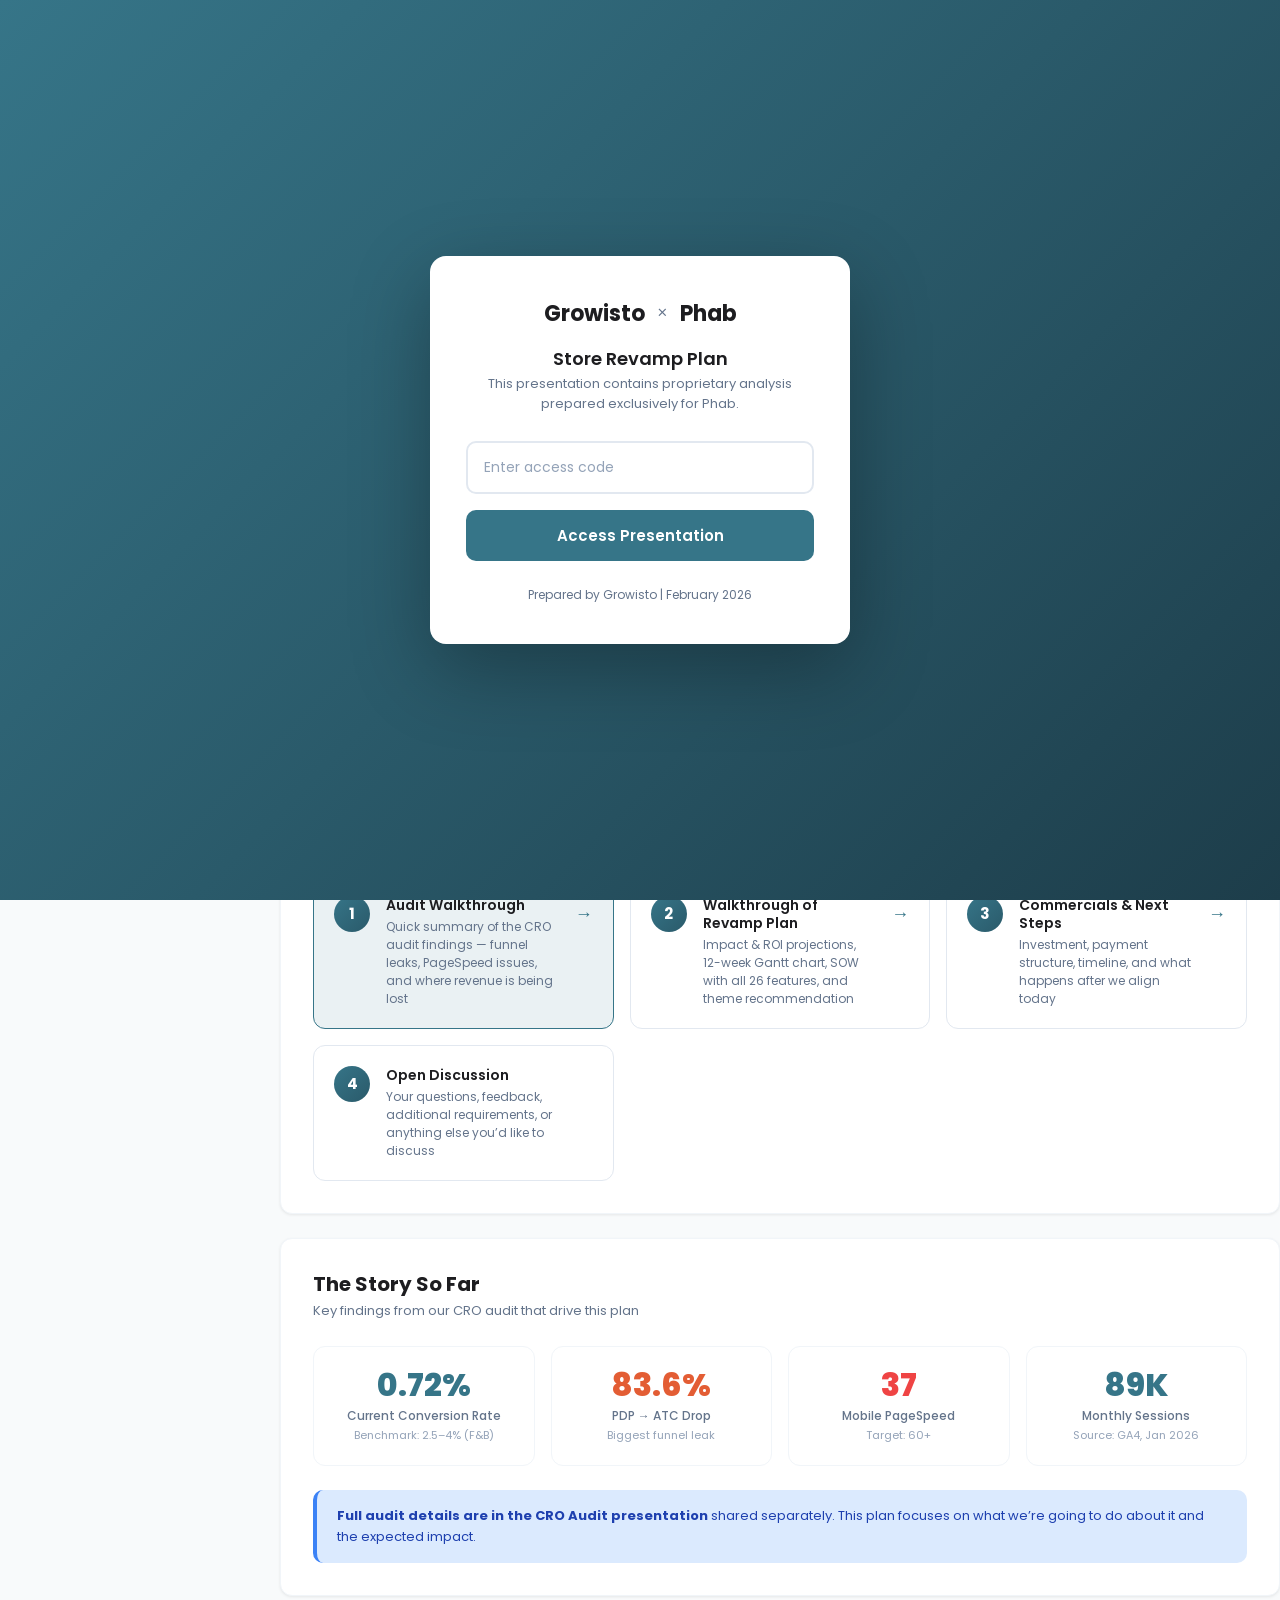
==== index.html @ bc69fc77 "Add CRO Audit tab, rebuild Impact & ROI, enhance Commercials - Add CRO Audit tab with embedded Googl" ====
<!DOCTYPE html>
<html lang="en">
<head>
  <meta charset="UTF-8">
  <meta name="viewport" content="width=device-width, initial-scale=1.0">
  <title>Phab — Store Revamp Plan | Growisto</title>
  <link href="https://fonts.googleapis.com/css2?family=Poppins:wght@300;400;500;600;700;800&display=swap" rel="stylesheet">
  <link rel="stylesheet" href="styles.css">
</head>
<body>

  <!-- ============================================================
       PASSWORD OVERLAY
       ============================================================ -->
  <div class="password-overlay" id="passwordOverlay">
    <div class="password-card">
      <div class="password-logos">
        <span class="password-brand">Growisto</span>
        <span class="password-divider">&times;</span>
        <span class="password-brand">Phab</span>
      </div>
      <h2 class="password-subtitle">Store Revamp Plan</h2>
      <p class="password-desc">This presentation contains proprietary analysis prepared exclusively for Phab.</p>
      <form id="passwordForm">
        <div class="password-input-group">
          <input type="password" id="passwordInput" class="password-input" placeholder="Enter access code" autocomplete="off">
        </div>
        <button type="submit" class="password-submit">Access Presentation</button>
        <p class="password-error" id="errorMsg">Incorrect access code. Please try again.</p>
      </form>
      <p class="text-muted text-small mt-24">Prepared by Growisto | February 2026</p>
    </div>
  </div>

  <!-- ============================================================
       MOBILE HEADER
       ============================================================ -->
  <div class="mobile-header" id="mobileHeader">
    <div class="hamburger" id="hamburger" onclick="toggleSidebar()">
      <span></span><span></span><span></span>
    </div>
    <span class="mobile-title">Phab &mdash; Revamp Plan</span>
  </div>
  <div class="sidebar-overlay" id="sidebarOverlay" onclick="toggleSidebar()"></div>

  <!-- ============================================================
       SIDEBAR NAVIGATION
       ============================================================ -->
  <nav class="sidebar" id="sidebar">
    <div class="sidebar-header">
      <div class="sidebar-brand">
        <span class="sidebar-growisto">Growisto</span>
        <span class="sidebar-divider">&times;</span>
        <span class="sidebar-client-name">Phab</span>
      </div>
      <div class="sidebar-project">Store Revamp Plan &amp; Proposal</div>
    </div>
    <div class="sidebar-nav">

      <!-- 1. Agenda -->
      <div class="nav-item active" data-tab="agenda">
        <div class="nav-item-header" onclick="switchTab('agenda')">
          <span class="nav-icon">&#128203;</span>
          <span class="nav-label">Agenda</span>
        </div>
      </div>

      <!-- 2. CRO Audit -->
      <div class="nav-item" data-tab="audit">
        <div class="nav-item-header" onclick="switchTab('audit')">
          <span class="nav-icon">&#128270;</span>
          <span class="nav-label">CRO Audit</span>
        </div>
      </div>

      <!-- 3. Impact & ROI -->
      <div class="nav-item" data-tab="impact">
        <div class="nav-item-header" onclick="switchTab('impact')">
          <span class="nav-icon">&#128200;</span>
          <span class="nav-label">Impact &amp; ROI</span>
        </div>
      </div>

      <!-- 3. Plan of Action (expandable) -->
      <div class="nav-item" data-tab="plan">
        <div class="nav-item-header" onclick="switchTab('plan')">
          <span class="nav-icon">&#128197;</span>
          <span class="nav-label">Plan of Action</span>
          <span class="nav-chevron" onclick="event.stopPropagation();toggleNavSubmenu(this.closest('.nav-item'))">&#9654;</span>
        </div>
        <div class="nav-submenu">
          <div class="nav-sub-item" onclick="scrollToSection('plan','gantt-section')">
            <span class="nav-sub-icon">&#128202;</span>
            <span>12-Week Gantt Chart</span>
          </div>
          <div class="nav-sub-item" onclick="scrollToSection('plan','milestones')">
            <span class="nav-sub-icon">&#127937;</span>
            <span>Key Milestones</span>
          </div>
        </div>
      </div>

      <!-- 4. SOW / Features (expandable) -->
      <div class="nav-item" data-tab="sow">
        <div class="nav-item-header" onclick="switchTab('sow')">
          <span class="nav-icon">&#9889;</span>
          <span class="nav-label">SOW &amp; Features</span>
          <span class="nav-chevron" onclick="event.stopPropagation();toggleNavSubmenu(this.closest('.nav-item'))">&#9654;</span>
        </div>
        <div class="nav-submenu">
          <div class="nav-sub-item" onclick="scrollToSection('sow','theme-handles')">
            <span class="nav-sub-icon">&#9989;</span>
            <span>Theme Handles (17)</span>
          </div>
          <div class="nav-sub-item" onclick="scrollToSection('sow','custom-dev')">
            <span class="nav-sub-icon">&#9881;</span>
            <span>Custom Dev (9)</span>
          </div>
        </div>
      </div>

      <!-- 5. Theme Evaluation -->
      <div class="nav-item" data-tab="themes">
        <div class="nav-item-header" onclick="switchTab('themes')">
          <span class="nav-icon">&#127912;</span>
          <span class="nav-label">Theme Evaluation</span>
        </div>
      </div>

      <!-- 6. Wireframes -->
      <div class="nav-item" data-tab="mockups">
        <div class="nav-item-header" onclick="switchTab('mockups')">
          <span class="nav-icon">&#128421;</span>
          <span class="nav-label">Wireframes</span>
        </div>
      </div>

      <!-- 7. Commercials & Next Steps -->
      <div class="nav-item" data-tab="commercials">
        <div class="nav-item-header" onclick="switchTab('commercials')">
          <span class="nav-icon">&#128176;</span>
          <span class="nav-label">Commercials &amp; Next Steps</span>
        </div>
      </div>

    </div>
    <div class="sidebar-footer">
      <p>Prepared by <strong>Growisto</strong></p>
      <p class="text-small text-muted">February 2026</p>
    </div>
  </nav>

  <!-- ============================================================
       MAIN CONTENT
       ============================================================ -->
  <main class="main-content" id="mainContent">

    <!-- ============================================================
         TAB 1: AGENDA
         ============================================================ -->
    <section class="tab-content active" id="tab-agenda">

      <!-- Hero -->
      <div class="agenda-hero">
        <div class="agenda-hero-content">
          <p class="agenda-hero-eyebrow">Growisto &times; Phab</p>
          <h1>Website Conversion Growth Strategy</h1>
          <p class="agenda-hero-sub">A data-driven plan to unlock higher conversions and grow revenue from your existing 89K monthly sessions.</p>
        </div>
      </div>

      <!-- Journey Track -->
      <div class="section-card">
        <h2 class="section-title">Our Engagement Journey</h2>
        <p class="section-subtitle">Where we are and what&rsquo;s coming next</p>
        <div class="journey-track">
          <div class="journey-step completed">
            <div class="journey-node"><span class="journey-check">&#10003;</span></div>
            <div class="journey-label">Discovery</div>
            <div class="journey-detail">Initial call &amp; requirements gathering</div>
          </div>
          <div class="journey-connector done"></div>
          <div class="journey-step completed">
            <div class="journey-node"><span class="journey-check">&#10003;</span></div>
            <div class="journey-label">CRO Audit</div>
            <div class="journey-detail">GA4 funnel analysis, UX review, PageSpeed audit</div>
          </div>
          <div class="journey-connector done"></div>
          <div class="journey-step completed">
            <div class="journey-node"><span class="journey-check">&#10003;</span></div>
            <div class="journey-label">Theme &amp; Feature Planning</div>
            <div class="journey-detail">Theme evaluation, feature recommendations</div>
          </div>
          <div class="journey-connector active"></div>
          <div class="journey-step current">
            <div class="journey-node"><span class="journey-num">4</span></div>
            <div class="journey-label">Plan Walkthrough</div>
            <div class="journey-detail">Review plan, align on scope &amp; priorities</div>
            <span class="journey-badge">You are here</span>
          </div>
          <div class="journey-connector upcoming"></div>
          <div class="journey-step upcoming-step">
            <div class="journey-node"><span class="journey-num">5</span></div>
            <div class="journey-label">UI Mockup &amp; Finalization</div>
            <div class="journey-detail">Visual mockups in chosen theme</div>
          </div>
          <div class="journey-connector upcoming"></div>
          <div class="journey-step upcoming-step">
            <div class="journey-node"><span class="journey-num">6</span></div>
            <div class="journey-label">Agreement &amp; Implementation</div>
            <div class="journey-detail">Scope lock, development, launch</div>
          </div>
        </div>
        <div class="callout success mt-16">
          <strong>Steps 1&ndash;3 complete.</strong> The CRO audit, theme evaluation, and feature planning are done. Today&rsquo;s call is Step 4 &mdash; we walk through the revamp plan together and align on scope.
        </div>
      </div>

      <!-- Call Flow -->
      <div class="section-card">
        <h2 class="section-title">Today&rsquo;s Call Agenda</h2>
        <p class="section-subtitle">What we&rsquo;ll cover on this call</p>
        <div class="toc-grid">
          <div class="toc-card highlight" onclick="switchTab('impact')">
            <div class="toc-number">1</div>
            <div class="toc-body">
              <h3>Audit Walkthrough</h3>
              <p>Quick summary of the CRO audit findings &mdash; funnel leaks, PageSpeed issues, and where revenue is being lost</p>
            </div>
            <span class="toc-arrow">&#8594;</span>
          </div>
          <div class="toc-card" onclick="switchTab('plan')">
            <div class="toc-number">2</div>
            <div class="toc-body">
              <h3>Walkthrough of Revamp Plan</h3>
              <p>Impact &amp; ROI projections, 12-week Gantt chart, SOW with all 26 features, and theme recommendation</p>
            </div>
            <span class="toc-arrow">&#8594;</span>
          </div>
          <div class="toc-card" onclick="switchTab('commercials')">
            <div class="toc-number">3</div>
            <div class="toc-body">
              <h3>Commercials &amp; Next Steps</h3>
              <p>Investment, payment structure, timeline, and what happens after we align today</p>
            </div>
            <span class="toc-arrow">&#8594;</span>
          </div>
          <div class="toc-card">
            <div class="toc-number">4</div>
            <div class="toc-body">
              <h3>Open Discussion</h3>
              <p>Your questions, feedback, additional requirements, or anything else you&rsquo;d like to discuss</p>
            </div>
            <span class="toc-arrow">&nbsp;</span>
          </div>
        </div>
      </div>

      <!-- Story So Far -->
      <div class="section-card">
        <h2 class="section-title">The Story So Far</h2>
        <p class="section-subtitle">Key findings from our CRO audit that drive this plan</p>
        <div class="metric-grid">
          <div class="metric-card">
            <div class="metric-value">0.72%</div>
            <div class="metric-label">Current Conversion Rate</div>
            <div class="metric-sub">Benchmark: 2.5&ndash;4% (F&amp;B)</div>
          </div>
          <div class="metric-card">
            <div class="metric-value tertiary">83.6%</div>
            <div class="metric-label">PDP &rarr; ATC Drop</div>
            <div class="metric-sub">Biggest funnel leak</div>
          </div>
          <div class="metric-card">
            <div class="metric-value danger">37</div>
            <div class="metric-label">Mobile PageSpeed</div>
            <div class="metric-sub">Target: 60+</div>
          </div>
          <div class="metric-card">
            <div class="metric-value">89K</div>
            <div class="metric-label">Monthly Sessions</div>
            <div class="metric-sub">Source: GA4, Jan 2026</div>
          </div>
        </div>
        <div class="callout info">
          <strong>Full audit details are in the CRO Audit presentation</strong> shared separately. This plan focuses on what we&rsquo;re going to do about it and the expected impact.
        </div>
      </div>

    </section>

    <!-- ============================================================
         TAB 2: CRO AUDIT (Google Slides Embed)
         ============================================================ -->
    <section class="tab-content" id="tab-audit">

      <div class="tab-header">
        <h1>CRO Audit</h1>
        <p>56-slide deep-dive into Phab&rsquo;s current store performance, funnel analysis, and opportunities</p>
      </div>

      <div class="tab-body">
        <div class="audit-iframe-wrap">
          <iframe src="https://docs.google.com/presentation/d/1_UfCKZuGWVfKD6nf-aOX4hJbUSDN7ghrriA1cfhANqk/embed?start=false&loop=false&delayms=60000" frameborder="0" allowfullscreen="true" mozallowfullscreen="true" webkitallowfullscreen="true"></iframe>
        </div>
        <p class="source-label mt-12" style="text-align: center;">Use arrow keys or on-screen controls to navigate slides &bull; Click fullscreen icon for best viewing experience</p>
      </div>

    </section>

    <!-- ============================================================
         TAB 3: IMPACT & ROI
         ============================================================ -->
    <section class="tab-content" id="tab-impact">

      <div class="tab-header">
        <h1>Impact &amp; ROI</h1>
        <p>What a 10% conversion improvement means for Phab&rsquo;s revenue</p>
      </div>

      <div class="tab-body">

        <!-- Conversion Projections Table -->
        <div class="section-card">
          <h2 class="section-title">Conversion Projections</h2>
          <p class="section-subtitle">10% improvement from current baseline, sustained over 12 months</p>

          <div class="data-table-wrap">
            <table class="data-table">
              <thead>
                <tr>
                  <th>KPI</th>
                  <th>Baseline (Jan &rsquo;26)</th>
                  <th>Month 3</th>
                  <th>Month 6</th>
                  <th>Month 12</th>
                </tr>
              </thead>
              <tbody>
                <tr>
                  <td><strong>Conversion Rate</strong></td>
                  <td>0.72%</td>
                  <td style="color: var(--color-success); font-weight: 600;">0.79%</td>
                  <td style="color: var(--color-success); font-weight: 600;">0.79%</td>
                  <td style="color: var(--color-success); font-weight: 600;">0.79%</td>
                </tr>
                <tr>
                  <td>CR Lift</td>
                  <td>&mdash;</td>
                  <td>+10%</td>
                  <td>+10%</td>
                  <td>+10%</td>
                </tr>
                <tr>
                  <td>Monthly Purchases</td>
                  <td>649</td>
                  <td>714</td>
                  <td>714</td>
                  <td>714</td>
                </tr>
                <tr>
                  <td><strong>Monthly Revenue</strong></td>
                  <td>&#8377;9.09L</td>
                  <td>&#8377;10.0L</td>
                  <td>&#8377;10.0L</td>
                  <td>&#8377;10.0L</td>
                </tr>
                <tr style="background: rgba(54,117,136,0.05);">
                  <td><strong>Monthly Revenue Gain</strong></td>
                  <td>&mdash;</td>
                  <td style="color: var(--color-success); font-weight: 600;">+&#8377;0.91L</td>
                  <td style="color: var(--color-success); font-weight: 600;">+&#8377;0.91L</td>
                  <td style="color: var(--color-success); font-weight: 600;">+&#8377;0.91L</td>
                </tr>
                <tr style="background: rgba(54,117,136,0.08);">
                  <td><strong>Cumulative Revenue Gain</strong></td>
                  <td>&mdash;</td>
                  <td style="color: var(--color-success); font-weight: 700;">+&#8377;2.73L</td>
                  <td style="color: var(--color-success); font-weight: 700;">+&#8377;5.46L</td>
                  <td style="color: var(--color-success); font-weight: 700;">+&#8377;10.9L</td>
                </tr>
              </tbody>
            </table>
          </div>

          <p class="source-label mt-8">Source: GA4 Jan 2026 baseline. Sessions = 89K, AOV = &#8377;1,400. Revenue is a derived metric dependent on traffic &amp; AOV.</p>
        </div>

        <!-- Payback Callout -->
        <div class="callout success" style="text-align: center; padding: 32px;">
          <div style="font-size: 22px; font-weight: 800; margin-bottom: 8px;">A 10% improvement pays for the entire project in ~4.5 months</div>
          <div style="font-size: 14px; color: var(--color-text-muted);">
            Payback: ~135 days &bull; 12-Month Return: <strong style="color: var(--color-primary);">&#8377;10.9L on a &#8377;4L investment (2.7x)</strong>
          </div>
        </div>

        <!-- Why 10% is Conservative -->
        <div class="section-card">
          <h2 class="section-title">Why 10% is Conservative</h2>
          <p class="section-subtitle">Based on specific findings from our CRO audit</p>
          <div class="callout info">
            <ul style="margin: 0; padding-left: 20px; line-height: 2;">
              <li><strong>77.2% of sessions never reach a product page</strong> &mdash; Homepage has non-clickable banners, weak merchandising. Fixing navigation and category tiles alone can significantly lift PDP views.</li>
              <li><strong>83.6% PDP&rarr;ATC drop-off</strong> &mdash; No reviews, no trust badges, no sticky ATC, poor CTA visibility. Industry benchmarks show 5&ndash;8% ATC rates vs Phab&rsquo;s ~3.2%.</li>
              <li><strong>PageSpeed 37/100 mobile</strong> &mdash; Every 1s delay = ~7% conversion loss. Moving to Shapes theme with optimization targets 40+ mobile.</li>
              <li><strong>8 of 13 GA4 events missing</strong> &mdash; Can&rsquo;t optimize what you can&rsquo;t measure. Full tracking setup alone improves targeting ROI.</li>
              <li><strong>Email &amp; push near 0%</strong> &mdash; 1% email, 0.5% push. Setting up Klaviyo with 3 core flows (welcome, abandoned cart, post-purchase) adds a new revenue channel.</li>
            </ul>
          </div>
        </div>

        <!-- 12-Week Implementation Timeline -->
        <div class="section-card">
          <h2 class="section-title">12-Week Implementation &amp; Impact Timeline</h2>
          <p class="section-subtitle">What goes live and when</p>
          <div class="data-table-wrap">
            <table class="data-table">
              <thead>
                <tr>
                  <th>Timeline</th>
                  <th>What Goes Live</th>
                  <th>Key Features</th>
                  <th>Expected Impact</th>
                </tr>
              </thead>
              <tbody>
                <tr>
                  <td><strong>Weeks 1&ndash;3</strong></td>
                  <td>Quick Wins</td>
                  <td>GA4/GTM events setup, PageSpeed optimization, trust badges, basic UI fixes</td>
                  <td>Tracking foundation + immediate speed gains</td>
                </tr>
                <tr>
                  <td><strong>Weeks 4&ndash;8</strong></td>
                  <td>Core Theme &amp; Features</td>
                  <td>Shapes theme migration, homepage redesign, 3 PDP templates, cart optimization, Klaviyo setup</td>
                  <td>Primary conversion lift from new UX + email flows</td>
                </tr>
                <tr>
                  <td><strong>Weeks 9&ndash;12</strong></td>
                  <td>Polish &amp; Go-Live</td>
                  <td>Mobile fine-tuning, collection page filters, cross-sells, QA testing, go-live</td>
                  <td>Full 10%+ lift realized post go-live</td>
                </tr>
              </tbody>
            </table>
          </div>
        </div>

        <!-- Reinvestment Multiplier -->
        <div class="section-card">
          <h2 class="section-title">The Reinvestment Multiplier</h2>
          <p class="section-subtitle">How conversion gains compound into traffic growth</p>
          <div class="grid-3" style="margin-top: 16px;">
            <div class="metric-card" style="text-align: center;">
              <div class="metric-value" style="font-size: 20px;">+&#8377;0.91L/mo</div>
              <div class="metric-label">Additional Revenue</div>
              <div class="metric-sub">From 10% conversion lift on existing 89K sessions</div>
            </div>
            <div class="metric-card" style="text-align: center; background: rgba(54,117,136,0.05);">
              <div class="metric-value" style="font-size: 20px;">&#8377;0.3&ndash;0.5L</div>
              <div class="metric-label">Reinvest in Ads</div>
              <div class="metric-sub">Redirect a portion of gains into paid acquisition</div>
            </div>
            <div class="metric-card" style="text-align: center; background: rgba(227,93,52,0.05);">
              <div class="metric-value" style="font-size: 20px;">3&ndash;5x ROAS</div>
              <div class="metric-label">Traffic Growth</div>
              <div class="metric-sub">Higher CVR = lower CAC = more profitable ad spend</div>
            </div>
          </div>
          <div class="callout info" style="margin-top: 16px;">
            <strong>The flywheel effect:</strong> A higher-converting store means every rupee spent on ads works harder. At 0.79% CVR (vs current 0.72%), your cost per acquisition drops, enabling you to scale paid channels profitably and compound the revenue gains beyond the organic 10% lift.
          </div>
        </div>

        <!-- Key Funnel Fixes -->
        <div class="section-card">
          <h2 class="section-title">Where the Gains Come From</h2>
          <p class="section-subtitle">Every funnel leak mapped to a specific fix</p>
          <div class="data-table-wrap">
            <table class="data-table">
              <thead>
                <tr>
                  <th>Funnel Leak</th>
                  <th>Severity</th>
                  <th>Problem</th>
                  <th>Our Fix</th>
                </tr>
              </thead>
              <tbody>
                <tr>
                  <td><strong>77% never reach PDP</strong></td>
                  <td><span class="badge critical">Critical</span></td>
                  <td>Weak homepage merchandising, non-clickable banners</td>
                  <td>Hero CTAs, category tiles, best-sellers, mega menu</td>
                </tr>
                <tr>
                  <td><strong>84% PDP &rarr; ATC drop</strong></td>
                  <td><span class="badge critical">Critical</span></td>
                  <td>No sticky ATC, no reviews, no trust signals, poor CTA</td>
                  <td>Sticky ATC, reviews, protein badges, scarcity triggers</td>
                </tr>
                <tr>
                  <td><strong>47% cart abandonment</strong></td>
                  <td><span class="badge moderate">Moderate</span></td>
                  <td>No recommendations, no trust badges, color mismatch</td>
                  <td>Cart cross-sells, trust badges, consistent cart design</td>
                </tr>
                <tr>
                  <td><strong>56% payment drop</strong></td>
                  <td><span class="badge high">High</span></td>
                  <td>Payment friction, hidden costs, limited options</td>
                  <td>Checkout trust seals, BNPL, expanded payment methods</td>
                </tr>
                <tr>
                  <td><strong>PageSpeed: 37/100</strong></td>
                  <td><span class="badge critical">Critical</span></td>
                  <td>Red on FCP, LCP, TBT, SI, TTFB</td>
                  <td>Image optimization, JS/CSS minification, new theme</td>
                </tr>
                <tr>
                  <td><strong>8/13 GA4 events missing</strong></td>
                  <td><span class="badge high">High</span></td>
                  <td>Can&rsquo;t measure what you can&rsquo;t see</td>
                  <td>Full GA4/GTM implementation for all ecommerce events</td>
                </tr>
              </tbody>
            </table>
          </div>
        </div>

      </div>
    </section>

    <!-- ============================================================
         TAB 3: PLAN OF ACTION
         ============================================================ -->
    <section class="tab-content" id="tab-plan">

      <div class="tab-header">
        <h1>Plan of Action</h1>
        <p>12-week implementation roadmap from kickoff to go-live</p>
      </div>

      <div class="tab-body">

        <!-- Gantt Chart -->
        <div class="section-card" id="gantt-section">
          <h2 class="section-title">12-Week Implementation Roadmap</h2>
          <p class="section-subtitle">Phased delivery ensures quick wins ship early while bigger changes develop in parallel</p>

          <div class="gantt-wrapper">
            <table class="gantt-table">
              <thead>
                <tr>
                  <th>Phase</th>
                  <th>W1</th>
                  <th>W2</th>
                  <th>W3</th>
                  <th>W4</th>
                  <th>W5</th>
                  <th>W6</th>
                  <th>W7</th>
                  <th>W8</th>
                  <th>W9</th>
                  <th>W10</th>
                  <th>W11</th>
                  <th>W12</th>
                </tr>
              </thead>
              <tbody>
                <tr>
                  <td>Theme Setup &amp; Migration</td>
                  <td><span class="gantt-bar setup"></span></td>
                  <td><span class="gantt-bar setup"></span></td>
                  <td></td><td></td><td></td><td></td><td></td><td></td><td></td><td></td><td></td><td></td>
                </tr>
                <tr>
                  <td>GA4/GTM Analytics Setup</td>
                  <td></td>
                  <td><span class="gantt-bar analytics"></span></td>
                  <td><span class="gantt-bar analytics"></span></td>
                  <td><span class="gantt-bar analytics"></span></td>
                  <td></td><td></td><td></td><td></td><td></td><td></td><td></td><td></td>
                </tr>
                <tr>
                  <td>Homepage &amp; Navigation</td>
                  <td></td><td></td>
                  <td><span class="gantt-bar homepage"></span></td>
                  <td><span class="gantt-bar homepage"></span></td>
                  <td><span class="gantt-bar homepage"></span></td>
                  <td><span class="gantt-bar homepage"></span></td>
                  <td></td><td></td><td></td><td></td><td></td><td></td>
                </tr>
                <tr>
                  <td>PDP Enhancements</td>
                  <td></td><td></td><td></td>
                  <td><span class="gantt-bar pdp"></span></td>
                  <td><span class="gantt-bar pdp"></span></td>
                  <td><span class="gantt-bar pdp"></span></td>
                  <td><span class="gantt-bar pdp"></span></td>
                  <td></td><td></td><td></td><td></td><td></td>
                </tr>
                <tr>
                  <td>Collection Page</td>
                  <td></td><td></td><td></td><td></td>
                  <td><span class="gantt-bar collection"></span></td>
                  <td><span class="gantt-bar collection"></span></td>
                  <td><span class="gantt-bar collection"></span></td>
                  <td><span class="gantt-bar collection"></span></td>
                  <td></td><td></td><td></td><td></td>
                </tr>
                <tr>
                  <td>Cart &amp; Checkout</td>
                  <td></td><td></td><td></td><td></td><td></td>
                  <td><span class="gantt-bar cart"></span></td>
                  <td><span class="gantt-bar cart"></span></td>
                  <td><span class="gantt-bar cart"></span></td>
                  <td><span class="gantt-bar cart"></span></td>
                  <td></td><td></td><td></td>
                </tr>
                <tr>
                  <td>Performance Optimization</td>
                  <td></td><td></td><td></td><td></td><td></td><td></td>
                  <td><span class="gantt-bar performance"></span></td>
                  <td><span class="gantt-bar performance"></span></td>
                  <td><span class="gantt-bar performance"></span></td>
                  <td><span class="gantt-bar performance"></span></td>
                  <td></td><td></td>
                </tr>
                <tr>
                  <td>Content &amp; Static Pages</td>
                  <td></td><td></td><td></td><td></td><td></td><td></td><td></td>
                  <td><span class="gantt-bar content"></span></td>
                  <td><span class="gantt-bar content"></span></td>
                  <td><span class="gantt-bar content"></span></td>
                  <td></td><td></td>
                </tr>
                <tr>
                  <td>App Integration</td>
                  <td></td><td></td><td></td><td></td><td></td><td></td><td></td><td></td>
                  <td><span class="gantt-bar apps"></span></td>
                  <td><span class="gantt-bar apps"></span></td>
                  <td><span class="gantt-bar apps"></span></td>
                  <td></td>
                </tr>
                <tr>
                  <td>Testing, QA &amp; Go-Live</td>
                  <td></td><td></td><td></td><td></td><td></td><td></td><td></td><td></td><td></td>
                  <td><span class="gantt-bar qa"></span></td>
                  <td><span class="gantt-bar qa"></span></td>
                  <td><span class="gantt-bar qa"></span></td>
                </tr>
              </tbody>
            </table>
          </div>

          <div class="gantt-legend">
            <div class="gantt-legend-item"><span class="gantt-legend-dot" style="background: linear-gradient(135deg, #8b5cf6, #7c3aed);"></span> Theme Setup</div>
            <div class="gantt-legend-item"><span class="gantt-legend-dot" style="background: linear-gradient(135deg, #6366f1, #4f46e5);"></span> Analytics</div>
            <div class="gantt-legend-item"><span class="gantt-legend-dot" style="background: linear-gradient(135deg, #367588, #2a5a6a);"></span> Homepage</div>
            <div class="gantt-legend-item"><span class="gantt-legend-dot" style="background: linear-gradient(135deg, #0891b2, #0e7490);"></span> PDP</div>
            <div class="gantt-legend-item"><span class="gantt-legend-dot" style="background: linear-gradient(135deg, #059669, #047857);"></span> Collection</div>
            <div class="gantt-legend-item"><span class="gantt-legend-dot" style="background: linear-gradient(135deg, #d97706, #b45309);"></span> Cart/Checkout</div>
            <div class="gantt-legend-item"><span class="gantt-legend-dot" style="background: linear-gradient(135deg, #dc2626, #b91c1c);"></span> Performance</div>
            <div class="gantt-legend-item"><span class="gantt-legend-dot" style="background: linear-gradient(135deg, #e35d34, #c94d28);"></span> Content</div>
            <div class="gantt-legend-item"><span class="gantt-legend-dot" style="background: linear-gradient(135deg, #db2777, #be185d);"></span> Apps</div>
            <div class="gantt-legend-item"><span class="gantt-legend-dot" style="background: linear-gradient(135deg, #1d1d20, #374151);"></span> QA &amp; Launch</div>
          </div>
        </div>

        <!-- Milestones -->
        <div class="section-card" id="milestones">
          <h2 class="section-title">Key Milestones</h2>
          <p class="section-subtitle">Major checkpoints during the 12-week engagement</p>

          <div class="data-table-wrap">
            <table class="data-table">
              <thead>
                <tr>
                  <th>Week</th>
                  <th>Milestone</th>
                  <th>What Happens</th>
                </tr>
              </thead>
              <tbody>
                <tr>
                  <td><strong>Week 2</strong></td>
                  <td>Theme Installed &amp; Brand Applied</td>
                  <td>Shapes theme installed, brand colors/typography applied, content migrated</td>
                </tr>
                <tr>
                  <td><strong>Week 4</strong></td>
                  <td>GA4/GTM Live + Analytics Dashboard</td>
                  <td>All 13 ecommerce events tracking, UTM audit complete, attribution fixed</td>
                </tr>
                <tr>
                  <td><strong>Week 6</strong></td>
                  <td>Homepage &amp; PDP Review</td>
                  <td>New homepage live in staging, PDP enhancements (sticky ATC, reviews, badges) ready</td>
                </tr>
                <tr>
                  <td><strong>Week 9</strong></td>
                  <td>Full Store Preview</td>
                  <td>All pages (collection, cart, checkout, content) complete in staging environment</td>
                </tr>
                <tr>
                  <td><strong>Week 10</strong></td>
                  <td>Performance Audit</td>
                  <td>PageSpeed target: 50+ mobile. Image optimization, JS/CSS minification complete</td>
                </tr>
                <tr>
                  <td><strong>Week 12</strong></td>
                  <td>Go-Live</td>
                  <td>Theme published, final QA, handover documentation, post-launch support begins</td>
                </tr>
              </tbody>
            </table>
          </div>

          <div class="callout warning mt-16">
            <strong>Timeline depends on:</strong> Timely client feedback (within 3 business days), brand assets/content provided by Week 1, and Shopify admin access from Day 1. Delays in these inputs may shift milestones.
          </div>
        </div>

      </div>
    </section>

    <!-- ============================================================
         TAB 4: SOW & FEATURES
         ============================================================ -->
    <section class="tab-content" id="tab-sow">

      <div class="tab-header">
        <h1>SOW &amp; Features</h1>
        <p>Every audit finding mapped: theme handles 65%, custom dev targets the remaining 35%</p>
      </div>

      <div class="tab-body">

        <!-- Summary -->
        <div class="section-card">
          <div class="metric-grid">
            <div class="metric-card">
              <div class="metric-value success">17</div>
              <div class="metric-label">Theme Handles</div>
              <div class="metric-sub">Config only &mdash; no extra dev cost</div>
            </div>
            <div class="metric-card">
              <div class="metric-value tertiary">9</div>
              <div class="metric-label">Custom Development</div>
              <div class="metric-sub">Analytics, CRO, performance, content</div>
            </div>
            <div class="metric-card">
              <div class="metric-value">26</div>
              <div class="metric-label">Total SOW Items</div>
              <div class="metric-sub">Every audit finding addressed</div>
            </div>
          </div>
          <div class="callout info">
            <strong>Cost efficiency:</strong> By migrating to the Shapes theme first, 17 of 26 audit items are resolved through configuration alone &mdash; no custom development cost. Custom dev budget focuses exclusively on items the theme cannot address.
          </div>
        </div>

        <!-- Project Scope Summary -->
        <div class="section-card">
          <h2 class="section-title">Project Scope Summary</h2>
          <p class="section-subtitle">What&rsquo;s included in this engagement (Model 2)</p>
          <div class="data-table-wrap">
            <table class="data-table">
              <thead>
                <tr>
                  <th>Area</th>
                  <th>Scope</th>
                </tr>
              </thead>
              <tbody>
                <tr>
                  <td><strong>Discovery &amp; Planning</strong></td>
                  <td>Comprehensive BRD and UI/UX design</td>
                </tr>
                <tr>
                  <td><strong>Customization</strong></td>
                  <td>Custom UI/UX on Shapes theme (Candy preset)</td>
                </tr>
                <tr>
                  <td><strong>Product Pages</strong></td>
                  <td>3 unique PDP designs for different product categories (Bars, Milkshakes, Wafers)</td>
                </tr>
                <tr>
                  <td><strong>Responsive Design</strong></td>
                  <td>Fully responsive &mdash; optimized for mobile, tablet, and desktop</td>
                </tr>
                <tr>
                  <td><strong>Page Speed Targets</strong></td>
                  <td>Desktop: above 60 &bull; Mobile: above 40</td>
                </tr>
                <tr>
                  <td><strong>Analytics &amp; Tracking</strong></td>
                  <td>Up to 10 custom events (GA4/GTM implementation)</td>
                </tr>
                <tr>
                  <td><strong>Integrations</strong></td>
                  <td>GA4, Google Search Console, Payment Gateway, Shipping, Marketing tools (Klaviyo etc.)</td>
                </tr>
                <tr>
                  <td><strong>Post-Launch Support</strong></td>
                  <td>15 working days</td>
                </tr>
                <tr>
                  <td><strong>Timeline</strong></td>
                  <td>12 weeks from project initiation</td>
                </tr>
              </tbody>
            </table>
          </div>
        </div>

        <!-- Theme Handles -->
        <div class="sow-section" id="theme-handles">
          <div class="sow-section-header">
            <div class="sow-section-icon theme">&#9989;</div>
            <div>
              <div class="sow-section-title">Theme Handles</div>
              <div class="sow-section-count">17 items &mdash; configuration only, no extra development cost</div>
            </div>
          </div>

          <div class="sow-item">
            <div class="sow-item-num">1</div>
            <div class="sow-item-body">
              <div class="sow-item-title">Sticky Add to Cart on PDP</div>
              <div class="sow-item-desc">CTA stays visible while users scroll through long product pages, reducing friction on mobile</div>
              <div class="sow-item-badges"><span class="badge inbuilt">Theme Inbuilt</span> <span class="badge cro">CRO</span></div>
            </div>
          </div>

          <div class="sow-item">
            <div class="sow-item-num">2</div>
            <div class="sow-item-body">
              <div class="sow-item-title">Accordion / Tabs on PDP</div>
              <div class="sow-item-desc">Organized product descriptions, ingredients, and FAQs in collapsible sections for better readability</div>
              <div class="sow-item-badges"><span class="badge inbuilt">Theme Inbuilt</span> <span class="badge cro">CRO</span></div>
            </div>
          </div>

          <div class="sow-item">
            <div class="sow-item-num">3</div>
            <div class="sow-item-body">
              <div class="sow-item-title">Clickable Hero Banners with CTAs</div>
              <div class="sow-item-desc">Hero banners link to top collections with clear &ldquo;Shop Now&rdquo; CTAs instead of being dead elements</div>
              <div class="sow-item-badges"><span class="badge inbuilt">Theme Inbuilt</span> <span class="badge cro">CRO</span></div>
            </div>
          </div>

          <div class="sow-item">
            <div class="sow-item-num">4</div>
            <div class="sow-item-body">
              <div class="sow-item-title">Category Tiles on Homepage</div>
              <div class="sow-item-desc">Visual category tiles for Cheat Bars, Protein Bars, Milkshakes, Wafers, Energy Bars, Granola</div>
              <div class="sow-item-badges"><span class="badge inbuilt">Theme Inbuilt</span> <span class="badge cro">CRO</span></div>
            </div>
          </div>

          <div class="sow-item">
            <div class="sow-item-num">5</div>
            <div class="sow-item-body">
              <div class="sow-item-title">&ldquo;View All&rdquo; Buttons on Product Sections</div>
              <div class="sow-item-desc">Enables deeper product discovery beyond the homepage featured products</div>
              <div class="sow-item-badges"><span class="badge inbuilt">Theme Inbuilt</span> <span class="badge cro">CRO</span></div>
            </div>
          </div>

          <div class="sow-item">
            <div class="sow-item-num">6</div>
            <div class="sow-item-body">
              <div class="sow-item-title">Sticky Filter &amp; Sort Bar on PLP</div>
              <div class="sow-item-desc">Filters remain visible while scrolling collection pages, eliminating the need to scroll back up</div>
              <div class="sow-item-badges"><span class="badge inbuilt">Theme Inbuilt</span> <span class="badge cro">CRO</span></div>
            </div>
          </div>

          <div class="sow-item">
            <div class="sow-item-num">7</div>
            <div class="sow-item-body">
              <div class="sow-item-title">Scarcity Triggers (Stock Counter)</div>
              <div class="sow-item-desc">&ldquo;Only X left in stock!&rdquo; urgency messaging near the ATC button on product pages</div>
              <div class="sow-item-badges"><span class="badge inbuilt">Theme Inbuilt</span> <span class="badge cro">CRO</span></div>
            </div>
          </div>

          <div class="sow-item">
            <div class="sow-item-num">8</div>
            <div class="sow-item-body">
              <div class="sow-item-title">Recently Viewed Items</div>
              <div class="sow-item-desc">Dynamic section on homepage and PDP to re-engage users with products they&rsquo;ve already browsed</div>
              <div class="sow-item-badges"><span class="badge inbuilt">Theme Inbuilt</span> <span class="badge cro">CRO</span></div>
            </div>
          </div>

          <div class="sow-item">
            <div class="sow-item-num">9</div>
            <div class="sow-item-body">
              <div class="sow-item-title">Cart Recommendations / Cross-Sell</div>
              <div class="sow-item-desc">&ldquo;You May Also Like&rdquo; section on cart page to increase AOV with complementary products</div>
              <div class="sow-item-badges"><span class="badge inbuilt">Theme Inbuilt</span> <span class="badge cro">CRO</span></div>
            </div>
          </div>

          <div class="sow-item">
            <div class="sow-item-num">10</div>
            <div class="sow-item-body">
              <div class="sow-item-title">Trust Badges on Cart Page</div>
              <div class="sow-item-desc">Secure payment badges, guarantees, and trust signals near the checkout button</div>
              <div class="sow-item-badges"><span class="badge inbuilt">Theme Inbuilt</span> <span class="badge cro">CRO</span></div>
            </div>
          </div>

          <div class="sow-item">
            <div class="sow-item-num">11</div>
            <div class="sow-item-body">
              <div class="sow-item-title">Mega Menu Navigation</div>
              <div class="sow-item-desc">Rich dropdown menu with category images and nested links for faster product discovery</div>
              <div class="sow-item-badges"><span class="badge inbuilt">Theme Inbuilt</span></div>
            </div>
          </div>

          <div class="sow-item">
            <div class="sow-item-num">12</div>
            <div class="sow-item-body">
              <div class="sow-item-title">Mobile-First Responsive Layout</div>
              <div class="sow-item-desc">Optimized for mobile-first since 83% of purchases happen on mobile devices</div>
              <div class="sow-item-badges"><span class="badge inbuilt">Theme Inbuilt</span></div>
            </div>
          </div>

          <div class="sow-item">
            <div class="sow-item-num">13</div>
            <div class="sow-item-body">
              <div class="sow-item-title">Advanced Product Filtering &amp; Sorting</div>
              <div class="sow-item-desc">Filter by protein content, product type, flavor, price range &mdash; more granular than current basic filters</div>
              <div class="sow-item-badges"><span class="badge inbuilt">Theme Inbuilt</span></div>
            </div>
          </div>

          <div class="sow-item">
            <div class="sow-item-num">14</div>
            <div class="sow-item-body">
              <div class="sow-item-title">Quick Buy / Quick Add to Cart</div>
              <div class="sow-item-desc">Add to cart directly from collection page without navigating to PDP &mdash; reduces purchase friction</div>
              <div class="sow-item-badges"><span class="badge inbuilt">Theme Inbuilt</span></div>
            </div>
          </div>

          <div class="sow-item">
            <div class="sow-item-num">15</div>
            <div class="sow-item-body">
              <div class="sow-item-title">Cart Drawer with Upsells</div>
              <div class="sow-item-desc">Slide-out cart with upsell suggestions, keeping users on the page while showing cart contents</div>
              <div class="sow-item-badges"><span class="badge inbuilt">Theme Inbuilt</span></div>
            </div>
          </div>

          <div class="sow-item">
            <div class="sow-item-num">16</div>
            <div class="sow-item-body">
              <div class="sow-item-title">Video on Product Pages + Image Galleries</div>
              <div class="sow-item-desc">YouTube embeds and enhanced image galleries for product storytelling and nutrition education</div>
              <div class="sow-item-badges"><span class="badge inbuilt">Theme Inbuilt</span></div>
            </div>
          </div>

          <div class="sow-item">
            <div class="sow-item-num">17</div>
            <div class="sow-item-body">
              <div class="sow-item-title">Color Swatches + Image Zoom</div>
              <div class="sow-item-desc">Visual variant selection and high-res image zoom for confident purchase decisions</div>
              <div class="sow-item-badges"><span class="badge inbuilt">Theme Inbuilt</span></div>
            </div>
          </div>
        </div>

        <!-- Custom Dev -->
        <div class="sow-section" id="custom-dev">
          <div class="sow-section-header">
            <div class="sow-section-icon custom">&#9881;</div>
            <div>
              <div class="sow-section-title">Custom Development Required</div>
              <div class="sow-section-count">9 items &mdash; analytics, CRO, content, performance, checkout</div>
            </div>
          </div>

          <div class="sow-item">
            <div class="sow-item-num">1</div>
            <div class="sow-item-body">
              <div class="sow-item-title">GA4/GTM &mdash; 8 Missing Ecommerce Events</div>
              <div class="sow-item-desc">Implement add_shipping_info, add_to_wishlist, remove_from_cart, select_item, select_promotion, view_cart, view_item_list, view_promotion via Google Tag Manager</div>
              <div class="sow-item-badges"><span class="badge analytics">Analytics</span> <span class="badge custom">Custom Dev</span></div>
            </div>
          </div>

          <div class="sow-item">
            <div class="sow-item-num">2</div>
            <div class="sow-item-body">
              <div class="sow-item-title">UTM Tagging Audit &amp; Attribution Fix</div>
              <div class="sow-item-desc">Fix 13.7% &ldquo;Unassigned&rdquo; traffic attribution. Audit all UTM parameters across paid and organic campaigns</div>
              <div class="sow-item-badges"><span class="badge analytics">Analytics</span> <span class="badge custom">Custom Dev</span></div>
            </div>
          </div>

          <div class="sow-item">
            <div class="sow-item-num">3</div>
            <div class="sow-item-body">
              <div class="sow-item-title">/cart URL Canonicalization Fix</div>
              <div class="sow-item-desc">/cart and /carts showing as landing pages with 0% conversion &mdash; fix duplicate URLs and redirect logic</div>
              <div class="sow-item-badges"><span class="badge analytics">Analytics</span> <span class="badge custom">Custom Dev</span></div>
            </div>
          </div>

          <div class="sow-item">
            <div class="sow-item-num">4</div>
            <div class="sow-item-body">
              <div class="sow-item-title">Protein Badges on PLP Tiles</div>
              <div class="sow-item-desc">Display protein amount (e.g., &ldquo;21g Protein&rdquo;) directly on product cards via Shopify metafields for faster decision-making</div>
              <div class="sow-item-badges"><span class="badge cro">CRO</span> <span class="badge custom">Custom Dev</span></div>
            </div>
          </div>

          <div class="sow-item">
            <div class="sow-item-num">5</div>
            <div class="sow-item-body">
              <div class="sow-item-title">Reviews App Integration (Judge.me / Loox)</div>
              <div class="sow-item-desc">Install and configure reviews app &mdash; PDP reviews, homepage testimonial carousel, rating stars on collection cards</div>
              <div class="sow-item-badges"><span class="badge cro">CRO</span> <span class="badge app">App</span></div>
            </div>
          </div>

          <div class="sow-item">
            <div class="sow-item-num">6</div>
            <div class="sow-item-body">
              <div class="sow-item-title">Notify Me / Back in Stock App</div>
              <div class="sow-item-desc">&ldquo;Notify Me When Available&rdquo; CTA on sold-out products to capture demand and retain user intent</div>
              <div class="sow-item-badges"><span class="badge cro">CRO</span> <span class="badge app">App</span></div>
            </div>
          </div>

          <div class="sow-item">
            <div class="sow-item-num">7</div>
            <div class="sow-item-body">
              <div class="sow-item-title">Our Story + Bulk Gifting Content Pages</div>
              <div class="sow-item-desc">Fix empty content pages &mdash; add brand story, values, and gifting options with clear CTAs</div>
              <div class="sow-item-badges"><span class="badge content">Content</span> <span class="badge custom">Custom Dev</span></div>
            </div>
          </div>

          <div class="sow-item">
            <div class="sow-item-num">8</div>
            <div class="sow-item-body">
              <div class="sow-item-title">Image Compression + JS/CSS Optimization</div>
              <div class="sow-item-desc">Target: Mobile PageSpeed 50+ (from current 37). Optimize images, minify scripts, reduce main-thread work</div>
              <div class="sow-item-badges"><span class="badge performance">Performance</span> <span class="badge custom">Custom Dev</span></div>
            </div>
          </div>

          <div class="sow-item">
            <div class="sow-item-num">9</div>
            <div class="sow-item-body">
              <div class="sow-item-title">Checkout Trust + Payment Options (BNPL)</div>
              <div class="sow-item-desc">Add trust seals at payment step, expand payment options with BNPL/wallets to reduce 56.4% payment drop</div>
              <div class="sow-item-badges"><span class="badge checkout">Checkout</span> <span class="badge custom">Custom Dev</span></div>
            </div>
          </div>
        </div>

      </div>
    </section>

    <!-- ============================================================
         TAB 5: THEME EVALUATION
         ============================================================ -->
    <section class="tab-content" id="tab-themes">

      <div class="tab-header">
        <h1>Theme Evaluation</h1>
        <p>4 themes evaluated against Phab&rsquo;s CRO requirements &mdash; one clear winner</p>
      </div>

      <div class="tab-body">

        <!-- Theme Cards -->
        <div class="section-card">
          <h2 class="section-title">Theme Comparison</h2>
          <p class="section-subtitle">Evaluated against 13 CRO requirements from our audit</p>

          <div class="theme-grid">

            <!-- Shapes - Recommended -->
            <div class="theme-card recommended">
              <span class="theme-rec-badge">Recommended</span>
              <div class="theme-card-name">Shapes</div>
              <div class="theme-card-price">$380 (one-time)</div>
              <div class="theme-card-dev">by Switch Themes &bull; Candy Preset</div>
              <div class="theme-card-links">
                <a href="https://themes.shopify.com/themes/shapes/styles/candy" target="_blank" rel="noopener">Theme Store &rarr;</a>
                <a href="https://shapes-theme-candy.myshopify.com/" target="_blank" rel="noopener">Live Demo &rarr;</a>
              </div>
              <div class="theme-card-rating">
                <div class="theme-rating-bar"><div class="theme-rating-fill" style="width: 100%;"></div></div>
                <span class="theme-rating-text">100% positive (78 reviews)</span>
              </div>
              <div class="theme-features">
                <div class="theme-feature-item"><span class="theme-feature-check">&#10003;</span> Built-in comparison table (unique)</div>
                <div class="theme-feature-item"><span class="theme-feature-check">&#10003;</span> Nutritional/ingredient sections</div>
                <div class="theme-feature-item"><span class="theme-feature-check">&#10003;</span> Sliding flavor scales</div>
                <div class="theme-feature-item"><span class="theme-feature-check">&#10003;</span> Food-native design DNA</div>
                <div class="theme-feature-item"><span class="theme-feature-check">&#10003;</span> Playful dividers &amp; animations</div>
                <div class="theme-feature-item"><span class="theme-feature-partial">&#9679;</span> Sticky ATC via quick-buy (needs minor customization)</div>
              </div>
            </div>

            <!-- Hyper -->
            <div class="theme-card">
              <div class="theme-card-name">Hyper</div>
              <div class="theme-card-price">$400 (one-time)</div>
              <div class="theme-card-dev">by Flavor Theme</div>
              <div class="theme-card-links">
                <a href="https://themes.shopify.com/themes/hyper/styles/chill" target="_blank" rel="noopener">Theme Store &rarr;</a>
                <a href="https://hyper-theme-chill.myshopify.com/" target="_blank" rel="noopener">Live Demo &rarr;</a>
              </div>
              <div class="theme-card-rating">
                <div class="theme-rating-bar"><div class="theme-rating-fill" style="width: 99%;"></div></div>
                <span class="theme-rating-text">99% positive (335 reviews)</span>
              </div>
              <div class="theme-features">
                <div class="theme-feature-item"><span class="theme-feature-check">&#10003;</span> Broadest CRO feature set</div>
                <div class="theme-feature-item"><span class="theme-feature-check">&#10003;</span> Product tabs built-in</div>
                <div class="theme-feature-item"><span class="theme-feature-check">&#10003;</span> Native sticky ATC</div>
                <div class="theme-feature-item"><span class="theme-feature-cross">&#10007;</span> No comparison table</div>
                <div class="theme-feature-item"><span class="theme-feature-partial">&#9679;</span> Clinical aesthetic (not playful)</div>
              </div>
            </div>

            <!-- Local -->
            <div class="theme-card">
              <div class="theme-card-name">Local</div>
              <div class="theme-card-price">$360 (one-time)</div>
              <div class="theme-card-dev">by Krown Themes &bull; Lively Preset</div>
              <div class="theme-card-links">
                <a href="https://themes.shopify.com/themes/local/styles/lively" target="_blank" rel="noopener">Theme Store &rarr;</a>
                <a href="https://local-theme-lively.myshopify.com/" target="_blank" rel="noopener">Live Demo &rarr;</a>
              </div>
              <div class="theme-card-rating">
                <div class="theme-rating-bar"><div class="theme-rating-fill" style="width: 98%;"></div></div>
                <span class="theme-rating-text">98% positive (93 reviews)</span>
              </div>
              <div class="theme-features">
                <div class="theme-feature-item"><span class="theme-feature-check">&#10003;</span> Native sticky cart</div>
                <div class="theme-feature-item"><span class="theme-feature-check">&#10003;</span> Food &amp; drink focus</div>
                <div class="theme-feature-item"><span class="theme-feature-check">&#10003;</span> 30+ built-in sections</div>
                <div class="theme-feature-item"><span class="theme-feature-cross">&#10007;</span> No comparison table</div>
                <div class="theme-feature-item"><span class="theme-feature-partial">&#9679;</span> Would need custom comparison section</div>
              </div>
            </div>

            <!-- Savor - Rejected -->
            <div class="theme-card rejected">
              <span class="theme-rejected-badge">Rejected</span>
              <div class="theme-card-name">Savor</div>
              <div class="theme-card-price">Free (Horizon)</div>
              <div class="theme-card-dev">by Shopify</div>
              <div class="theme-card-links">
                <a href="https://themes.shopify.com/themes/savor/styles/horizon" target="_blank" rel="noopener">Theme Store &rarr;</a>
                <a href="https://savor-theme-horizon.myshopify.com/" target="_blank" rel="noopener">Live Demo &rarr;</a>
              </div>
              <div class="theme-card-rating">
                <div class="theme-rating-bar"><div class="theme-rating-fill danger" style="width: 24%;"></div></div>
                <span class="theme-rating-text">24% positive (50 reviews)</span>
              </div>
              <div class="theme-features">
                <div class="theme-feature-item"><span class="theme-feature-check">&#10003;</span> Free &mdash; zero cost</div>
                <div class="theme-feature-item"><span class="theme-feature-check">&#10003;</span> F&amp;B design focus</div>
                <div class="theme-feature-item"><span class="theme-feature-cross">&#10007;</span> 76% negative reviews</div>
                <div class="theme-feature-item"><span class="theme-feature-cross">&#10007;</span> Bug reports &amp; instability</div>
                <div class="theme-feature-item"><span class="theme-feature-cross">&#10007;</span> Too risky for a &#8377;4L project</div>
              </div>
            </div>

          </div>
        </div>

        <!-- Feature Comparison Table -->
        <div class="section-card">
          <h2 class="section-title">CRO Feature Matrix</h2>
          <p class="section-subtitle">How each theme covers the 13 critical requirements from our audit</p>

          <div class="data-table-wrap">
            <table class="data-table">
              <thead>
                <tr>
                  <th>CRO Requirement</th>
                  <th>Shapes</th>
                  <th>Hyper</th>
                  <th>Local</th>
                  <th>Savor</th>
                </tr>
              </thead>
              <tbody>
                <tr>
                  <td>Us vs Them Comparison Table</td>
                  <td style="color: var(--color-success); font-weight: 700;">&#10003; Built-in</td>
                  <td style="color: var(--color-danger);">&#10007;</td>
                  <td style="color: var(--color-danger);">&#10007;</td>
                  <td style="color: var(--color-danger);">&#10007;</td>
                </tr>
                <tr>
                  <td>Sticky Add to Cart</td>
                  <td style="color: var(--color-warning);">Quick Buy</td>
                  <td style="color: var(--color-success); font-weight: 700;">&#10003;</td>
                  <td style="color: var(--color-success); font-weight: 700;">&#10003;</td>
                  <td style="color: var(--color-success);">&#10003;</td>
                </tr>
                <tr>
                  <td>Nutritional / Ingredient Sections</td>
                  <td style="color: var(--color-success); font-weight: 700;">&#10003; Built-in</td>
                  <td style="color: var(--color-success);">&#10003;</td>
                  <td style="color: var(--color-success);">&#10003;</td>
                  <td style="color: var(--color-warning);">Custom</td>
                </tr>
                <tr>
                  <td>Mega Menu Navigation</td>
                  <td style="color: var(--color-success);">&#10003;</td>
                  <td style="color: var(--color-success);">&#10003;</td>
                  <td style="color: var(--color-success);">&#10003;</td>
                  <td style="color: var(--color-success);">&#10003;</td>
                </tr>
                <tr>
                  <td>Product Filtering (Advanced)</td>
                  <td style="color: var(--color-success);">&#10003;</td>
                  <td style="color: var(--color-success);">Advanced</td>
                  <td style="color: var(--color-success);">&#10003;</td>
                  <td style="color: var(--color-success);">Advanced</td>
                </tr>
                <tr>
                  <td>Accordion / Tabs on PDP</td>
                  <td style="color: var(--color-success);">&#10003;</td>
                  <td style="color: var(--color-success);">&#10003;</td>
                  <td style="color: var(--color-success);">&#10003;</td>
                  <td style="color: var(--color-success);">&#10003;</td>
                </tr>
                <tr>
                  <td>Cross-Sell / Upsell Sections</td>
                  <td style="color: var(--color-success);">&#10003;</td>
                  <td style="color: var(--color-success);">&#10003;</td>
                  <td style="color: var(--color-success);">&#10003;</td>
                  <td style="color: var(--color-success);">&#10003;</td>
                </tr>
                <tr>
                  <td>Scarcity Triggers</td>
                  <td style="color: var(--color-success);">&#10003;</td>
                  <td style="color: var(--color-success);">&#10003;</td>
                  <td style="color: var(--color-warning);">Custom</td>
                  <td style="color: var(--color-success);">&#10003;</td>
                </tr>
                <tr>
                  <td>Product Videos</td>
                  <td style="color: var(--color-success);">&#10003;</td>
                  <td style="color: var(--color-success);">&#10003;</td>
                  <td style="color: var(--color-success);">&#10003;</td>
                  <td style="color: var(--color-success);">&#10003;</td>
                </tr>
                <tr>
                  <td>Quick Buy / Quick Add</td>
                  <td style="color: var(--color-success);">&#10003;</td>
                  <td style="color: var(--color-success);">&#10003;</td>
                  <td style="color: var(--color-success);">&#10003;</td>
                  <td style="color: var(--color-success);">&#10003;</td>
                </tr>
                <tr>
                  <td>Cart Drawer with Upsells</td>
                  <td style="color: var(--color-success);">&#10003;</td>
                  <td style="color: var(--color-success);">Advanced</td>
                  <td style="color: var(--color-success);">&#10003;</td>
                  <td style="color: var(--color-success);">Advanced</td>
                </tr>
                <tr>
                  <td>Mobile-First Layout</td>
                  <td style="color: var(--color-success);">&#10003;</td>
                  <td style="color: var(--color-success);">&#10003;</td>
                  <td style="color: var(--color-success);">&#10003;</td>
                  <td style="color: var(--color-success);">&#10003;</td>
                </tr>
                <tr>
                  <td>Food &amp; Nutrition Industry Fit</td>
                  <td style="color: var(--color-success); font-weight: 700;">&#10003; Candy/Food</td>
                  <td style="color: var(--color-warning);">Generic</td>
                  <td style="color: var(--color-success);">&#10003; Food/Drink</td>
                  <td style="color: var(--color-success);">F&amp;B</td>
                </tr>
              </tbody>
            </table>
          </div>
        </div>

        <!-- Why Shapes -->
        <div class="section-card">
          <h2 class="section-title">Why Shapes?</h2>
          <p class="section-subtitle">The only theme with a native comparison table &mdash; Phab&rsquo;s critical conversion feature</p>

          <div class="callout success">
            <strong>Shapes is the only theme with a built-in &ldquo;Us vs Them&rdquo; comparison table</strong> &mdash; the critical feature for converting first-time protein buyers (as seen on the Alpino reference site). Combined with 100% positive reviews, food-industry DNA, and playful design matching Phab&rsquo;s brand personality, it provides the strongest foundation for the revamp.
          </div>

          <div class="grid-2 mt-24">
            <div>
              <h3 style="font-size: 14px; font-weight: 700; margin-bottom: 12px; color: var(--color-success);">What Shapes Gives You (Free)</h3>
              <ul style="font-size: 13px; line-height: 2;">
                <li>&#10003; &nbsp;Comparison table (unique to Shapes)</li>
                <li>&#10003; &nbsp;Nutritional info sections</li>
                <li>&#10003; &nbsp;Sliding flavor scales</li>
                <li>&#10003; &nbsp;Playful animations &amp; dividers</li>
                <li>&#10003; &nbsp;Industry icons for consumables</li>
                <li>&#10003; &nbsp;All 13 CRO capabilities covered</li>
              </ul>
            </div>
            <div>
              <h3 style="font-size: 14px; font-weight: 700; margin-bottom: 12px; color: var(--color-tertiary);">What Needs Customization</h3>
              <ul style="font-size: 13px; line-height: 2;">
                <li>&#9881; &nbsp;Sticky ATC (2&ndash;4 hours custom code)</li>
                <li>&#9881; &nbsp;Phab brand colors &amp; typography</li>
                <li>&#9881; &nbsp;&ldquo;Products Sold&rdquo; counter (like Alpino)</li>
                <li>&#9881; &nbsp;Automation flows (abandoned cart)</li>
                <li>&#9881; &nbsp;GA4 setup via Google/YouTube app</li>
              </ul>
            </div>
          </div>
        </div>

      </div>
    </section>

    <!-- ============================================================
         TAB 6: MOCKUPS
         ============================================================ -->
    <section class="tab-content" id="tab-mockups">

      <div class="tab-header">
        <h1>Wireframes</h1>
        <p>Section layouts showing proposed homepage and product page in the Shapes theme</p>
      </div>

      <div class="tab-body">

        <!-- Legend -->
        <div class="section-card">
          <div class="mockup-legend">
            <span class="mockup-badge new">NEW</span> New section not on current site
            <span class="mockup-badge improved">IMPROVED</span> Existing section redesigned/enhanced
            <span class="mockup-badge exclusive">SHAPES EXCLUSIVE</span> Feature unique to Shapes theme
          </div>
        </div>

        <!-- Homepage Desktop -->
        <div class="section-card">
          <h2 class="section-title">Homepage &mdash; Desktop</h2>
          <p class="section-subtitle">14 sections including 8 new additions &bull; Shapes theme (Candy preset)</p>
          <div class="wireframe-device desktop">
            <div class="wireframe-topbar">
              <div class="wireframe-dots"><span></span><span></span><span></span></div>
              <div class="wireframe-url">getphab.com</div>
            </div>
            <div class="wireframe-body">
              <div class="wireframe-section thin accent"><span class="wf-num">1</span> Announcement Bar <span class="mockup-badge new">NEW</span></div>
              <div class="wireframe-section thin dark"><span class="wf-num">2</span> Header + Mega Menu + Search <span class="mockup-badge improved">IMPROVED</span></div>
              <div class="wireframe-section tall primary"><span class="wf-num">3</span> Hero Banner with CTAs <span class="mockup-badge improved">IMPROVED</span></div>
              <div class="wireframe-section medium teal"><span class="wf-num">4</span> Category Tiles (Bars, Shakes, Wafers, Energy, Granola) <span class="mockup-badge new">NEW</span></div>
              <div class="wireframe-section medium primary"><span class="wf-num">5</span> Best Sellers + Quick Buy + Protein Badges <span class="mockup-badge improved">IMPROVED</span></div>
              <div class="wireframe-section medium exclusive-bg"><span class="wf-num">6</span> &ldquo;Us vs Them&rdquo; Comparison Table <span class="mockup-badge exclusive">SHAPES EXCLUSIVE</span></div>
              <div class="wireframe-section medium accent"><span class="wf-num">7</span> Nutritional Highlights / Ingredient Showcase <span class="mockup-badge new">NEW</span></div>
              <div class="wireframe-section medium teal"><span class="wf-num">8</span> New Arrivals Carousel <span class="mockup-badge new">NEW</span></div>
              <div class="wireframe-section medium primary"><span class="wf-num">9</span> Customer Reviews Carousel <span class="mockup-badge new">NEW</span></div>
              <div class="wireframe-section thin dark"><span class="wf-num">10</span> Trust Badges / USP Bar <span class="mockup-badge improved">IMPROVED</span></div>
              <div class="wireframe-section medium teal"><span class="wf-num">11</span> Brand Story / &ldquo;Why Phab&rdquo; Section <span class="mockup-badge new">NEW</span></div>
              <div class="wireframe-section thin accent"><span class="wf-num">12</span> Newsletter Signup <span class="mockup-badge improved">IMPROVED</span></div>
              <div class="wireframe-section medium primary"><span class="wf-num">13</span> Instagram Feed <span class="mockup-badge new">NEW</span></div>
              <div class="wireframe-section medium dark"><span class="wf-num">14</span> Mega Footer (Categories, Policies, Contact, Social) <span class="mockup-badge improved">IMPROVED</span></div>
            </div>
          </div>
        </div>

        <!-- Homepage Mobile -->
        <div class="section-card">
          <h2 class="section-title">Homepage &mdash; Mobile</h2>
          <p class="section-subtitle">Same 14 sections, optimized for 375px viewport &bull; 83% of purchases happen on mobile</p>
          <div class="wireframe-device mobile">
            <div class="wireframe-topbar mobile-bar">
              <div class="wireframe-status-bar">9:41</div>
              <div class="wireframe-url-mobile">getphab.com</div>
            </div>
            <div class="wireframe-body">
              <div class="wireframe-section thin accent"><span class="wf-num">1</span> Announcement Bar</div>
              <div class="wireframe-section thin dark"><span class="wf-num">2</span> Header + Hamburger + Cart</div>
              <div class="wireframe-section tall primary"><span class="wf-num">3</span> Hero (Single Slide + CTA)</div>
              <div class="wireframe-section medium teal"><span class="wf-num">4</span> Category Tiles (2&times;3 Grid)</div>
              <div class="wireframe-section medium primary"><span class="wf-num">5</span> Best Sellers (Swipeable)</div>
              <div class="wireframe-section medium exclusive-bg"><span class="wf-num">6</span> Comparison Table (Scrollable)</div>
              <div class="wireframe-section medium accent"><span class="wf-num">7</span> Nutrition Highlights</div>
              <div class="wireframe-section medium teal"><span class="wf-num">8</span> New Arrivals (Swipeable)</div>
              <div class="wireframe-section medium primary"><span class="wf-num">9</span> Reviews (Cards)</div>
              <div class="wireframe-section thin dark"><span class="wf-num">10</span> Trust Badges (Horizontal Scroll)</div>
              <div class="wireframe-section medium teal"><span class="wf-num">11</span> Brand Story</div>
              <div class="wireframe-section thin accent"><span class="wf-num">12</span> Newsletter</div>
              <div class="wireframe-section medium primary"><span class="wf-num">13</span> Instagram (2&times;3)</div>
              <div class="wireframe-section medium dark"><span class="wf-num">14</span> Footer (Accordion)</div>
            </div>
          </div>
        </div>

        <!-- PDP Desktop -->
        <div class="section-card">
          <h2 class="section-title">Product Page (PDP) &mdash; Desktop</h2>
          <p class="section-subtitle">10 sections targeting the 83.6% PDP&rarr;ATC drop &bull; 3 unique PDP layouts for Bars, Shakes, Wafers</p>
          <div class="wireframe-device desktop">
            <div class="wireframe-topbar">
              <div class="wireframe-dots"><span></span><span></span><span></span></div>
              <div class="wireframe-url">getphab.com/products/cheat-bar-chocolate</div>
            </div>
            <div class="wireframe-body">
              <div class="wireframe-section thin teal"><span class="wf-num">1</span> Breadcrumbs (Home &rsaquo; Cheat Bars &rsaquo; Chocolate) <span class="mockup-badge improved">IMPROVED</span></div>
              <div class="wireframe-section pdp-layout">
                <div class="wireframe-pdp-left">
                  <div class="wireframe-section tall primary"><span class="wf-num">2</span> Product Gallery + Zoom + Video <span class="mockup-badge improved">IMPROVED</span></div>
                </div>
                <div class="wireframe-pdp-right">
                  <div class="wireframe-section medium accent"><span class="wf-num">3</span> Product Info + Sticky ATC + Protein Badge + Scarcity <span class="mockup-badge new">NEW</span></div>
                  <div class="wireframe-section thin teal"><span class="wf-num">4</span> Variant Selector (Flavor, Pack Size) <span class="mockup-badge improved">IMPROVED</span></div>
                </div>
              </div>
              <div class="wireframe-section medium primary"><span class="wf-num">5</span> Tabs: Description | Nutrition Facts | FAQ <span class="mockup-badge improved">IMPROVED</span></div>
              <div class="wireframe-section medium exclusive-bg"><span class="wf-num">6</span> &ldquo;Us vs Them&rdquo; Comparison Table (Phab vs Regular Bars) <span class="mockup-badge exclusive">SHAPES EXCLUSIVE</span></div>
              <div class="wireframe-section medium accent"><span class="wf-num">7</span> Frequently Bought Together <span class="mockup-badge new">NEW</span></div>
              <div class="wireframe-section medium teal"><span class="wf-num">8</span> Customer Reviews &amp; Ratings <span class="mockup-badge new">NEW</span></div>
              <div class="wireframe-section thin primary"><span class="wf-num">9</span> Recently Viewed Products <span class="mockup-badge new">NEW</span></div>
              <div class="wireframe-section thin dark"><span class="wf-num">10</span> Related Products / You May Also Like <span class="mockup-badge improved">IMPROVED</span></div>
            </div>
          </div>
        </div>

        <!-- PDP Mobile -->
        <div class="section-card">
          <h2 class="section-title">Product Page (PDP) &mdash; Mobile</h2>
          <p class="section-subtitle">Same 10 sections with sticky ATC bar always visible at bottom</p>
          <div class="wireframe-device mobile">
            <div class="wireframe-topbar mobile-bar">
              <div class="wireframe-status-bar">9:41</div>
              <div class="wireframe-url-mobile">getphab.com/products/cheat-bar-chocolate</div>
            </div>
            <div class="wireframe-body">
              <div class="wireframe-section thin teal"><span class="wf-num">1</span> Breadcrumbs</div>
              <div class="wireframe-section tall primary"><span class="wf-num">2</span> Product Gallery (Swipeable)</div>
              <div class="wireframe-section medium accent"><span class="wf-num">3</span> Product Info + Protein Badge</div>
              <div class="wireframe-section thin teal"><span class="wf-num">4</span> Variant Selector</div>
              <div class="wireframe-section medium primary"><span class="wf-num">5</span> Tabs (Accordion on Mobile)</div>
              <div class="wireframe-section medium exclusive-bg"><span class="wf-num">6</span> Comparison Table (Scrollable)</div>
              <div class="wireframe-section medium accent"><span class="wf-num">7</span> Frequently Bought Together</div>
              <div class="wireframe-section medium teal"><span class="wf-num">8</span> Reviews</div>
              <div class="wireframe-section thin primary"><span class="wf-num">9</span> Recently Viewed</div>
              <div class="wireframe-section thin dark"><span class="wf-num">10</span> Related Products</div>
              <div class="wireframe-sticky-bar"><span>&#128722;</span> Add to Cart &mdash; &#8377;249 <span class="mockup-badge new">STICKY</span></div>
            </div>
          </div>
        </div>

        <div class="callout success">
          <strong>3 unique PDP designs</strong> will be created for Phab&rsquo;s product categories: Bars (with protein comparison), Milkshakes (with flavor selector), and Wafers (with pack-size bundling). Each design optimizes for the specific purchase decision of that category.
        </div>

      </div>
    </section>

    <!-- ============================================================
         TAB 7: COMMERCIALS & NEXT STEPS
         ============================================================ -->
    <section class="tab-content" id="tab-commercials">

      <div class="tab-header">
        <h1>Commercials &amp; Next Steps</h1>
        <p>Investment, payment schedule, and the path forward</p>
      </div>

      <div class="tab-body">

        <!-- Investment Hero -->
        <div class="commercial-hero">
          <div class="commercial-hero-content">
            <p class="commercial-hero-eyebrow">Growisto Fee</p>
            <div class="commercial-hero-amount">&#8377;4,00,000</div>
            <p class="commercial-hero-sub">One-time investment &bull; GST as applicable</p>
            <p class="commercial-hero-desc">Inclusive of theme license, custom development, migration, analytics setup, and 15 days post-launch support</p>
          </div>
        </div>

        <!-- Payment Schedule -->
        <div class="section-card">
          <h2 class="section-title">Payment Schedule</h2>
          <p class="section-subtitle">40 / 30 / 30 milestone-based payments</p>

          <div class="payment-grid">
            <div class="payment-card">
              <div class="payment-milestone">Milestone 1</div>
              <div class="payment-trigger">On Agreement Signing</div>
              <div class="payment-amount">&#8377;1,60,000</div>
              <div class="payment-percent">40%</div>
            </div>
            <div class="payment-card">
              <div class="payment-milestone">Milestone 2</div>
              <div class="payment-trigger">Mid-Project Review (Week 4&ndash;5)</div>
              <div class="payment-amount">&#8377;1,20,000</div>
              <div class="payment-percent">30%</div>
            </div>
            <div class="payment-card">
              <div class="payment-milestone">Milestone 3</div>
              <div class="payment-trigger">Go-Live &amp; Handover</div>
              <div class="payment-amount">&#8377;1,20,000</div>
              <div class="payment-percent">30%</div>
            </div>
          </div>
        </div>

        <!-- What's Included Summary -->
        <div class="section-card">
          <h2 class="section-title">What&rsquo;s Included</h2>
          <p class="section-subtitle">Everything covered in this engagement</p>

          <div class="included-grid">
            <div class="included-item">
              <div class="included-icon">&#128203;</div>
              <div class="included-label">Discovery &amp; BRD</div>
              <div class="included-desc">Comprehensive business requirement document and UI/UX planning</div>
            </div>
            <div class="included-item">
              <div class="included-icon">&#127912;</div>
              <div class="included-label">Shapes Theme + Custom UI</div>
              <div class="included-desc">Theme license ($380) + full customization to Phab brand</div>
            </div>
            <div class="included-item">
              <div class="included-icon">&#128722;</div>
              <div class="included-label">3 Unique PDP Designs</div>
              <div class="included-desc">Bars, Milkshakes, and Wafers &mdash; each optimized for its category</div>
            </div>
            <div class="included-item">
              <div class="included-icon">&#128241;</div>
              <div class="included-label">Fully Responsive</div>
              <div class="included-desc">Mobile, tablet, and desktop &mdash; optimized for 83% mobile purchases</div>
            </div>
            <div class="included-item">
              <div class="included-icon">&#9889;</div>
              <div class="included-label">Page Speed Optimization</div>
              <div class="included-desc">Targets: Desktop above 60, Mobile above 40 (from current 37)</div>
            </div>
            <div class="included-item">
              <div class="included-icon">&#128200;</div>
              <div class="included-label">Analytics &amp; Tracking</div>
              <div class="included-desc">GA4/GTM with up to 10 custom events (fixing 8 missing events)</div>
            </div>
            <div class="included-item">
              <div class="included-icon">&#128268;</div>
              <div class="included-label">Integrations</div>
              <div class="included-desc">GA4, GSC, Payment Gateway, Shipping, Marketing tools (Klaviyo etc.)</div>
            </div>
            <div class="included-item">
              <div class="included-icon">&#128736;</div>
              <div class="included-label">15 Days Post-Launch Support</div>
              <div class="included-desc">Bug fixes, minor adjustments, and support after go-live</div>
            </div>
          </div>
        </div>

        <!-- What's Included vs Not Included -->
        <div class="section-card">
          <h2 class="section-title">What&rsquo;s Included vs. Not Included</h2>
          <p class="section-subtitle">Clear scope boundaries for this engagement</p>

          <div class="included-vs-not">
            <div class="included-col in">
              <div class="included-col-title">
                <span style="color: var(--color-success);">&#9989;</span> Included in &#8377;4L
              </div>
              <div class="included-col-phase">Phase 1: Quick Wins (Weeks 1&ndash;3)</div>
              <ul>
                <li>GA4/GTM event setup (fixing 8 missing events)</li>
                <li>PageSpeed optimization (mobile 37 &rarr; 40+)</li>
                <li>Trust badges &amp; USP bar implementation</li>
                <li>Basic homepage UI fixes</li>
              </ul>
              <div class="included-col-phase">Phase 2: Core Features (Weeks 4&ndash;12)</div>
              <ul>
                <li>Shapes theme license ($380) + full migration</li>
                <li>Homepage redesign (hero, categories, best-sellers)</li>
                <li>3 unique PDP designs (Bars, Milkshakes, Wafers)</li>
                <li>Collection page optimization (filters, sort)</li>
                <li>Cart page improvements (cross-sells, trust)</li>
                <li>Klaviyo setup + 3 core email flows</li>
                <li>All app installations &amp; configuration</li>
                <li>Payment gateway integration (Razorpay)</li>
                <li>Mobile-responsive across all breakpoints</li>
                <li>15 days post-launch support</li>
              </ul>
            </div>
            <div class="included-col out">
              <div class="included-col-title">
                <span style="color: var(--color-accent);">&#10148;</span> Phase 3 (Not in &#8377;4L &rarr; post-launch)
              </div>
              <ul>
                <li>Subscription / auto-replenish model</li>
                <li>Referral program (ReferralCandy / Smile.io)</li>
                <li>Loyalty / rewards program setup</li>
                <li>Advanced AI-based personalization</li>
                <li>Instagram / UGC social feed integration</li>
                <li>Virtual try-on / AR experience</li>
                <li>Multi-language support</li>
                <li>Full blog redesign &amp; content strategy</li>
                <li>Advanced A/B testing setup</li>
                <li>Custom recipe integration / nutrition calculator</li>
              </ul>
              <div class="callout info" style="margin-top: 16px; font-size: 12px;">
                Phase 3 features can be scoped as a follow-on project once Phase 1&ndash;2 results are measured. Estimated cost: &#8377;1&ndash;1.5L additional.
              </div>
            </div>
          </div>
        </div>

        <!-- Timeline -->
        <div class="section-card">
          <h2 class="section-title">Timeline</h2>
          <p class="section-subtitle">12 weeks from project initiation to go-live</p>

          <div class="grid-2">
            <div class="payback-card" style="margin: 0;">
              <div class="payback-number">12</div>
              <div class="payback-unit">Weeks</div>
              <div class="payback-label">Project Duration</div>
            </div>
            <div class="payback-card" style="background: linear-gradient(135deg, #e35d34 0%, #c94d28 100%); margin: 0;">
              <div class="payback-number">~4.5</div>
              <div class="payback-unit">Month Payback</div>
              <div class="payback-label">At +10% conversion lift (&#8377;0.91L/mo gain)</div>
            </div>
          </div>
        </div>

        <!-- Remaining Journey -->
        <div class="section-card">
          <h2 class="section-title">Remaining Journey</h2>
          <p class="section-subtitle">Steps 1&ndash;4 complete. One step remaining.</p>

          <div class="journey-flow">
            <div class="journey-step done">
              <div class="journey-step-circle">&#10003;</div>
              <div class="journey-step-title">Discovery</div>
              <div class="journey-step-desc">Call, questionnaire, GA4 + Shopify access granted</div>
              <div class="journey-step-badge">Done</div>
            </div>
            <div class="journey-connector"></div>
            <div class="journey-step done">
              <div class="journey-step-circle">&#10003;</div>
              <div class="journey-step-title">CRO Audit &amp; Analysis</div>
              <div class="journey-step-desc">56-slide audit, PageSpeed, GA4 funnel analysis</div>
              <div class="journey-step-badge">Done</div>
            </div>
            <div class="journey-connector"></div>
            <div class="journey-step done">
              <div class="journey-step-circle">&#10003;</div>
              <div class="journey-step-title">Feature &amp; Theme Planning</div>
              <div class="journey-step-desc">Theme evaluation, feature matrix, wireframes</div>
              <div class="journey-step-badge">Done</div>
            </div>
            <div class="journey-connector"></div>
            <div class="journey-step done">
              <div class="journey-step-circle">&#10003;</div>
              <div class="journey-step-title">Plan Walkthrough</div>
              <div class="journey-step-desc">Reviewed findings, aligned on scope &amp; priorities</div>
              <div class="journey-step-badge">Done</div>
            </div>
            <div class="journey-connector"></div>
            <div class="journey-step next">
              <div class="journey-step-circle">5</div>
              <div class="journey-step-title">Agreement &amp; Implementation</div>
              <div class="journey-step-desc">Scope lock, Figma mockups, development kickoff, 12-week delivery</div>
              <div class="journey-step-badge">Next</div>
            </div>
          </div>
        </div>

        <!-- Urgency -->
        <div class="callout warning">
          <strong>Every month without these fixes = &#8377;0.91L+ in unrealized revenue</strong> from your existing 89K monthly sessions. The traffic is already there &mdash; we just need to convert it better.
        </div>

        <!-- Contact -->
        <div class="section-card" style="text-align: center; background: var(--color-primary-light);">
          <h2 class="section-title">Ready to Move Forward?</h2>
          <p style="font-size: 14px; color: var(--color-text-muted); margin-top: 8px;">Reach out to discuss next steps</p>
          <p style="font-size: 16px; font-weight: 600; color: var(--color-primary); margin-top: 16px;">growth@growisto.com</p>
          <p style="font-size: 13px; color: var(--color-text-muted); margin-top: 4px;">Growisto | www.growisto.com</p>
        </div>

      </div>
    </section>

  </main>

  <!-- ============================================================
       JAVASCRIPT
       ============================================================ -->
  <script>
    // Password Protection
    const HASH = 'bf6d6e219829acfc45fedae84c04d9cecd60158c618889454f687dfbf989a0a4'; // SHA-256 of 'phab2026'

    async function sha256(message) {
      const msgBuffer = new TextEncoder().encode(message);
      const hashBuffer = await crypto.subtle.digest('SHA-256', msgBuffer);
      const hashArray = Array.from(new Uint8Array(hashBuffer));
      return hashArray.map(b => b.toString(16).padStart(2, '0')).join('');
    }

    // Check if already authenticated
    if (sessionStorage.getItem('phab_auth') === 'true') {
      document.getElementById('passwordOverlay').classList.add('hidden');
    }

    document.getElementById('passwordForm').addEventListener('submit', async function(e) {
      e.preventDefault();
      const input = document.getElementById('passwordInput').value;
      const hash = await sha256(input);
      if (hash === HASH) {
        sessionStorage.setItem('phab_auth', 'true');
        document.getElementById('passwordOverlay').classList.add('hidden');
      } else {
        document.getElementById('errorMsg').style.display = 'block';
        document.getElementById('passwordInput').value = '';
      }
    });

    // Tab Navigation
    function switchTab(tabId) {
      document.querySelectorAll('.tab-content').forEach(t => t.classList.remove('active'));
      document.querySelectorAll('.nav-item').forEach(n => n.classList.remove('active'));
      document.getElementById('tab-' + tabId).classList.add('active');
      var activeNav = document.querySelector('[data-tab="' + tabId + '"]');
      if (activeNav) activeNav.classList.add('active');
      window.scrollTo(0, 0);

      // Auto-expand the active tab's submenu, collapse others
      document.querySelectorAll('.nav-item').forEach(function(item) {
        if (item.dataset.tab === tabId) {
          item.classList.add('expanded');
        } else {
          item.classList.remove('expanded');
        }
      });

      // Close mobile sidebar
      document.getElementById('sidebar').classList.remove('open');
      document.getElementById('sidebarOverlay').classList.remove('visible');
    }

    // Toggle submenu expand/collapse
    function toggleNavSubmenu(navItem) {
      var wasExpanded = navItem.classList.contains('expanded');
      document.querySelectorAll('.nav-item').forEach(function(item) {
        item.classList.remove('expanded');
      });
      if (!wasExpanded) {
        navItem.classList.add('expanded');
      }
    }

    // Scroll to a specific section within a tab
    function scrollToSection(tabId, sectionId) {
      document.querySelectorAll('.tab-content').forEach(t => t.classList.remove('active'));
      document.querySelectorAll('.nav-item').forEach(n => n.classList.remove('active'));
      document.getElementById('tab-' + tabId).classList.add('active');
      var activeNav = document.querySelector('[data-tab="' + tabId + '"]');
      if (activeNav) {
        activeNav.classList.add('active');
        activeNav.classList.add('expanded');
      }

      // Close mobile sidebar
      document.getElementById('sidebar').classList.remove('open');
      document.getElementById('sidebarOverlay').classList.remove('visible');

      setTimeout(function() {
        var target = document.getElementById(sectionId);
        if (target) {
          target.scrollIntoView({ behavior: 'smooth', block: 'start' });
        }
      }, 100);
    }

    // Mobile Sidebar Toggle
    function toggleSidebar() {
      document.getElementById('sidebar').classList.toggle('open');
      document.getElementById('sidebarOverlay').classList.toggle('visible');
    }
  </script>

</body>
</html>
---- styles.css ----
/* ============================================================
   Phab — Store Revamp Plan & Proposal
   Client Presentation Website — Growisto Agency
   Protein Snacks for First-Time Protein Consumers
   ============================================================ */

@import url('https://fonts.googleapis.com/css2?family=Poppins:wght@300;400;500;600;700;800&display=swap');

/* ============================================================
   1. CSS Variables & Reset
   ============================================================ */

:root {
  --color-primary: #367588;
  --color-primary-dark: #2a5a6a;
  --color-primary-light: rgba(54, 117, 136, 0.1);
  --color-secondary: #b8dbd9;
  --color-tertiary: #e35d34;
  --color-tertiary-dark: #c94d28;
  --color-tertiary-light: rgba(227, 93, 52, 0.1);
  --color-text: #1d1d20;
  --color-text-light: #ffffff;
  --color-text-muted: #64748b;
  --color-text-faint: #94a3b8;
  --color-bg: #ffffff;
  --color-bg-light: #f8fafb;
  --color-bg-secondary: #b8dbd9;
  --color-border: #e2e8f0;
  --color-border-light: #f1f5f9;
  --color-success: #10b981;
  --color-success-bg: #d1fae5;
  --color-success-text: #065f46;
  --color-warning: #f59e0b;
  --color-warning-bg: #fef3c7;
  --color-warning-text: #92400e;
  --color-danger: #ef4444;
  --color-danger-bg: #fef2f2;
  --color-danger-text: #991b1b;
  --color-info-bg: #dbeafe;
  --color-info-text: #1e40af;
  --font-family: 'Poppins', sans-serif;
  --sidebar-width: 280px;
  --mobile-header-height: 60px;
  --transition: all 0.3s ease;
  --transition-fast: all 0.15s ease;
  --shadow-sm: 0 1px 3px rgba(0, 0, 0, 0.08);
  --shadow-md: 0 4px 12px rgba(0, 0, 0, 0.1);
  --shadow-lg: 0 10px 30px rgba(0, 0, 0, 0.12);
  --shadow-xl: 0 20px 60px rgba(0, 0, 0, 0.15);
  --radius-sm: 6px;
  --radius-md: 10px;
  --radius-lg: 12px;
  --radius-xl: 16px;

  /* Gantt chart */
  --gantt-row-height: 44px;
  --gantt-header-bg: #1d1d20;
  --gantt-bar-radius: 6px;
  --gantt-today-color: #e35d34;

  /* Gradient accents */
  --gradient-primary: linear-gradient(135deg, #367588 0%, #2a5a6a 100%);
  --gradient-accent: linear-gradient(135deg, #e35d34 0%, #c94d28 100%);
  --gradient-glass: linear-gradient(135deg, rgba(54, 117, 136, 0.06) 0%, rgba(184, 219, 217, 0.1) 100%);
}

*,
*::before,
*::after {
  margin: 0;
  padding: 0;
  box-sizing: border-box;
}

html {
  scroll-behavior: smooth;
  -webkit-font-smoothing: antialiased;
  -moz-osx-font-smoothing: grayscale;
}

body {
  font-family: var(--font-family);
  font-size: 14px;
  font-weight: 400;
  line-height: 1.6;
  color: var(--color-text);
  background: var(--color-bg-light);
  overflow-x: hidden;
}

h1, h2, h3, h4, h5, h6 { line-height: 1.3; color: var(--color-text); }
a { color: var(--color-primary); text-decoration: none; transition: var(--transition); }
a:hover { color: var(--color-primary-dark); }
img { max-width: 100%; height: auto; display: block; }
ul, ol { list-style: none; }
button { cursor: pointer; font-family: var(--font-family); border: none; outline: none; }
table { border-collapse: collapse; }

/* ============================================================
   2. Password Overlay
   ============================================================ */

.password-overlay {
  position: fixed;
  inset: 0;
  z-index: 10000;
  display: flex;
  align-items: center;
  justify-content: center;
  background: linear-gradient(135deg, #367588 0%, #2a5a6a 50%, #1d3d4a 100%);
  padding: 20px;
}

.password-overlay.hidden { display: none; }

.password-card {
  background: var(--color-bg);
  border-radius: var(--radius-xl);
  padding: 40px 36px;
  max-width: 420px;
  width: 100%;
  box-shadow: 0 25px 80px rgba(0, 0, 0, 0.3);
  text-align: center;
  animation: fadeIn 0.5s ease;
}

.password-logos {
  display: flex;
  align-items: center;
  justify-content: center;
  gap: 12px;
  margin-bottom: 16px;
}

.password-brand {
  font-size: 22px;
  font-weight: 700;
  color: var(--color-text);
}

.password-divider {
  font-size: 18px;
  color: var(--color-text-muted);
  font-weight: 300;
}

.password-subtitle {
  font-size: 18px;
  font-weight: 600;
  color: var(--color-text);
  margin-bottom: 4px;
}

.password-desc {
  font-size: 13px;
  color: var(--color-text-muted);
  margin-bottom: 28px;
  line-height: 1.5;
}

.password-input-group { margin-bottom: 16px; }

.password-input {
  width: 100%;
  padding: 14px 16px;
  border: 2px solid var(--color-border);
  border-radius: var(--radius-md);
  font-family: var(--font-family);
  font-size: 14px;
  color: var(--color-text);
  transition: var(--transition);
  outline: none;
  background: var(--color-bg);
}

.password-input:focus {
  border-color: var(--color-primary);
  box-shadow: 0 0 0 3px rgba(54, 117, 136, 0.15);
}

.password-input::placeholder { color: var(--color-text-faint); }

.password-submit {
  width: 100%;
  padding: 14px 24px;
  background: var(--color-primary);
  color: var(--color-text-light);
  border: none;
  border-radius: var(--radius-md);
  font-family: var(--font-family);
  font-size: 15px;
  font-weight: 600;
  transition: var(--transition);
}

.password-submit:hover {
  background: var(--color-primary-dark);
  transform: translateY(-1px);
  box-shadow: 0 4px 12px rgba(42, 90, 106, 0.3);
}

.password-error {
  display: none;
  color: var(--color-danger);
  font-size: 13px;
  font-weight: 500;
  margin-top: 12px;
}

.password-error.visible {
  display: block;
  animation: shake 0.3s ease;
}

/* ============================================================
   3. Sidebar Navigation
   ============================================================ */

.sidebar {
  position: fixed;
  top: 0;
  left: 0;
  width: var(--sidebar-width);
  height: 100vh;
  background: #1d1d20;
  color: var(--color-text-light);
  z-index: 1000;
  display: flex;
  flex-direction: column;
  overflow-y: auto;
  transition: transform 0.3s ease;
}

.sidebar::-webkit-scrollbar { width: 4px; }
.sidebar::-webkit-scrollbar-track { background: transparent; }
.sidebar::-webkit-scrollbar-thumb { background: rgba(255, 255, 255, 0.15); border-radius: 4px; }

.sidebar-header {
  padding: 24px;
  border-bottom: 1px solid rgba(255, 255, 255, 0.08);
}

.sidebar-brand {
  display: flex;
  align-items: center;
  gap: 10px;
  margin-bottom: 8px;
}

.sidebar-growisto {
  font-size: 18px;
  font-weight: 700;
  color: var(--color-text-light);
  letter-spacing: 0.5px;
}

.sidebar-divider {
  font-size: 14px;
  color: rgba(255, 255, 255, 0.3);
  font-weight: 300;
}

.sidebar-client-name {
  font-size: 18px;
  font-weight: 700;
  color: var(--color-secondary);
}

.sidebar-project {
  font-size: 11px;
  color: rgba(255, 255, 255, 0.5);
  margin-top: 4px;
}

.sidebar-nav {
  flex: 1;
  padding: 12px 0;
}

.nav-item {
  border-left: 3px solid transparent;
  transition: var(--transition);
  user-select: none;
}

.nav-item-header {
  display: flex;
  align-items: center;
  padding: 13px 20px;
  gap: 10px;
  cursor: pointer;
  color: rgba(255, 255, 255, 0.65);
  transition: var(--transition);
  font-size: 13px;
  font-weight: 400;
}

.nav-item-header:hover {
  background: rgba(255, 255, 255, 0.05);
  color: var(--color-text-light);
}

.nav-item.active { border-left-color: var(--color-primary); }

.nav-item.active > .nav-item-header {
  background: rgba(54, 117, 136, 0.18);
  color: var(--color-text-light);
  font-weight: 600;
}

.nav-item .nav-icon { width: 20px; text-align: center; font-size: 15px; flex-shrink: 0; }
.nav-item .nav-label { white-space: nowrap; overflow: hidden; text-overflow: ellipsis; flex: 1; }

.nav-chevron {
  font-size: 9px;
  transition: transform 0.25s ease;
  color: rgba(255, 255, 255, 0.25);
  flex-shrink: 0;
  margin-left: auto;
}

.nav-item.expanded .nav-chevron {
  transform: rotate(90deg);
  color: rgba(255, 255, 255, 0.5);
}

.nav-submenu {
  max-height: 0;
  overflow: hidden;
  transition: max-height 0.35s cubic-bezier(0.4, 0, 0.2, 1);
  background: rgba(0, 0, 0, 0.12);
}

.nav-item.expanded .nav-submenu { max-height: 600px; }

.nav-sub-item {
  display: flex;
  align-items: flex-start;
  gap: 10px;
  padding: 9px 20px 9px 46px;
  cursor: pointer;
  transition: var(--transition-fast);
  color: rgba(255, 255, 255, 0.45);
  font-size: 12px;
  border-left: 2px solid transparent;
}

.nav-sub-item:hover {
  background: rgba(255, 255, 255, 0.04);
  color: rgba(255, 255, 255, 0.85);
  border-left-color: rgba(54, 117, 136, 0.4);
}

.nav-sub-item .nav-sub-icon { font-size: 13px; width: 16px; text-align: center; flex-shrink: 0; margin-top: 1px; }

.sidebar-footer {
  padding: 16px 24px;
  border-top: 1px solid rgba(255, 255, 255, 0.08);
  font-size: 11px;
  color: rgba(255, 255, 255, 0.4);
  line-height: 1.5;
}

/* ============================================================
   4. Mobile Header & Hamburger
   ============================================================ */

.mobile-header {
  display: none;
  position: fixed;
  top: 0;
  left: 0;
  right: 0;
  height: var(--mobile-header-height);
  background: #1d1d20;
  z-index: 999;
  align-items: center;
  padding: 0 16px;
  justify-content: space-between;
}

.hamburger {
  width: 28px;
  height: 20px;
  position: relative;
  cursor: pointer;
  background: none;
  border: none;
  padding: 0;
  z-index: 1001;
}

.hamburger span {
  display: block;
  width: 24px;
  height: 2px;
  background: var(--color-text-light);
  border-radius: 2px;
  position: absolute;
  left: 2px;
  transition: var(--transition);
}

.hamburger span:nth-child(1) { top: 0; }
.hamburger span:nth-child(2) { top: 9px; }
.hamburger span:nth-child(3) { top: 18px; }

.mobile-title {
  color: var(--color-text-light);
  font-size: 14px;
  font-weight: 600;
}

.sidebar-overlay {
  display: none;
  position: fixed;
  inset: 0;
  background: rgba(0, 0, 0, 0.5);
  z-index: 999;
  opacity: 0;
  transition: opacity 0.3s ease;
}

.sidebar-overlay.visible { display: block; opacity: 1; }

/* ============================================================
   5. Main Content Area
   ============================================================ */

.main-content {
  margin-left: var(--sidebar-width);
  min-height: 100vh;
  background: var(--color-bg-light);
}

.tab-content { display: none; }
.tab-content.active { display: block; animation: fadeIn 0.35s ease; }

.tab-header {
  padding: 32px 40px 24px;
  background: var(--color-bg);
  border-bottom: 1px solid var(--color-border);
}

.tab-header h1 { font-size: 28px; font-weight: 700; }
.tab-header p { font-size: 14px; color: var(--color-text-muted); margin-top: 4px; }

.tab-body { padding: 32px 40px; }

/* ============================================================
   6. Hero Banners
   ============================================================ */

.agenda-hero {
  background: linear-gradient(135deg, #367588 0%, #2a5a6a 60%, #1d3d4a 100%);
  color: var(--color-text-light);
  border-radius: var(--radius-xl);
  padding: 48px;
  margin-bottom: 32px;
  position: relative;
  overflow: hidden;
}

.agenda-hero::after {
  content: '';
  position: absolute;
  right: -60px;
  bottom: -60px;
  width: 200px;
  height: 200px;
  border-radius: 50%;
  background: radial-gradient(circle, rgba(255, 255, 255, 0.12) 0%, transparent 70%);
  pointer-events: none;
}

.agenda-hero::before {
  content: '';
  position: absolute;
  right: 80px;
  top: -40px;
  width: 140px;
  height: 140px;
  border-radius: 50%;
  background: radial-gradient(circle, rgba(255, 255, 255, 0.06) 0%, transparent 70%);
  pointer-events: none;
}

.agenda-hero-eyebrow {
  font-size: 13px;
  text-transform: uppercase;
  letter-spacing: 2px;
  opacity: 0.7;
  margin-bottom: 8px;
}

.agenda-hero h1 {
  font-size: 36px;
  font-weight: 700;
  color: var(--color-text-light);
  margin-bottom: 8px;
}

.agenda-hero-sub {
  font-size: 17px;
  opacity: 0.9;
  font-weight: 400;
  max-width: 640px;
}

/* ============================================================
   7. Section Cards & Components
   ============================================================ */

.section-card {
  background: var(--color-bg);
  border-radius: var(--radius-lg);
  padding: 32px;
  margin-bottom: 24px;
  box-shadow: var(--shadow-sm);
  border: 1px solid var(--color-border-light);
}

.section-title {
  font-size: 20px;
  font-weight: 700;
  margin-bottom: 4px;
}

.section-subtitle {
  font-size: 13px;
  color: var(--color-text-muted);
  margin-bottom: 24px;
}

/* Callouts */
.callout {
  padding: 16px 20px;
  border-radius: var(--radius-md);
  font-size: 13px;
  line-height: 1.6;
  margin-top: 16px;
}

.callout.success { background: var(--color-success-bg); color: var(--color-success-text); border-left: 4px solid var(--color-success); }
.callout.warning { background: var(--color-warning-bg); color: var(--color-warning-text); border-left: 4px solid var(--color-warning); }
.callout.danger { background: var(--color-danger-bg); color: var(--color-danger-text); border-left: 4px solid var(--color-danger); }
.callout.info { background: var(--color-info-bg); color: var(--color-info-text); border-left: 4px solid #3b82f6; }

/* ============================================================
   8. Journey Track
   ============================================================ */

.journey-track {
  display: flex;
  align-items: flex-start;
  gap: 0;
  padding: 24px 0;
  overflow-x: auto;
}

.journey-step {
  display: flex;
  flex-direction: column;
  align-items: center;
  text-align: center;
  min-width: 140px;
  flex: 1;
  position: relative;
}

.journey-node {
  width: 48px;
  height: 48px;
  border-radius: 50%;
  display: flex;
  align-items: center;
  justify-content: center;
  font-size: 16px;
  font-weight: 700;
  margin-bottom: 12px;
  position: relative;
  z-index: 2;
  transition: var(--transition);
}

.journey-step.completed .journey-node {
  background: var(--color-success);
  color: white;
}

.journey-step.current .journey-node {
  background: var(--color-tertiary);
  color: white;
  box-shadow: 0 0 0 6px rgba(227, 93, 52, 0.15);
  animation: journeyPulse 2s infinite;
}

.journey-step.upcoming-step .journey-node {
  background: var(--color-border);
  color: var(--color-text-muted);
}

@keyframes journeyPulse {
  0%, 100% { box-shadow: 0 0 0 6px rgba(227, 93, 52, 0.15); }
  50% { box-shadow: 0 0 0 10px rgba(227, 93, 52, 0.08); }
}

.journey-check { font-size: 18px; }
.journey-num { font-size: 16px; }

.journey-label {
  font-size: 13px;
  font-weight: 600;
  color: var(--color-text);
  margin-bottom: 4px;
}

.journey-detail {
  font-size: 11px;
  color: var(--color-text-muted);
  max-width: 140px;
  line-height: 1.4;
}

.journey-badge {
  display: inline-block;
  background: var(--color-tertiary);
  color: white;
  font-size: 10px;
  font-weight: 700;
  padding: 3px 10px;
  border-radius: 20px;
  margin-top: 8px;
  text-transform: uppercase;
  letter-spacing: 0.5px;
}

.journey-connector {
  width: 60px;
  height: 3px;
  margin-top: 22px;
  flex-shrink: 0;
  border-radius: 2px;
}

.journey-connector.done { background: var(--color-success); }
.journey-connector.active { background: linear-gradient(90deg, var(--color-success), var(--color-tertiary)); }
.journey-connector.upcoming { background: var(--color-border); }

/* ============================================================
   9. TOC Cards (Call Flow)
   ============================================================ */

.toc-grid {
  display: grid;
  grid-template-columns: repeat(auto-fill, minmax(280px, 1fr));
  gap: 16px;
}

.toc-card {
  background: var(--color-bg);
  border: 1px solid var(--color-border);
  border-radius: var(--radius-lg);
  padding: 20px;
  display: flex;
  align-items: flex-start;
  gap: 16px;
  cursor: pointer;
  transition: var(--transition);
}

.toc-card:hover {
  border-color: var(--color-primary);
  box-shadow: var(--shadow-md);
  transform: translateY(-2px);
}

.toc-card.highlight {
  border-color: var(--color-primary);
  background: var(--color-primary-light);
}

.toc-number {
  width: 36px;
  height: 36px;
  border-radius: 50%;
  background: var(--gradient-primary);
  color: white;
  font-size: 15px;
  font-weight: 700;
  display: flex;
  align-items: center;
  justify-content: center;
  flex-shrink: 0;
}

.toc-body { flex: 1; }
.toc-body h3 { font-size: 14px; font-weight: 600; margin-bottom: 4px; }
.toc-body p { font-size: 12px; color: var(--color-text-muted); line-height: 1.5; }

.toc-arrow {
  color: var(--color-primary);
  font-size: 18px;
  margin-top: 4px;
  flex-shrink: 0;
}

/* ============================================================
   10. Metric Cards
   ============================================================ */

.metric-grid {
  display: grid;
  grid-template-columns: repeat(auto-fill, minmax(200px, 1fr));
  gap: 16px;
  margin-bottom: 24px;
}

.metric-card {
  background: var(--color-bg);
  border: 1px solid var(--color-border-light);
  border-radius: var(--radius-lg);
  padding: 20px;
  text-align: center;
}

.metric-card .metric-value {
  font-size: 32px;
  font-weight: 800;
  color: var(--color-primary);
  line-height: 1.1;
}

.metric-card .metric-value.danger { color: var(--color-danger); }
.metric-card .metric-value.success { color: var(--color-success); }
.metric-card .metric-value.tertiary { color: var(--color-tertiary); }

.metric-card .metric-label {
  font-size: 12px;
  color: var(--color-text-muted);
  margin-top: 4px;
  font-weight: 500;
}

.metric-card .metric-sub {
  font-size: 11px;
  color: var(--color-text-faint);
  margin-top: 2px;
}

/* ============================================================
   11. Data Tables
   ============================================================ */

.data-table-wrap {
  overflow-x: auto;
  margin-top: 16px;
}

.data-table {
  width: 100%;
  border-collapse: collapse;
  font-size: 13px;
}

.data-table thead th {
  background: var(--gantt-header-bg);
  color: var(--color-text-light);
  font-weight: 600;
  font-size: 11px;
  text-transform: uppercase;
  letter-spacing: 0.5px;
  padding: 12px 16px;
  text-align: left;
  white-space: nowrap;
}

.data-table thead th:first-child { border-radius: var(--radius-sm) 0 0 0; }
.data-table thead th:last-child { border-radius: 0 var(--radius-sm) 0 0; }

.data-table tbody td {
  padding: 12px 16px;
  border-bottom: 1px solid var(--color-border-light);
  vertical-align: top;
}

.data-table tbody tr:hover { background: rgba(54, 117, 136, 0.03); }
.data-table tbody tr:last-child td { border-bottom: none; }

/* Badges */
.badge {
  display: inline-block;
  padding: 3px 10px;
  border-radius: 20px;
  font-size: 10px;
  font-weight: 600;
  text-transform: uppercase;
  letter-spacing: 0.3px;
}

.badge.critical { background: var(--color-danger-bg); color: var(--color-danger-text); }
.badge.high { background: #fef2f2; color: #991b1b; }
.badge.moderate { background: var(--color-warning-bg); color: var(--color-warning-text); }
.badge.strong { background: var(--color-success-bg); color: var(--color-success-text); }
.badge.low { background: var(--color-border-light); color: var(--color-text-muted); }
.badge.inbuilt { background: var(--color-success-bg); color: var(--color-success-text); }
.badge.custom { background: var(--color-warning-bg); color: var(--color-warning-text); }
.badge.app { background: var(--color-info-bg); color: var(--color-info-text); }
.badge.analytics { background: #ede9fe; color: #5b21b6; }
.badge.performance { background: #fef3c7; color: #92400e; }
.badge.content { background: #e0f2fe; color: #075985; }
.badge.checkout { background: #fce7f3; color: #9d174d; }
.badge.cro { background: #dcfce7; color: #166534; }

/* ============================================================
   12. Gantt Chart
   ============================================================ */

.gantt-wrapper {
  overflow-x: auto;
  margin-top: 16px;
  border-radius: var(--radius-lg);
  border: 1px solid var(--color-border);
}

.gantt-table {
  width: 100%;
  min-width: 900px;
  border-collapse: collapse;
}

.gantt-table thead th {
  background: var(--gantt-header-bg);
  color: var(--color-text-light);
  font-size: 10px;
  font-weight: 600;
  text-transform: uppercase;
  letter-spacing: 0.5px;
  padding: 10px 8px;
  text-align: center;
  border-right: 1px solid rgba(255, 255, 255, 0.08);
  white-space: nowrap;
}

.gantt-table thead th:first-child {
  text-align: left;
  padding-left: 16px;
  min-width: 220px;
  border-radius: var(--radius-sm) 0 0 0;
}

.gantt-table thead th:last-child { border-radius: 0 var(--radius-sm) 0 0; border-right: none; }

.gantt-table tbody td {
  height: var(--gantt-row-height);
  padding: 4px 2px;
  border-bottom: 1px solid var(--color-border-light);
  border-right: 1px solid var(--color-border-light);
  position: relative;
  vertical-align: middle;
}

.gantt-table tbody td:first-child {
  padding: 8px 16px;
  font-size: 12px;
  font-weight: 500;
  border-right: 2px solid var(--color-border);
}

.gantt-table tbody td:last-child { border-right: none; }
.gantt-table tbody tr:last-child td { border-bottom: none; }
.gantt-table tbody tr:hover { background: rgba(54, 117, 136, 0.02); }

.gantt-bar {
  height: 24px;
  border-radius: var(--gantt-bar-radius);
  display: block;
  margin: 0 auto;
  width: 90%;
}

.gantt-bar.setup { background: linear-gradient(135deg, #8b5cf6 0%, #7c3aed 100%); }
.gantt-bar.analytics { background: linear-gradient(135deg, #6366f1 0%, #4f46e5 100%); }
.gantt-bar.homepage { background: linear-gradient(135deg, #367588 0%, #2a5a6a 100%); }
.gantt-bar.pdp { background: linear-gradient(135deg, #0891b2 0%, #0e7490 100%); }
.gantt-bar.collection { background: linear-gradient(135deg, #059669 0%, #047857 100%); }
.gantt-bar.cart { background: linear-gradient(135deg, #d97706 0%, #b45309 100%); }
.gantt-bar.performance { background: linear-gradient(135deg, #dc2626 0%, #b91c1c 100%); }
.gantt-bar.content { background: linear-gradient(135deg, #e35d34 0%, #c94d28 100%); }
.gantt-bar.apps { background: linear-gradient(135deg, #db2777 0%, #be185d 100%); }
.gantt-bar.qa { background: linear-gradient(135deg, #1d1d20 0%, #374151 100%); }

.gantt-phase-label {
  font-size: 10px;
  font-weight: 500;
  color: var(--color-text-muted);
  margin-left: 8px;
}

.gantt-legend {
  display: flex;
  flex-wrap: wrap;
  gap: 12px;
  margin-top: 16px;
  padding: 16px;
  background: var(--color-bg-light);
  border-radius: var(--radius-md);
}

.gantt-legend-item {
  display: flex;
  align-items: center;
  gap: 6px;
  font-size: 11px;
  color: var(--color-text-muted);
}

.gantt-legend-dot {
  width: 12px;
  height: 12px;
  border-radius: 3px;
  flex-shrink: 0;
}

/* ============================================================
   13. SOW Feature Cards
   ============================================================ */

.sow-section {
  margin-bottom: 32px;
}

.sow-section-header {
  display: flex;
  align-items: center;
  gap: 12px;
  margin-bottom: 16px;
  padding-bottom: 12px;
  border-bottom: 2px solid var(--color-border);
}

.sow-section-icon {
  width: 40px;
  height: 40px;
  border-radius: var(--radius-md);
  display: flex;
  align-items: center;
  justify-content: center;
  font-size: 18px;
  flex-shrink: 0;
}

.sow-section-icon.theme { background: var(--color-success-bg); }
.sow-section-icon.custom { background: var(--color-warning-bg); }

.sow-section-title { font-size: 16px; font-weight: 700; }
.sow-section-count { font-size: 12px; color: var(--color-text-muted); }

.sow-item {
  display: flex;
  align-items: flex-start;
  gap: 12px;
  padding: 14px 16px;
  border-radius: var(--radius-md);
  margin-bottom: 8px;
  background: var(--color-bg);
  border: 1px solid var(--color-border-light);
  transition: var(--transition);
}

.sow-item:hover { border-color: var(--color-border); box-shadow: var(--shadow-sm); }

.sow-item-num {
  width: 28px;
  height: 28px;
  border-radius: 50%;
  background: var(--color-bg-light);
  color: var(--color-text-muted);
  font-size: 11px;
  font-weight: 600;
  display: flex;
  align-items: center;
  justify-content: center;
  flex-shrink: 0;
}

.sow-item-body { flex: 1; }
.sow-item-title { font-size: 13px; font-weight: 600; margin-bottom: 2px; }
.sow-item-desc { font-size: 12px; color: var(--color-text-muted); line-height: 1.5; }
.sow-item-badges { display: flex; gap: 6px; margin-top: 6px; flex-wrap: wrap; }

.sow-item-ref {
  font-size: 10px;
  color: var(--color-text-faint);
  margin-top: 4px;
}

/* ============================================================
   14. Theme Comparison
   ============================================================ */

.theme-grid {
  display: grid;
  grid-template-columns: repeat(auto-fill, minmax(260px, 1fr));
  gap: 20px;
  margin-bottom: 24px;
}

.theme-card {
  background: var(--color-bg);
  border: 2px solid var(--color-border);
  border-radius: var(--radius-lg);
  padding: 24px;
  transition: var(--transition);
  position: relative;
}

.theme-card.recommended {
  border-color: var(--color-primary);
  box-shadow: 0 0 0 3px rgba(54, 117, 136, 0.1);
}

.theme-card.rejected {
  opacity: 0.6;
  border-style: dashed;
}

.theme-rec-badge {
  position: absolute;
  top: -10px;
  right: 16px;
  background: var(--gradient-primary);
  color: white;
  font-size: 10px;
  font-weight: 700;
  padding: 4px 12px;
  border-radius: 20px;
  text-transform: uppercase;
  letter-spacing: 0.5px;
}

.theme-rejected-badge {
  position: absolute;
  top: -10px;
  right: 16px;
  background: var(--color-danger);
  color: white;
  font-size: 10px;
  font-weight: 700;
  padding: 4px 12px;
  border-radius: 20px;
  text-transform: uppercase;
  letter-spacing: 0.5px;
}

.theme-card-name { font-size: 20px; font-weight: 700; margin-bottom: 4px; }
.theme-card-price { font-size: 14px; color: var(--color-primary); font-weight: 600; margin-bottom: 4px; }
.theme-card-dev { font-size: 11px; color: var(--color-text-muted); margin-bottom: 12px; }

.theme-card-links {
  display: flex;
  gap: 10px;
  margin-top: 12px;
  padding-top: 12px;
  border-top: 1px solid var(--color-border-light);
}

.theme-card-links a {
  font-size: 11px;
  font-weight: 600;
  color: var(--color-primary);
  text-decoration: none;
  padding: 4px 10px;
  border: 1px solid var(--color-primary);
  border-radius: 4px;
  transition: var(--transition);
}

.theme-card-links a:hover {
  background: var(--color-primary);
  color: white;
}

.theme-card-rating {
  display: flex;
  align-items: center;
  gap: 6px;
  margin-bottom: 16px;
}

.theme-rating-bar {
  flex: 1;
  height: 6px;
  background: var(--color-border);
  border-radius: 3px;
  overflow: hidden;
}

.theme-rating-fill {
  height: 100%;
  border-radius: 3px;
  background: var(--color-success);
}

.theme-rating-fill.danger { background: var(--color-danger); }

.theme-rating-text { font-size: 11px; color: var(--color-text-muted); font-weight: 500; white-space: nowrap; }

.theme-features { margin-top: 12px; }

.theme-feature-item {
  display: flex;
  align-items: center;
  gap: 8px;
  font-size: 12px;
  padding: 4px 0;
  color: var(--color-text-muted);
}

.theme-feature-check { color: var(--color-success); font-weight: 700; }
.theme-feature-cross { color: var(--color-danger); font-weight: 700; }
.theme-feature-partial { color: var(--color-warning); font-weight: 700; }

/* ============================================================
   15. ROI Projection Bars
   ============================================================ */

.roi-bar-chart {
  display: flex;
  flex-direction: column;
  gap: 16px;
  margin: 24px 0;
}

.roi-bar-row {
  display: flex;
  align-items: center;
  gap: 16px;
}

.roi-bar-label {
  width: 120px;
  font-size: 12px;
  font-weight: 600;
  text-align: right;
  flex-shrink: 0;
}

.roi-bar-track {
  flex: 1;
  height: 32px;
  background: var(--color-border-light);
  border-radius: var(--radius-sm);
  position: relative;
  overflow: hidden;
}

.roi-bar-fill {
  height: 100%;
  border-radius: var(--radius-sm);
  display: flex;
  align-items: center;
  justify-content: flex-end;
  padding-right: 12px;
  font-size: 12px;
  font-weight: 700;
  color: white;
  transition: width 1s ease;
}

.roi-bar-fill.current { background: var(--color-text-muted); }
.roi-bar-fill.target { background: var(--gradient-primary); }
.roi-bar-fill.gain { background: var(--gradient-accent); }

/* ============================================================
   16. Scenario Cards
   ============================================================ */

.scenario-grid {
  display: grid;
  grid-template-columns: repeat(auto-fill, minmax(240px, 1fr));
  gap: 16px;
  margin: 24px 0;
}

.scenario-card {
  background: var(--color-bg);
  border: 2px solid var(--color-border);
  border-radius: var(--radius-lg);
  padding: 24px;
  text-align: center;
  transition: var(--transition);
}

.scenario-card.highlight {
  border-color: var(--color-primary);
  background: var(--color-primary-light);
}

.scenario-card .scenario-label {
  font-size: 11px;
  text-transform: uppercase;
  letter-spacing: 1px;
  color: var(--color-text-muted);
  font-weight: 600;
  margin-bottom: 8px;
}

.scenario-card .scenario-cvr {
  font-size: 28px;
  font-weight: 800;
  color: var(--color-primary);
  line-height: 1.1;
}

.scenario-card .scenario-revenue {
  font-size: 18px;
  font-weight: 700;
  color: var(--color-text);
  margin-top: 8px;
}

.scenario-card .scenario-gain {
  font-size: 13px;
  color: var(--color-success);
  font-weight: 600;
  margin-top: 4px;
}

.scenario-card .scenario-gain.none {
  color: var(--color-text-muted);
}

/* ============================================================
   17. Payback Card
   ============================================================ */

.payback-card {
  background: linear-gradient(135deg, #367588 0%, #2a5a6a 100%);
  color: white;
  border-radius: var(--radius-xl);
  padding: 32px;
  text-align: center;
  margin: 24px 0;
}

.payback-card .payback-number {
  font-size: 56px;
  font-weight: 800;
  line-height: 1;
}

.payback-card .payback-unit {
  font-size: 18px;
  font-weight: 600;
  opacity: 0.9;
}

.payback-card .payback-label {
  font-size: 14px;
  opacity: 0.7;
  margin-top: 8px;
}

.payback-card .payback-detail {
  font-size: 12px;
  opacity: 0.6;
  margin-top: 16px;
  max-width: 400px;
  margin-left: auto;
  margin-right: auto;
}

/* ============================================================
   18. Mockup Placeholder
   ============================================================ */

.mockup-placeholder {
  background: var(--color-bg);
  border: 2px dashed var(--color-border);
  border-radius: var(--radius-xl);
  padding: 60px 40px;
  text-align: center;
  margin: 24px 0;
}

.mockup-placeholder-icon {
  font-size: 48px;
  margin-bottom: 16px;
}

.mockup-placeholder h3 {
  font-size: 18px;
  font-weight: 600;
  margin-bottom: 8px;
}

.mockup-placeholder p {
  font-size: 13px;
  color: var(--color-text-muted);
  max-width: 400px;
  margin: 0 auto;
}

/* ============================================================
   19. Utility Classes
   ============================================================ */

.text-muted { color: var(--color-text-muted); }
.text-faint { color: var(--color-text-faint); }
.text-small { font-size: 12px; }
.text-center { text-align: center; }
.mt-8 { margin-top: 8px; }
.mt-12 { margin-top: 12px; }
.mt-16 { margin-top: 16px; }
.mt-24 { margin-top: 24px; }
.mt-32 { margin-top: 32px; }
.mb-8 { margin-bottom: 8px; }
.mb-16 { margin-bottom: 16px; }
.mb-24 { margin-bottom: 24px; }
.mb-32 { margin-bottom: 32px; }

.grid-2 { display: grid; grid-template-columns: 1fr 1fr; gap: 16px; }
.grid-3 { display: grid; grid-template-columns: 1fr 1fr 1fr; gap: 16px; }

.source-label {
  font-size: 10px;
  color: var(--color-text-faint);
  text-transform: uppercase;
  letter-spacing: 0.5px;
  font-weight: 500;
}

/* ============================================================
   20. Animations
   ============================================================ */

@keyframes fadeIn {
  from { opacity: 0; transform: translateY(8px); }
  to { opacity: 1; transform: translateY(0); }
}

@keyframes shake {
  0%, 100% { transform: translateX(0); }
  25% { transform: translateX(-5px); }
  75% { transform: translateX(5px); }
}

/* ============================================================
   21. Responsive
   ============================================================ */

@media (max-width: 1024px) {
  .sidebar { transform: translateX(-100%); }
  .sidebar.open { transform: translateX(0); }
  .mobile-header { display: flex; }
  .main-content { margin-left: 0; padding-top: var(--mobile-header-height); }
  .tab-body { padding: 24px 20px; }
  .tab-header { padding: 24px 20px 20px; }
  .agenda-hero { padding: 32px 24px; }
  .agenda-hero h1 { font-size: 28px; }
}

@media (max-width: 768px) {
  .metric-grid { grid-template-columns: repeat(2, 1fr); }
  .toc-grid { grid-template-columns: 1fr; }
  .theme-grid { grid-template-columns: 1fr; }
  .scenario-grid { grid-template-columns: 1fr; }
  .grid-2 { grid-template-columns: 1fr; }
  .grid-3 { grid-template-columns: 1fr; }
  .journey-track { flex-direction: column; align-items: center; }
  .journey-connector { width: 3px; height: 30px; margin: 0; }
  .section-card { padding: 24px 16px; }
  .gantt-wrapper { margin-left: -20px; margin-right: -20px; border-radius: 0; }
}

@media (max-width: 480px) {
  .tab-body { padding: 16px 12px; }
  .tab-header { padding: 16px 12px 12px; }
  .agenda-hero { padding: 24px 16px; }
  .agenda-hero h1 { font-size: 22px; }
  .metric-grid { grid-template-columns: 1fr; }
  .metric-card .metric-value { font-size: 24px; }
  .section-title { font-size: 18px; }
}

/* ============================================================
   22. Wireframe Mockups
   ============================================================ */

.mockup-legend {
  display: flex;
  align-items: center;
  gap: 16px;
  flex-wrap: wrap;
  font-size: 12px;
  color: var(--color-text-muted);
}

.mockup-badge {
  display: inline-block;
  padding: 2px 8px;
  border-radius: 4px;
  font-size: 9px;
  font-weight: 700;
  text-transform: uppercase;
  letter-spacing: 0.5px;
  margin: 0 4px;
  vertical-align: middle;
}

.mockup-badge.new { background: #dcfce7; color: #166534; }
.mockup-badge.improved { background: #dbeafe; color: #1e40af; }
.mockup-badge.exclusive { background: #fce7f3; color: #9d174d; }

.wireframe-device {
  border: 2px solid var(--color-border);
  border-radius: var(--radius-lg);
  overflow: hidden;
  margin: 24px auto;
  background: #fafafa;
}

.wireframe-device.desktop { max-width: 100%; }
.wireframe-device.mobile { max-width: 375px; }

.wireframe-topbar {
  background: #1d1d20;
  padding: 10px 16px;
  display: flex;
  align-items: center;
  gap: 12px;
}

.wireframe-topbar.mobile-bar {
  justify-content: space-between;
  padding: 8px 16px;
}

.wireframe-dots { display: flex; gap: 6px; }
.wireframe-dots span {
  width: 10px;
  height: 10px;
  border-radius: 50%;
  background: rgba(255,255,255,0.15);
}
.wireframe-dots span:first-child { background: #ff5f57; }
.wireframe-dots span:nth-child(2) { background: #ffbd2e; }
.wireframe-dots span:nth-child(3) { background: #28c840; }

.wireframe-url {
  flex: 1;
  background: rgba(255,255,255,0.1);
  padding: 5px 12px;
  border-radius: 6px;
  font-size: 11px;
  color: rgba(255,255,255,0.6);
  font-family: monospace;
}

.wireframe-status-bar {
  font-size: 11px;
  font-weight: 600;
  color: rgba(255,255,255,0.8);
}

.wireframe-url-mobile {
  font-size: 10px;
  color: rgba(255,255,255,0.5);
  font-family: monospace;
}

.wireframe-body { padding: 8px; }

.wireframe-section {
  border-radius: 6px;
  padding: 12px 16px;
  margin-bottom: 6px;
  display: flex;
  align-items: center;
  gap: 8px;
  font-size: 12px;
  font-weight: 500;
  color: white;
  flex-wrap: wrap;
  line-height: 1.6;
}

.wireframe-section.thin { min-height: 36px; padding: 8px 16px; }
.wireframe-section.medium { min-height: 64px; }
.wireframe-section.tall { min-height: 100px; }

.wireframe-section.primary { background: rgba(54, 117, 136, 0.75); }
.wireframe-section.teal { background: rgba(54, 117, 136, 0.55); }
.wireframe-section.accent { background: rgba(227, 93, 52, 0.75); }
.wireframe-section.dark { background: rgba(29, 29, 32, 0.75); }
.wireframe-section.exclusive-bg { background: linear-gradient(135deg, rgba(219, 39, 119, 0.7) 0%, rgba(190, 24, 93, 0.8) 100%); }

.wf-num {
  width: 22px;
  height: 22px;
  border-radius: 50%;
  background: rgba(255,255,255,0.25);
  display: inline-flex;
  align-items: center;
  justify-content: center;
  font-size: 10px;
  font-weight: 700;
  flex-shrink: 0;
}

.wireframe-section .mockup-badge { margin-left: auto; }

/* PDP Split Layout */
.wireframe-section.pdp-layout {
  display: flex;
  gap: 8px;
  background: transparent;
  padding: 0;
  margin-bottom: 6px;
  min-height: auto;
}

.wireframe-pdp-left { flex: 1; }
.wireframe-pdp-right { flex: 1; display: flex; flex-direction: column; gap: 6px; }

.wireframe-pdp-left .wireframe-section,
.wireframe-pdp-right .wireframe-section { margin-bottom: 0; }

/* Sticky ATC bar on mobile PDP */
.wireframe-sticky-bar {
  background: linear-gradient(135deg, #e35d34 0%, #c94d28 100%);
  color: white;
  text-align: center;
  padding: 12px 16px;
  font-size: 13px;
  font-weight: 700;
  border-radius: 6px;
  margin-top: 4px;
  display: flex;
  align-items: center;
  justify-content: center;
  gap: 8px;
}

/* ============================================================
   23. Commercials Tab
   ============================================================ */

.commercial-hero {
  background: linear-gradient(135deg, #367588 0%, #2a5a6a 60%, #1d3d4a 100%);
  color: white;
  border-radius: var(--radius-xl);
  padding: 48px;
  margin-bottom: 32px;
  text-align: center;
  position: relative;
  overflow: hidden;
}

.commercial-hero::after {
  content: '';
  position: absolute;
  right: -60px;
  bottom: -60px;
  width: 200px;
  height: 200px;
  border-radius: 50%;
  background: radial-gradient(circle, rgba(255, 255, 255, 0.1) 0%, transparent 70%);
  pointer-events: none;
}

.commercial-hero-eyebrow {
  font-size: 12px;
  text-transform: uppercase;
  letter-spacing: 2px;
  opacity: 0.7;
  margin-bottom: 8px;
}

.commercial-hero-amount {
  font-size: 56px;
  font-weight: 800;
  line-height: 1;
  margin-bottom: 8px;
}

.commercial-hero-sub {
  font-size: 16px;
  opacity: 0.85;
  font-weight: 500;
}

.commercial-hero-desc {
  font-size: 13px;
  opacity: 0.65;
  margin-top: 12px;
  max-width: 500px;
  margin-left: auto;
  margin-right: auto;
}

/* Payment Grid */
.payment-grid {
  display: grid;
  grid-template-columns: repeat(3, 1fr);
  gap: 16px;
  margin-top: 16px;
}

.payment-card {
  background: var(--color-bg-light);
  border: 2px solid var(--color-border);
  border-radius: var(--radius-lg);
  padding: 24px;
  text-align: center;
  transition: var(--transition);
}

.payment-card:first-child {
  border-color: var(--color-primary);
  background: var(--color-primary-light);
}

.payment-milestone {
  font-size: 10px;
  text-transform: uppercase;
  letter-spacing: 1px;
  color: var(--color-text-muted);
  font-weight: 600;
  margin-bottom: 4px;
}

.payment-trigger {
  font-size: 12px;
  color: var(--color-text-muted);
  margin-bottom: 12px;
  min-height: 32px;
}

.payment-amount {
  font-size: 28px;
  font-weight: 800;
  color: var(--color-primary);
  line-height: 1.1;
}

.payment-percent {
  font-size: 13px;
  font-weight: 600;
  color: var(--color-text-muted);
  margin-top: 4px;
}

/* Included Grid */
.included-grid {
  display: grid;
  grid-template-columns: repeat(auto-fill, minmax(240px, 1fr));
  gap: 16px;
  margin-top: 16px;
}

.included-item {
  background: var(--color-bg-light);
  border: 1px solid var(--color-border-light);
  border-radius: var(--radius-md);
  padding: 20px;
  transition: var(--transition);
}

.included-item:hover { border-color: var(--color-border); box-shadow: var(--shadow-sm); }

.included-icon { font-size: 24px; margin-bottom: 8px; }
.included-label { font-size: 13px; font-weight: 600; margin-bottom: 4px; }
.included-desc { font-size: 12px; color: var(--color-text-muted); line-height: 1.5; }

/* Next Steps Flow */
.next-steps-flow {
  display: flex;
  align-items: flex-start;
  gap: 0;
  margin: 24px 0;
}

.next-step-item {
  flex: 1;
  display: flex;
  align-items: flex-start;
  gap: 16px;
  padding: 24px;
  background: var(--color-bg);
  border: 2px solid var(--color-border);
  border-radius: var(--radius-lg);
  transition: var(--transition);
}

.next-step-item.active {
  border-color: var(--color-primary);
  background: var(--color-primary-light);
}

.next-step-num {
  width: 36px;
  height: 36px;
  border-radius: 50%;
  background: var(--gradient-primary);
  color: white;
  font-size: 15px;
  font-weight: 700;
  display: flex;
  align-items: center;
  justify-content: center;
  flex-shrink: 0;
}

.next-step-title { font-size: 15px; font-weight: 700; margin-bottom: 4px; }
.next-step-desc { font-size: 12px; color: var(--color-text-muted); line-height: 1.5; }

.next-step-connector {
  width: 40px;
  height: 3px;
  background: var(--color-border);
  flex-shrink: 0;
  margin-top: 28px;
  position: relative;
}

.next-step-connector::after {
  content: '\2192';
  position: absolute;
  right: -4px;
  top: -10px;
  font-size: 16px;
  color: var(--color-text-muted);
}

/* Audit Tab Iframe */
.audit-iframe-wrap {
  width: 100%;
  height: calc(100vh - 140px);
  min-height: 500px;
  border-radius: var(--radius-lg);
  overflow: hidden;
  background: var(--color-bg-light);
  border: 1px solid var(--color-border);
}

.audit-iframe-wrap iframe {
  width: 100%;
  height: 100%;
  border: none;
}

/* Included vs Not Included */
.included-vs-not {
  display: grid;
  grid-template-columns: 1fr 1fr;
  gap: 24px;
  margin-top: 16px;
}

.included-col {
  padding: 24px;
  border-radius: var(--radius-lg);
  border: 1px solid var(--color-border);
}

.included-col.in {
  background: rgba(54, 117, 136, 0.03);
  border-color: var(--color-primary);
}

.included-col.out {
  background: var(--color-bg-light);
}

.included-col-title {
  font-size: 14px;
  font-weight: 700;
  margin-bottom: 16px;
  display: flex;
  align-items: center;
  gap: 8px;
}

.included-col ul {
  list-style: none;
  padding: 0;
  margin: 0;
}

.included-col li {
  font-size: 13px;
  padding: 6px 0;
  border-bottom: 1px solid var(--color-border-light);
  color: var(--color-text);
  line-height: 1.5;
}

.included-col li:last-child { border-bottom: none; }
.included-col.out li { color: var(--color-text-muted); }

.included-col-phase {
  font-size: 11px;
  font-weight: 600;
  color: var(--color-text-muted);
  text-transform: uppercase;
  letter-spacing: 0.5px;
  margin-top: 12px;
  margin-bottom: 6px;
}

.included-col-phase:first-child { margin-top: 0; }

/* Remaining Journey */
.journey-flow {
  display: flex;
  align-items: flex-start;
  gap: 0;
  margin: 24px 0;
}

.journey-step {
  flex: 1;
  text-align: center;
  padding: 16px 8px;
}

.journey-step-circle {
  width: 48px;
  height: 48px;
  border-radius: 50%;
  margin: 0 auto 12px;
  display: flex;
  align-items: center;
  justify-content: center;
  font-size: 16px;
  font-weight: 700;
  color: white;
  background: var(--color-primary);
}

.journey-step.done .journey-step-circle {
  background: var(--color-success);
}

.journey-step.next .journey-step-circle {
  background: var(--color-accent);
}

.journey-step-title {
  font-size: 12px;
  font-weight: 700;
  margin-bottom: 4px;
}

.journey-step-desc {
  font-size: 11px;
  color: var(--color-text-muted);
  line-height: 1.4;
}

.journey-step-badge {
  display: inline-block;
  font-size: 10px;
  font-weight: 600;
  text-transform: uppercase;
  letter-spacing: 0.5px;
  padding: 2px 10px;
  border-radius: 10px;
  margin-top: 8px;
}

.journey-step.done .journey-step-badge {
  background: rgba(39, 174, 96, 0.1);
  color: var(--color-success);
}

.journey-step.next .journey-step-badge {
  background: rgba(227, 93, 52, 0.1);
  color: var(--color-accent);
}

.journey-connector {
  width: 32px;
  height: 2px;
  background: var(--color-border);
  flex-shrink: 0;
  margin-top: 34px;
}

/* Responsive for commercials and mockups */
@media (max-width: 768px) {
  .payment-grid { grid-template-columns: 1fr; }
  .included-grid { grid-template-columns: 1fr; }
  .included-vs-not { grid-template-columns: 1fr; }
  .next-steps-flow { flex-direction: column; }
  .next-step-connector { width: 3px; height: 30px; margin: 0 auto; }
  .next-step-connector::after { right: -12px; top: 4px; }
  .journey-flow { flex-direction: column; align-items: center; }
  .journey-connector { width: 2px; height: 24px; margin: 0 auto; }
  .commercial-hero { padding: 32px 24px; }
  .commercial-hero-amount { font-size: 40px; }
  .wireframe-device.mobile { max-width: 100%; }
  .wireframe-section.pdp-layout { flex-direction: column; }
  .theme-card-links { flex-wrap: wrap; }
}
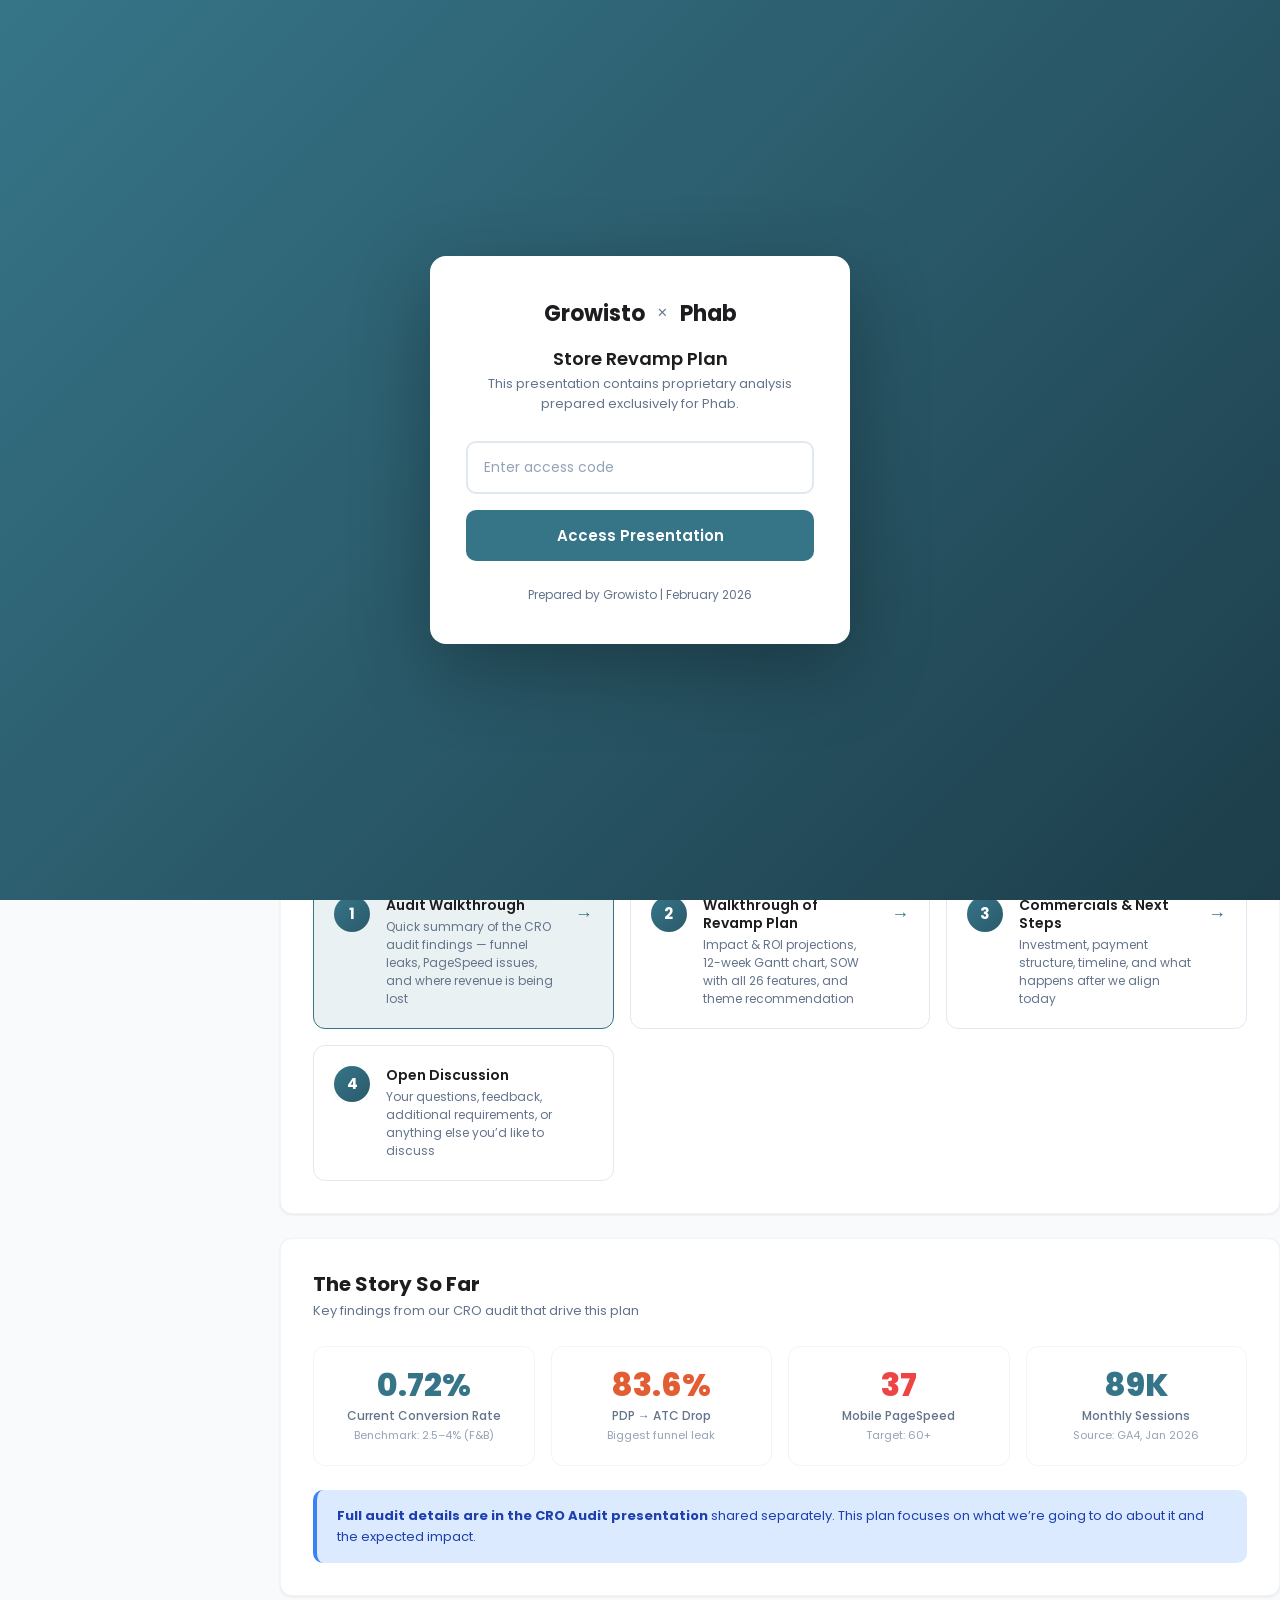
==== commit 6e07e579: "Remove duplicate What's Included section (old icon grid) The old icon-grid "What's Included" section" ====
--- a/index.html
+++ b/index.html
@@ -805,7 +805,7 @@
                 </tr>
                 <tr>
                   <td><strong>Post-Launch Support</strong></td>
-                  <td>15 working days</td>
+                  <td>10 working days</td>
                 </tr>
                 <tr>
                   <td><strong>Timeline</strong></td>
@@ -1082,15 +1082,198 @@
 
       <div class="tab-header">
         <h1>Theme Evaluation</h1>
-        <p>4 themes evaluated against Phab&rsquo;s CRO requirements &mdash; one clear winner</p>
+        <p>Current theme analysis + 12 themes evaluated against Phab&rsquo;s CRO requirements</p>
       </div>
 
       <div class="tab-body">
 
-        <!-- Theme Cards -->
-        <div class="section-card">
-          <h2 class="section-title">Theme Comparison</h2>
-          <p class="section-subtitle">Evaluated against 13 CRO requirements from our audit</p>
+        <!-- Current Theme Analysis -->
+        <div class="section-card">
+          <h2 class="section-title">Current State &mdash; Running on Taste</h2>
+          <p class="section-subtitle">A free theme with custom Shopflo checkout modifications</p>
+
+          <div class="grid-2 mt-24">
+            <div>
+              <div class="data-table-wrap">
+                <table class="data-table">
+                  <tbody>
+                    <tr><td style="width:130px;font-weight:600;">Active Theme</td><td><strong>Shopflo &times; Taste 2</strong> (customized)</td></tr>
+                    <tr><td style="font-weight:600;">Base Theme</td><td>Taste by Shopify (Free)</td></tr>
+                    <tr><td style="font-weight:600;">OS 2.0</td><td>Yes</td></tr>
+                    <tr><td style="font-weight:600;">Page Width</td><td>160rem (~2560px &mdash; ultra-wide)</td></tr>
+                  </tbody>
+                </table>
+              </div>
+            </div>
+            <div>
+              <h3 style="font-size:13px;font-weight:700;margin-bottom:8px;">Key Observations</h3>
+              <ul style="font-size:12px;line-height:1.9;color:var(--color-text-muted);padding-left:16px;">
+                <li>Base theme lacks critical CRO sections out of the box</li>
+                <li>Shopflo modifications are checkout-only &mdash; don&rsquo;t improve product discovery or conversion</li>
+                <li>Ultra-wide 160rem layout hurts readability and mobile experience</li>
+              </ul>
+            </div>
+          </div>
+
+          <h3 style="font-size:14px;font-weight:700;margin:28px 0 16px;color:var(--color-danger);">6 Critical CRO Capabilities Missing</h3>
+
+          <div class="grid-3">
+            <div class="kpi-card"><div class="kpi-value" style="font-size:18px;color:var(--color-danger);">&#10007;</div><div class="kpi-label">Sticky Add to Cart</div><div class="kpi-meta">No persistent buy button on scroll &mdash; lost impulse purchases</div></div>
+            <div class="kpi-card"><div class="kpi-value" style="font-size:18px;color:var(--color-danger);">&#10007;</div><div class="kpi-label">Mega Menu Navigation</div><div class="kpi-meta">Single-level nav can&rsquo;t organize 20+ product categories</div></div>
+            <div class="kpi-card"><div class="kpi-value" style="font-size:18px;color:var(--color-danger);">&#10007;</div><div class="kpi-label">Cross-Sell / Upsell</div><div class="kpi-meta">No &ldquo;Frequently Bought Together&rdquo; or cart upsell sections</div></div>
+            <div class="kpi-card"><div class="kpi-value" style="font-size:18px;color:var(--color-danger);">&#10007;</div><div class="kpi-label">Scarcity Triggers</div><div class="kpi-meta">No stock counters, urgency badges, or countdown timers</div></div>
+            <div class="kpi-card"><div class="kpi-value" style="font-size:18px;color:var(--color-danger);">&#10007;</div><div class="kpi-label">Accordion / Tabs on PDP</div><div class="kpi-meta">Product info in single long scroll &mdash; poor mobile UX</div></div>
+            <div class="kpi-card"><div class="kpi-value" style="font-size:18px;color:var(--color-danger);">&#10007;</div><div class="kpi-label">Mobile-First Layout</div><div class="kpi-meta">75% desktop traffic but 83% purchases from mobile &mdash; 14.7&times; CVR gap</div></div>
+          </div>
+
+          <div class="callout danger mt-24">
+            <strong>GET PHAB has outgrown the capabilities of a free theme.</strong> With 83.6% PDP&rarr;ATC drop and 0.72% conversion rate, the current Taste theme lacks the conversion infrastructure needed to grow revenue.
+          </div>
+        </div>
+
+        <!-- Theme Landscape -->
+        <div class="section-card">
+          <h2 class="section-title">Theme Landscape &mdash; All Themes Evaluated</h2>
+          <p class="section-subtitle">9 paid themes + 3 free Horizon themes assessed for Phab&rsquo;s F&amp;B requirements</p>
+
+          <div class="data-table-wrap">
+            <table class="data-table">
+              <thead>
+                <tr>
+                  <th>Theme</th>
+                  <th>Price</th>
+                  <th>Developer</th>
+                  <th>Best For</th>
+                  <th>Demo</th>
+                  <th>Status</th>
+                </tr>
+              </thead>
+              <tbody>
+                <tr style="background:rgba(54,117,136,0.06);">
+                  <td><strong>Shapes</strong></td>
+                  <td>$380</td>
+                  <td>Switch Themes</td>
+                  <td>Food &mdash; built-in comparison table (unique)</td>
+                  <td><a href="https://shapes-theme-candy.myshopify.com/" target="_blank" rel="noopener" style="color:var(--color-primary);font-size:11px;">View Demo &rarr;</a></td>
+                  <td><span style="background:var(--color-primary);color:white;font-size:9px;padding:3px 8px;border-radius:10px;font-weight:700;white-space:nowrap;">RECOMMENDED</span></td>
+                </tr>
+                <tr style="background:rgba(54,117,136,0.06);">
+                  <td><strong>Hyper</strong></td>
+                  <td>$400</td>
+                  <td>Flavor Theme</td>
+                  <td>Max CRO control + native nutrition features</td>
+                  <td><a href="https://hyper-theme-chill.myshopify.com/" target="_blank" rel="noopener" style="color:var(--color-primary);font-size:11px;">View Demo &rarr;</a></td>
+                  <td><span style="background:var(--color-success);color:white;font-size:9px;padding:3px 8px;border-radius:10px;font-weight:700;white-space:nowrap;">SHORTLISTED</span></td>
+                </tr>
+                <tr>
+                  <td>Impulse</td>
+                  <td>$380</td>
+                  <td>Archetype Themes</td>
+                  <td>Visual storytelling, lifestyle brands</td>
+                  <td><a href="https://impulse-theme-modern.myshopify.com/" target="_blank" rel="noopener" style="color:var(--color-primary);font-size:11px;">View Demo &rarr;</a></td>
+                  <td><span style="font-size:10px;color:var(--color-text-muted);">Evaluated</span></td>
+                </tr>
+                <tr>
+                  <td>Impact</td>
+                  <td>$400</td>
+                  <td>Maestrooo</td>
+                  <td>Bold visuals, hero product focus</td>
+                  <td><a href="https://impact-theme-sound.myshopify.com/" target="_blank" rel="noopener" style="color:var(--color-primary);font-size:11px;">View Demo &rarr;</a></td>
+                  <td><span style="font-size:10px;color:var(--color-text-muted);">Evaluated</span></td>
+                </tr>
+                <tr>
+                  <td>Prestige</td>
+                  <td>$380</td>
+                  <td>Maestrooo</td>
+                  <td>Premium / luxury positioning</td>
+                  <td><a href="https://prestige-theme-allure.myshopify.com/" target="_blank" rel="noopener" style="color:var(--color-primary);font-size:11px;">View Demo &rarr;</a></td>
+                  <td><span style="font-size:10px;color:var(--color-text-muted);">Evaluated</span></td>
+                </tr>
+                <tr>
+                  <td>Broadcast</td>
+                  <td>$360</td>
+                  <td>JEFLECT</td>
+                  <td>Editorial style, content-heavy</td>
+                  <td><a href="https://broadcast-theme-clean.myshopify.com/" target="_blank" rel="noopener" style="color:var(--color-primary);font-size:11px;">View Demo &rarr;</a></td>
+                  <td><span style="font-size:10px;color:var(--color-text-muted);">Evaluated</span></td>
+                </tr>
+                <tr>
+                  <td>Warehouse</td>
+                  <td>$360</td>
+                  <td>Maestrooo</td>
+                  <td>Large catalog, advanced filters</td>
+                  <td><a href="https://warehouse-theme-metal.myshopify.com/" target="_blank" rel="noopener" style="color:var(--color-primary);font-size:11px;">View Demo &rarr;</a></td>
+                  <td><span style="font-size:10px;color:var(--color-text-muted);">Evaluated</span></td>
+                </tr>
+                <tr>
+                  <td>Motion</td>
+                  <td>$350</td>
+                  <td>Archetype Themes</td>
+                  <td>High-res visuals, beauty / jewelry</td>
+                  <td><a href="https://motion-theme-classic.myshopify.com/" target="_blank" rel="noopener" style="color:var(--color-primary);font-size:11px;">View Demo &rarr;</a></td>
+                  <td><span style="font-size:10px;color:var(--color-text-muted);">Evaluated</span></td>
+                </tr>
+                <tr>
+                  <td>Stretch</td>
+                  <td>$350</td>
+                  <td>Flavor Theme</td>
+                  <td>Modern minimal, wellness brands</td>
+                  <td><a href="https://stretch-theme.myshopify.com/" target="_blank" rel="noopener" style="color:var(--color-primary);font-size:11px;">View Demo &rarr;</a></td>
+                  <td><span style="font-size:10px;color:var(--color-text-muted);">Evaluated</span></td>
+                </tr>
+                <tr style="background:rgba(54,117,136,0.06);">
+                  <td><strong>Local</strong></td>
+                  <td>$360</td>
+                  <td>Krown Themes</td>
+                  <td>Food &amp; drink native, 30+ sections</td>
+                  <td><a href="https://local-theme-lively.myshopify.com/" target="_blank" rel="noopener" style="color:var(--color-primary);font-size:11px;">View Demo &rarr;</a></td>
+                  <td><span style="background:var(--color-success);color:white;font-size:9px;padding:3px 8px;border-radius:10px;font-weight:700;white-space:nowrap;">SHORTLISTED</span></td>
+                </tr>
+                <tr>
+                  <td>Empire</td>
+                  <td>$340</td>
+                  <td>Pixel Union</td>
+                  <td>Large catalog, multi-category</td>
+                  <td><a href="https://empire-theme-supply.myshopify.com/" target="_blank" rel="noopener" style="color:var(--color-primary);font-size:11px;">View Demo &rarr;</a></td>
+                  <td><span style="font-size:10px;color:var(--color-text-muted);">Evaluated</span></td>
+                </tr>
+              </tbody>
+              <tbody>
+                <tr><td colspan="6" style="text-align:center;font-weight:700;font-size:11px;letter-spacing:0.5px;color:var(--color-primary);text-transform:uppercase;padding:16px 0 8px;">Free Horizon Themes (by Shopify)</td></tr>
+                <tr style="background:rgba(54,117,136,0.06);">
+                  <td><strong>Savor</strong></td>
+                  <td>Free</td>
+                  <td>Shopify</td>
+                  <td>F&amp;B-specific, Horizon next-gen architecture</td>
+                  <td><a href="https://savor-theme-horizon.myshopify.com/" target="_blank" rel="noopener" style="color:var(--color-primary);font-size:11px;">View Demo &rarr;</a></td>
+                  <td><span style="background:var(--color-warning);color:white;font-size:9px;padding:3px 8px;border-radius:10px;font-weight:700;white-space:nowrap;">FREE OPTION</span></td>
+                </tr>
+                <tr>
+                  <td>Pitch</td>
+                  <td>Free</td>
+                  <td>Shopify</td>
+                  <td>Subscriptions, DTC brands</td>
+                  <td><a href="https://pitch-theme-horizon.myshopify.com/" target="_blank" rel="noopener" style="color:var(--color-primary);font-size:11px;">View Demo &rarr;</a></td>
+                  <td><span style="font-size:10px;color:var(--color-text-muted);">Evaluated</span></td>
+                </tr>
+                <tr>
+                  <td>Ritual</td>
+                  <td>Free</td>
+                  <td>Shopify</td>
+                  <td>Clean minimal, wellness</td>
+                  <td><a href="https://ritual-theme-horizon.myshopify.com/" target="_blank" rel="noopener" style="color:var(--color-primary);font-size:11px;">View Demo &rarr;</a></td>
+                  <td><span style="font-size:10px;color:var(--color-text-muted);">Evaluated</span></td>
+                </tr>
+              </tbody>
+            </table>
+          </div>
+          <p class="source-label mt-12">Source: Shopify Theme Store (themes.shopify.com) &bull; Prices as of Feb 2026</p>
+        </div>
+
+        <!-- Shortlisted Theme Cards -->
+        <div class="section-card">
+          <h2 class="section-title">Shortlisted Themes &mdash; Deep Dive</h2>
+          <p class="section-subtitle">4 themes evaluated in detail against CRO requirements from our audit</p>
 
           <div class="theme-grid">
 
@@ -1188,102 +1371,131 @@
           </div>
         </div>
 
-        <!-- Feature Comparison Table -->
-        <div class="section-card">
-          <h2 class="section-title">CRO Feature Matrix</h2>
-          <p class="section-subtitle">How each theme covers the 13 critical requirements from our audit</p>
+        <!-- Side-by-Side CRO Feature Analysis -->
+        <div class="section-card">
+          <h2 class="section-title">Side-by-Side CRO Feature Analysis</h2>
+          <p class="section-subtitle">Current theme vs shortlisted options across 16 CRO capabilities</p>
 
           <div class="data-table-wrap">
             <table class="data-table">
               <thead>
                 <tr>
-                  <th>CRO Requirement</th>
-                  <th>Shapes</th>
-                  <th>Hyper</th>
-                  <th>Local</th>
-                  <th>Savor</th>
+                  <th>CRO Capability</th>
+                  <th style="color: var(--color-danger);">Current (Taste)</th>
+                  <th>Shapes ($380)</th>
+                  <th>Hyper ($400)</th>
+                  <th>Local ($360)</th>
+                  <th>Savor (Free)</th>
                 </tr>
               </thead>
               <tbody>
                 <tr>
+                  <td>Sticky Add to Cart</td>
+                  <td style="color: var(--color-danger); font-weight: 700;">&#10007;</td>
+                  <td style="color: var(--color-warning);">Quick Buy</td>
+                  <td style="color: var(--color-success); font-weight: 700;">&#10003;</td>
+                  <td style="color: var(--color-success); font-weight: 700;">&#10003;</td>
+                  <td style="color: var(--color-success);">&#10003;</td>
+                </tr>
+                <tr>
+                  <td>Mega Menu Navigation</td>
+                  <td style="color: var(--color-danger); font-weight: 700;">&#10007;</td>
+                  <td style="color: var(--color-success);">&#10003;</td>
+                  <td style="color: var(--color-success);">&#10003;</td>
+                  <td style="color: var(--color-success);">&#10003;</td>
+                  <td style="color: var(--color-success);">&#10003;</td>
+                </tr>
+                <tr>
+                  <td>Product Filtering (Advanced)</td>
+                  <td style="color: var(--color-warning);">Basic</td>
+                  <td style="color: var(--color-success);">&#10003;</td>
+                  <td style="color: var(--color-success);">Advanced</td>
+                  <td style="color: var(--color-success);">&#10003;</td>
+                  <td style="color: var(--color-success);">Advanced</td>
+                </tr>
+                <tr>
+                  <td>Accordion / Tabs on PDP</td>
+                  <td style="color: var(--color-danger); font-weight: 700;">&#10007;</td>
+                  <td style="color: var(--color-success);">&#10003;</td>
+                  <td style="color: var(--color-success);">&#10003;</td>
+                  <td style="color: var(--color-success);">&#10003;</td>
+                  <td style="color: var(--color-success);">&#10003;</td>
+                </tr>
+                <tr>
+                  <td>Cross-Sell / Upsell Sections</td>
+                  <td style="color: var(--color-danger); font-weight: 700;">&#10007;</td>
+                  <td style="color: var(--color-success);">&#10003;</td>
+                  <td style="color: var(--color-success);">&#10003;</td>
+                  <td style="color: var(--color-success);">&#10003;</td>
+                  <td style="color: var(--color-success);">&#10003;</td>
+                </tr>
+                <tr>
+                  <td>Scarcity Triggers</td>
+                  <td style="color: var(--color-danger); font-weight: 700;">&#10007;</td>
+                  <td style="color: var(--color-success);">&#10003;</td>
+                  <td style="color: var(--color-success);">&#10003;</td>
+                  <td style="color: var(--color-warning);">Custom</td>
+                  <td style="color: var(--color-success);">&#10003;</td>
+                </tr>
+                <tr>
+                  <td>Ingredient / Nutritional Info</td>
+                  <td style="color: var(--color-danger); font-weight: 700;">&#10007;</td>
+                  <td style="color: var(--color-success); font-weight: 700;">&#10003; Built-in</td>
+                  <td style="color: var(--color-success);">&#10003;</td>
+                  <td style="color: var(--color-success);">&#10003;</td>
+                  <td style="color: var(--color-warning);">Custom</td>
+                </tr>
+                <tr>
                   <td>Us vs Them Comparison Table</td>
+                  <td style="color: var(--color-danger); font-weight: 700;">&#10007;</td>
                   <td style="color: var(--color-success); font-weight: 700;">&#10003; Built-in</td>
                   <td style="color: var(--color-danger);">&#10007;</td>
                   <td style="color: var(--color-danger);">&#10007;</td>
                   <td style="color: var(--color-danger);">&#10007;</td>
                 </tr>
                 <tr>
-                  <td>Sticky Add to Cart</td>
-                  <td style="color: var(--color-warning);">Quick Buy</td>
-                  <td style="color: var(--color-success); font-weight: 700;">&#10003;</td>
-                  <td style="color: var(--color-success); font-weight: 700;">&#10003;</td>
-                  <td style="color: var(--color-success);">&#10003;</td>
-                </tr>
-                <tr>
-                  <td>Nutritional / Ingredient Sections</td>
-                  <td style="color: var(--color-success); font-weight: 700;">&#10003; Built-in</td>
-                  <td style="color: var(--color-success);">&#10003;</td>
-                  <td style="color: var(--color-success);">&#10003;</td>
-                  <td style="color: var(--color-warning);">Custom</td>
-                </tr>
-                <tr>
-                  <td>Mega Menu Navigation</td>
-                  <td style="color: var(--color-success);">&#10003;</td>
-                  <td style="color: var(--color-success);">&#10003;</td>
-                  <td style="color: var(--color-success);">&#10003;</td>
-                  <td style="color: var(--color-success);">&#10003;</td>
-                </tr>
-                <tr>
-                  <td>Product Filtering (Advanced)</td>
+                  <td>Product Videos</td>
+                  <td style="color: var(--color-danger); font-weight: 700;">&#10007;</td>
+                  <td style="color: var(--color-success);">&#10003;</td>
+                  <td style="color: var(--color-success);">&#10003;</td>
+                  <td style="color: var(--color-success);">&#10003;</td>
+                  <td style="color: var(--color-success);">&#10003;</td>
+                </tr>
+                <tr>
+                  <td>Quick Buy / Quick Add</td>
+                  <td style="color: var(--color-danger); font-weight: 700;">&#10007;</td>
+                  <td style="color: var(--color-success);">&#10003;</td>
+                  <td style="color: var(--color-success);">&#10003;</td>
+                  <td style="color: var(--color-success);">&#10003;</td>
+                  <td style="color: var(--color-success);">&#10003;</td>
+                </tr>
+                <tr>
+                  <td>Cart Drawer with Upsells</td>
+                  <td style="color: var(--color-danger); font-weight: 700;">&#10007;</td>
                   <td style="color: var(--color-success);">&#10003;</td>
                   <td style="color: var(--color-success);">Advanced</td>
                   <td style="color: var(--color-success);">&#10003;</td>
                   <td style="color: var(--color-success);">Advanced</td>
                 </tr>
                 <tr>
-                  <td>Accordion / Tabs on PDP</td>
-                  <td style="color: var(--color-success);">&#10003;</td>
-                  <td style="color: var(--color-success);">&#10003;</td>
-                  <td style="color: var(--color-success);">&#10003;</td>
-                  <td style="color: var(--color-success);">&#10003;</td>
-                </tr>
-                <tr>
-                  <td>Cross-Sell / Upsell Sections</td>
-                  <td style="color: var(--color-success);">&#10003;</td>
-                  <td style="color: var(--color-success);">&#10003;</td>
-                  <td style="color: var(--color-success);">&#10003;</td>
-                  <td style="color: var(--color-success);">&#10003;</td>
-                </tr>
-                <tr>
-                  <td>Scarcity Triggers</td>
-                  <td style="color: var(--color-success);">&#10003;</td>
-                  <td style="color: var(--color-success);">&#10003;</td>
-                  <td style="color: var(--color-warning);">Custom</td>
-                  <td style="color: var(--color-success);">&#10003;</td>
-                </tr>
-                <tr>
-                  <td>Product Videos</td>
-                  <td style="color: var(--color-success);">&#10003;</td>
-                  <td style="color: var(--color-success);">&#10003;</td>
-                  <td style="color: var(--color-success);">&#10003;</td>
-                  <td style="color: var(--color-success);">&#10003;</td>
-                </tr>
-                <tr>
-                  <td>Quick Buy / Quick Add</td>
-                  <td style="color: var(--color-success);">&#10003;</td>
-                  <td style="color: var(--color-success);">&#10003;</td>
-                  <td style="color: var(--color-success);">&#10003;</td>
-                  <td style="color: var(--color-success);">&#10003;</td>
-                </tr>
-                <tr>
-                  <td>Cart Drawer with Upsells</td>
-                  <td style="color: var(--color-success);">&#10003;</td>
-                  <td style="color: var(--color-success);">Advanced</td>
-                  <td style="color: var(--color-success);">&#10003;</td>
-                  <td style="color: var(--color-success);">Advanced</td>
-                </tr>
-                <tr>
                   <td>Mobile-First Layout</td>
+                  <td style="color: var(--color-danger); font-weight: 700;">&#10007;</td>
+                  <td style="color: var(--color-success);">&#10003;</td>
+                  <td style="color: var(--color-success);">&#10003;</td>
+                  <td style="color: var(--color-success);">&#10003;</td>
+                  <td style="color: var(--color-success);">&#10003;</td>
+                </tr>
+                <tr>
+                  <td>AI-Powered Customization</td>
+                  <td style="color: var(--color-text-muted);">N/A</td>
+                  <td style="color: var(--color-success);">&#10003;</td>
+                  <td style="color: var(--color-success);">&#10003;</td>
+                  <td style="color: var(--color-success);">&#10003;</td>
+                  <td style="color: var(--color-success);">&#10003;</td>
+                </tr>
+                <tr>
+                  <td>Block-Based Design (OS 2.0)</td>
+                  <td style="color: var(--color-warning);">Limited</td>
                   <td style="color: var(--color-success);">&#10003;</td>
                   <td style="color: var(--color-success);">&#10003;</td>
                   <td style="color: var(--color-success);">&#10003;</td>
@@ -1291,13 +1503,26 @@
                 </tr>
                 <tr>
                   <td>Food &amp; Nutrition Industry Fit</td>
+                  <td style="color: var(--color-text-muted);">Generic</td>
                   <td style="color: var(--color-success); font-weight: 700;">&#10003; Candy/Food</td>
                   <td style="color: var(--color-warning);">Generic</td>
                   <td style="color: var(--color-success);">&#10003; Food/Drink</td>
                   <td style="color: var(--color-success);">F&amp;B</td>
                 </tr>
+                <tr>
+                  <td>One-Time Cost</td>
+                  <td style="color: var(--color-success); font-weight: 700;">Free</td>
+                  <td>$380</td>
+                  <td>$400</td>
+                  <td>$360</td>
+                  <td style="color: var(--color-success); font-weight: 700;">Free</td>
+                </tr>
               </tbody>
             </table>
+          </div>
+
+          <div class="callout mt-24" style="background: rgba(54,117,136,0.04); border-color: var(--color-primary);">
+            <strong>Current theme scores 0/14 on CRO capabilities</strong> (excluding cost and industry fit). All 4 shortlisted themes deliver 12&ndash;14 out of 14, with Shapes uniquely offering a built-in comparison table &mdash; Phab&rsquo;s critical conversion feature for first-time protein buyers.
           </div>
         </div>
 
@@ -1495,7 +1720,7 @@
             <p class="commercial-hero-eyebrow">Growisto Fee</p>
             <div class="commercial-hero-amount">&#8377;4,00,000</div>
             <p class="commercial-hero-sub">One-time investment &bull; GST as applicable</p>
-            <p class="commercial-hero-desc">Inclusive of theme license, custom development, migration, analytics setup, and 15 days post-launch support</p>
+            <p class="commercial-hero-desc">Inclusive of theme license, custom development, migration, analytics setup, and 10 days post-launch support</p>
           </div>
         </div>
 
@@ -1513,7 +1738,7 @@
             </div>
             <div class="payment-card">
               <div class="payment-milestone">Milestone 2</div>
-              <div class="payment-trigger">Mid-Project Review (Week 4&ndash;5)</div>
+              <div class="payment-trigger">Phase 2 Completion (Week 8)</div>
               <div class="payment-amount">&#8377;1,20,000</div>
               <div class="payment-percent">30%</div>
             </div>
@@ -1526,105 +1751,40 @@
           </div>
         </div>
 
-        <!-- What's Included Summary -->
+        <!-- What's Included — By Phase -->
         <div class="section-card">
           <h2 class="section-title">What&rsquo;s Included</h2>
-          <p class="section-subtitle">Everything covered in this engagement</p>
-
-          <div class="included-grid">
-            <div class="included-item">
-              <div class="included-icon">&#128203;</div>
-              <div class="included-label">Discovery &amp; BRD</div>
-              <div class="included-desc">Comprehensive business requirement document and UI/UX planning</div>
-            </div>
-            <div class="included-item">
-              <div class="included-icon">&#127912;</div>
-              <div class="included-label">Shapes Theme + Custom UI</div>
-              <div class="included-desc">Theme license ($380) + full customization to Phab brand</div>
-            </div>
-            <div class="included-item">
-              <div class="included-icon">&#128722;</div>
-              <div class="included-label">3 Unique PDP Designs</div>
-              <div class="included-desc">Bars, Milkshakes, and Wafers &mdash; each optimized for its category</div>
-            </div>
-            <div class="included-item">
-              <div class="included-icon">&#128241;</div>
-              <div class="included-label">Fully Responsive</div>
-              <div class="included-desc">Mobile, tablet, and desktop &mdash; optimized for 83% mobile purchases</div>
-            </div>
-            <div class="included-item">
-              <div class="included-icon">&#9889;</div>
-              <div class="included-label">Page Speed Optimization</div>
-              <div class="included-desc">Targets: Desktop above 60, Mobile above 40 (from current 37)</div>
-            </div>
-            <div class="included-item">
-              <div class="included-icon">&#128200;</div>
-              <div class="included-label">Analytics &amp; Tracking</div>
-              <div class="included-desc">GA4/GTM with up to 10 custom events (fixing 8 missing events)</div>
-            </div>
-            <div class="included-item">
-              <div class="included-icon">&#128268;</div>
-              <div class="included-label">Integrations</div>
-              <div class="included-desc">GA4, GSC, Payment Gateway, Shipping, Marketing tools (Klaviyo etc.)</div>
-            </div>
-            <div class="included-item">
-              <div class="included-icon">&#128736;</div>
-              <div class="included-label">15 Days Post-Launch Support</div>
-              <div class="included-desc">Bug fixes, minor adjustments, and support after go-live</div>
-            </div>
-          </div>
-        </div>
-
-        <!-- What's Included vs Not Included -->
-        <div class="section-card">
-          <h2 class="section-title">What&rsquo;s Included vs. Not Included</h2>
-          <p class="section-subtitle">Clear scope boundaries for this engagement</p>
-
-          <div class="included-vs-not">
-            <div class="included-col in">
-              <div class="included-col-title">
-                <span style="color: var(--color-success);">&#9989;</span> Included in &#8377;4L
-              </div>
-              <div class="included-col-phase">Phase 1: Quick Wins (Weeks 1&ndash;3)</div>
-              <ul>
+          <p class="section-subtitle">Everything covered in this &#8377;4L engagement &mdash; across 3 phases</p>
+
+          <div class="grid-3 mt-24">
+            <div style="background: var(--color-bg-card); border: 1px solid var(--color-border-light); border-radius: 10px; padding: 20px;">
+              <div style="font-size: 11px; font-weight: 700; text-transform: uppercase; letter-spacing: 0.5px; color: var(--color-primary); margin-bottom: 12px;">Phase 1: Quick Wins (Weeks 1&ndash;3)</div>
+              <ul style="font-size: 12px; line-height: 2; color: var(--color-text-muted); padding-left: 16px;">
                 <li>GA4/GTM event setup (fixing 8 missing events)</li>
                 <li>PageSpeed optimization (mobile 37 &rarr; 40+)</li>
                 <li>Trust badges &amp; USP bar implementation</li>
                 <li>Basic homepage UI fixes</li>
               </ul>
-              <div class="included-col-phase">Phase 2: Core Features (Weeks 4&ndash;12)</div>
-              <ul>
+            </div>
+            <div style="background: var(--color-bg-card); border: 1px solid var(--color-border-light); border-radius: 10px; padding: 20px;">
+              <div style="font-size: 11px; font-weight: 700; text-transform: uppercase; letter-spacing: 0.5px; color: var(--color-primary); margin-bottom: 12px;">Phase 2: Core Development (Weeks 4&ndash;8)</div>
+              <ul style="font-size: 12px; line-height: 2; color: var(--color-text-muted); padding-left: 16px;">
                 <li>Shapes theme license ($380) + full migration</li>
                 <li>Homepage redesign (hero, categories, best-sellers)</li>
                 <li>3 unique PDP designs (Bars, Milkshakes, Wafers)</li>
                 <li>Collection page optimization (filters, sort)</li>
                 <li>Cart page improvements (cross-sells, trust)</li>
+              </ul>
+            </div>
+            <div style="background: var(--color-bg-card); border: 1px solid var(--color-border-light); border-radius: 10px; padding: 20px;">
+              <div style="font-size: 11px; font-weight: 700; text-transform: uppercase; letter-spacing: 0.5px; color: var(--color-primary); margin-bottom: 12px;">Phase 3: Integration &amp; Launch (Weeks 9&ndash;12)</div>
+              <ul style="font-size: 12px; line-height: 2; color: var(--color-text-muted); padding-left: 16px;">
                 <li>Klaviyo setup + 3 core email flows</li>
                 <li>All app installations &amp; configuration</li>
                 <li>Payment gateway integration (Razorpay)</li>
                 <li>Mobile-responsive across all breakpoints</li>
-                <li>15 days post-launch support</li>
+                <li>10 days post-launch support</li>
               </ul>
-            </div>
-            <div class="included-col out">
-              <div class="included-col-title">
-                <span style="color: var(--color-accent);">&#10148;</span> Phase 3 (Not in &#8377;4L &rarr; post-launch)
-              </div>
-              <ul>
-                <li>Subscription / auto-replenish model</li>
-                <li>Referral program (ReferralCandy / Smile.io)</li>
-                <li>Loyalty / rewards program setup</li>
-                <li>Advanced AI-based personalization</li>
-                <li>Instagram / UGC social feed integration</li>
-                <li>Virtual try-on / AR experience</li>
-                <li>Multi-language support</li>
-                <li>Full blog redesign &amp; content strategy</li>
-                <li>Advanced A/B testing setup</li>
-                <li>Custom recipe integration / nutrition calculator</li>
-              </ul>
-              <div class="callout info" style="margin-top: 16px; font-size: 12px;">
-                Phase 3 features can be scoped as a follow-on project once Phase 1&ndash;2 results are measured. Estimated cost: &#8377;1&ndash;1.5L additional.
-              </div>
             </div>
           </div>
         </div>
@@ -1648,45 +1808,51 @@
           </div>
         </div>
 
-        <!-- Remaining Journey -->
-        <div class="section-card">
-          <h2 class="section-title">Remaining Journey</h2>
-          <p class="section-subtitle">Steps 1&ndash;4 complete. One step remaining.</p>
+        <!-- Remaining Journey (synced with Agenda tab) -->
+        <div class="section-card">
+          <h2 class="section-title">Our Engagement Journey</h2>
+          <p class="section-subtitle">Steps 1&ndash;4 complete on today&rsquo;s call. Two steps remaining.</p>
 
           <div class="journey-flow">
             <div class="journey-step done">
               <div class="journey-step-circle">&#10003;</div>
               <div class="journey-step-title">Discovery</div>
-              <div class="journey-step-desc">Call, questionnaire, GA4 + Shopify access granted</div>
+              <div class="journey-step-desc">Initial call &amp; requirements gathering</div>
               <div class="journey-step-badge">Done</div>
             </div>
             <div class="journey-connector"></div>
             <div class="journey-step done">
               <div class="journey-step-circle">&#10003;</div>
-              <div class="journey-step-title">CRO Audit &amp; Analysis</div>
-              <div class="journey-step-desc">56-slide audit, PageSpeed, GA4 funnel analysis</div>
+              <div class="journey-step-title">CRO Audit</div>
+              <div class="journey-step-desc">GA4 funnel analysis, UX review, PageSpeed audit</div>
               <div class="journey-step-badge">Done</div>
             </div>
             <div class="journey-connector"></div>
             <div class="journey-step done">
               <div class="journey-step-circle">&#10003;</div>
-              <div class="journey-step-title">Feature &amp; Theme Planning</div>
-              <div class="journey-step-desc">Theme evaluation, feature matrix, wireframes</div>
+              <div class="journey-step-title">Theme &amp; Feature Planning</div>
+              <div class="journey-step-desc">Theme evaluation, feature recommendations</div>
               <div class="journey-step-badge">Done</div>
             </div>
             <div class="journey-connector"></div>
             <div class="journey-step done">
               <div class="journey-step-circle">&#10003;</div>
               <div class="journey-step-title">Plan Walkthrough</div>
-              <div class="journey-step-desc">Reviewed findings, aligned on scope &amp; priorities</div>
+              <div class="journey-step-desc">Review plan, align on scope &amp; priorities</div>
               <div class="journey-step-badge">Done</div>
             </div>
             <div class="journey-connector"></div>
             <div class="journey-step next">
               <div class="journey-step-circle">5</div>
+              <div class="journey-step-title">UI Mockup &amp; Finalization</div>
+              <div class="journey-step-desc">Visual mockups in chosen theme</div>
+              <div class="journey-step-badge">Next</div>
+            </div>
+            <div class="journey-connector"></div>
+            <div class="journey-step">
+              <div class="journey-step-circle">6</div>
               <div class="journey-step-title">Agreement &amp; Implementation</div>
-              <div class="journey-step-desc">Scope lock, Figma mockups, development kickoff, 12-week delivery</div>
-              <div class="journey-step-badge">Next</div>
+              <div class="journey-step-desc">Scope lock, development, launch</div>
             </div>
           </div>
         </div>
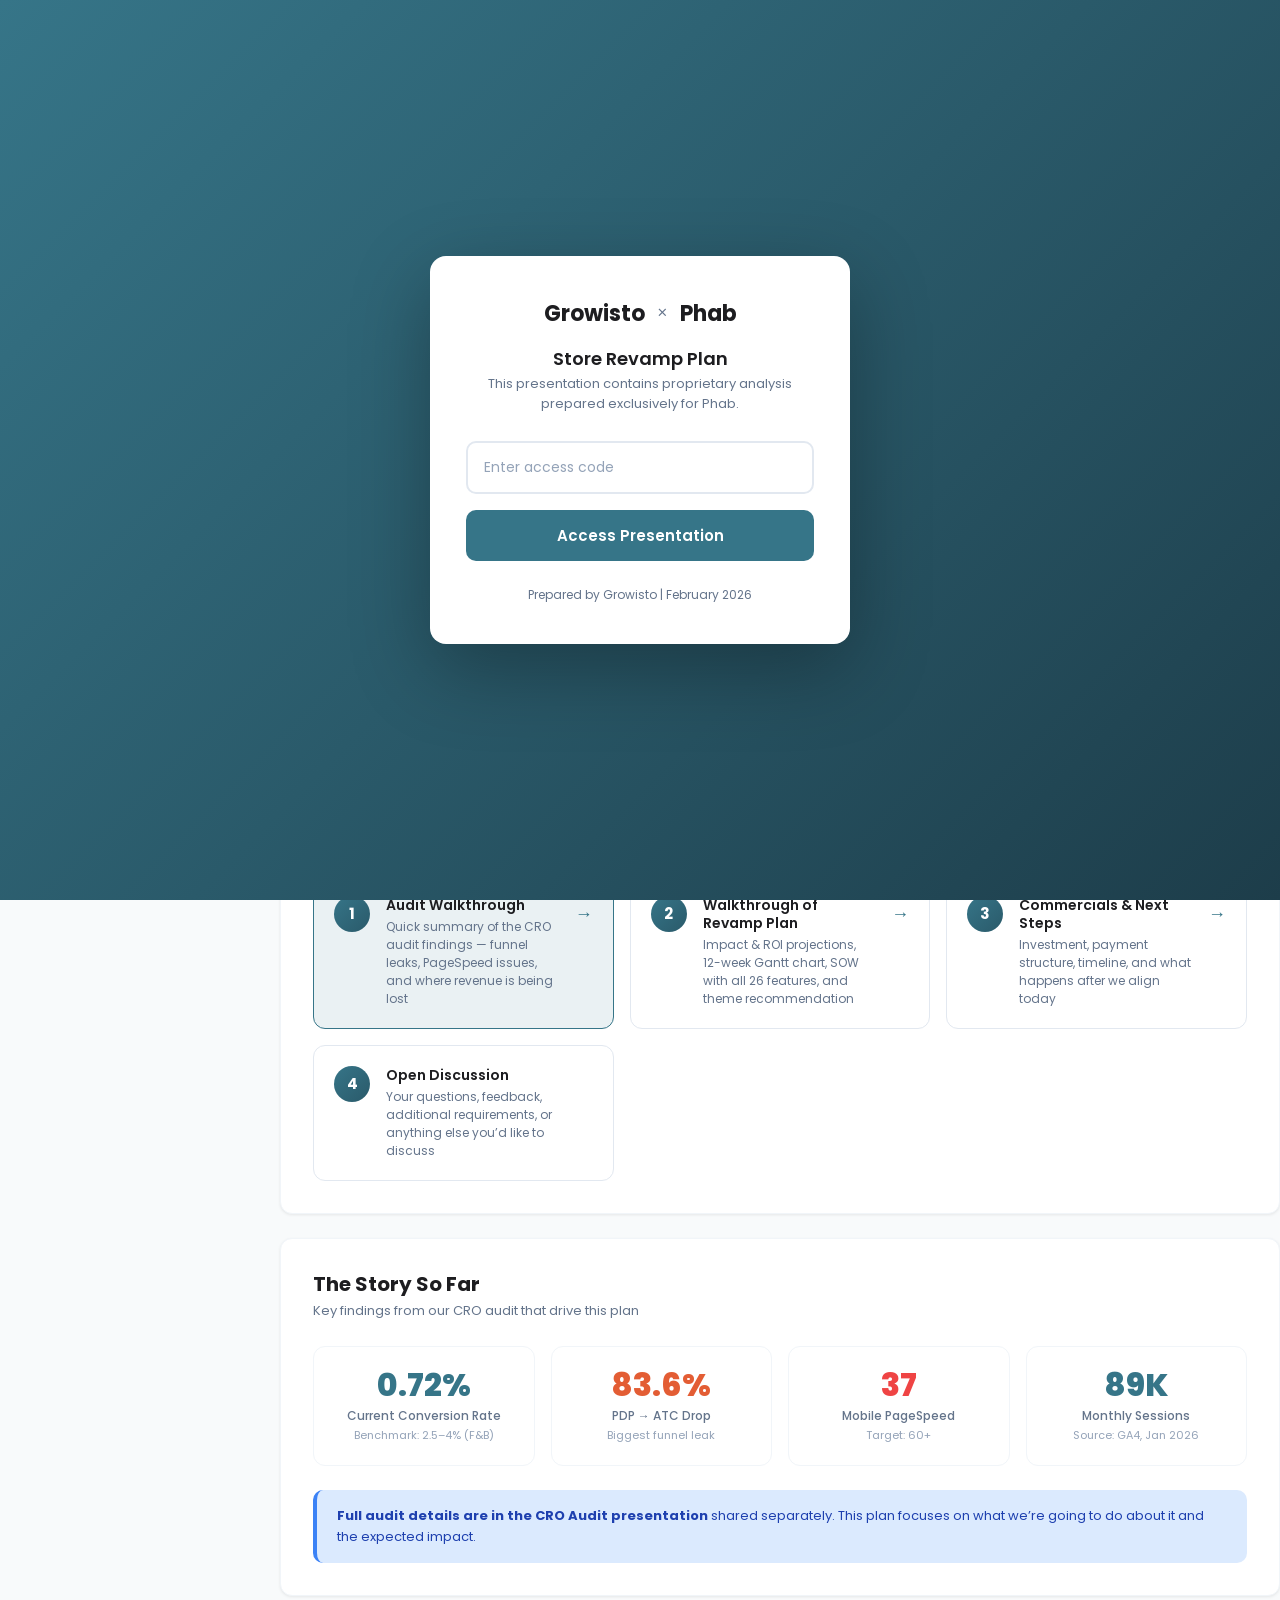
==== commit b31e8d77: "Update wireframe from 14 to 18 sections with CLIENT ASK badges - Added 4 client-requested sections: " ====
--- a/index.html
+++ b/index.html
@@ -1581,13 +1581,14 @@
             <span class="mockup-badge new">NEW</span> New section not on current site
             <span class="mockup-badge improved">IMPROVED</span> Existing section redesigned/enhanced
             <span class="mockup-badge exclusive">SHAPES EXCLUSIVE</span> Feature unique to Shapes theme
+            <span class="mockup-badge client-ask">CLIENT ASK</span> Section requested by Phab team
           </div>
         </div>
 
         <!-- Homepage Desktop -->
         <div class="section-card">
           <h2 class="section-title">Homepage &mdash; Desktop</h2>
-          <p class="section-subtitle">14 sections including 8 new additions &bull; Shapes theme (Candy preset)</p>
+          <p class="section-subtitle">18 sections including 8 new + 4 client-requested additions &bull; Shapes theme (Candy preset)</p>
           <div class="wireframe-device desktop">
             <div class="wireframe-topbar">
               <div class="wireframe-dots"><span></span><span></span><span></span></div>
@@ -1596,18 +1597,22 @@
             <div class="wireframe-body">
               <div class="wireframe-section thin accent"><span class="wf-num">1</span> Announcement Bar <span class="mockup-badge new">NEW</span></div>
               <div class="wireframe-section thin dark"><span class="wf-num">2</span> Header + Mega Menu + Search <span class="mockup-badge improved">IMPROVED</span></div>
-              <div class="wireframe-section tall primary"><span class="wf-num">3</span> Hero Banner with CTAs <span class="mockup-badge improved">IMPROVED</span></div>
+              <div class="wireframe-section tall primary"><span class="wf-num">3</span> Hero Banner + Campaign Carousel <span class="mockup-badge improved">IMPROVED</span></div>
               <div class="wireframe-section medium teal"><span class="wf-num">4</span> Category Tiles (Bars, Shakes, Wafers, Energy, Granola) <span class="mockup-badge new">NEW</span></div>
-              <div class="wireframe-section medium primary"><span class="wf-num">5</span> Best Sellers + Quick Buy + Protein Badges <span class="mockup-badge improved">IMPROVED</span></div>
-              <div class="wireframe-section medium exclusive-bg"><span class="wf-num">6</span> &ldquo;Us vs Them&rdquo; Comparison Table <span class="mockup-badge exclusive">SHAPES EXCLUSIVE</span></div>
-              <div class="wireframe-section medium accent"><span class="wf-num">7</span> Nutritional Highlights / Ingredient Showcase <span class="mockup-badge new">NEW</span></div>
-              <div class="wireframe-section medium teal"><span class="wf-num">8</span> New Arrivals Carousel <span class="mockup-badge new">NEW</span></div>
-              <div class="wireframe-section medium primary"><span class="wf-num">9</span> Customer Reviews Carousel <span class="mockup-badge new">NEW</span></div>
-              <div class="wireframe-section thin dark"><span class="wf-num">10</span> Trust Badges / USP Bar <span class="mockup-badge improved">IMPROVED</span></div>
-              <div class="wireframe-section medium teal"><span class="wf-num">11</span> Brand Story / &ldquo;Why Phab&rdquo; Section <span class="mockup-badge new">NEW</span></div>
-              <div class="wireframe-section thin accent"><span class="wf-num">12</span> Newsletter Signup <span class="mockup-badge improved">IMPROVED</span></div>
-              <div class="wireframe-section medium primary"><span class="wf-num">13</span> Instagram Feed <span class="mockup-badge new">NEW</span></div>
-              <div class="wireframe-section medium dark"><span class="wf-num">14</span> Mega Footer (Categories, Policies, Contact, Social) <span class="mockup-badge improved">IMPROVED</span></div>
+              <div class="wireframe-section medium primary"><span class="wf-num">5</span> Best Sellers with Category Tabs + Quick Buy <span class="mockup-badge improved">IMPROVED</span></div>
+              <div class="wireframe-section medium accent"><span class="wf-num">6</span> Persona Social Proof Wall (Students, Moms, Fitness) <span class="mockup-badge client-ask">CLIENT ASK</span></div>
+              <div class="wireframe-section medium exclusive-bg"><span class="wf-num">7</span> &ldquo;Us vs Them&rdquo; Comparison Table <span class="mockup-badge exclusive">SHAPES EXCLUSIVE</span></div>
+              <div class="wireframe-section medium primary"><span class="wf-num">8</span> Indulgence / Guilt-Free Craving Section <span class="mockup-badge client-ask">CLIENT ASK</span></div>
+              <div class="wireframe-section medium teal"><span class="wf-num">9</span> Why Phab / &ldquo;Not Just Another Protein Bar&rdquo; <span class="mockup-badge new">NEW</span></div>
+              <div class="wireframe-section medium accent"><span class="wf-num">10</span> Nutritional Highlights + Per-Bar Cost Comparison <span class="mockup-badge new">NEW</span></div>
+              <div class="wireframe-section medium primary"><span class="wf-num">11</span> New Arrivals Carousel <span class="mockup-badge new">NEW</span></div>
+              <div class="wireframe-section medium teal"><span class="wf-num">12</span> Customer Reviews Carousel <span class="mockup-badge new">NEW</span></div>
+              <div class="wireframe-section thin dark"><span class="wf-num">13</span> Trust Badges / USP Bar <span class="mockup-badge improved">IMPROVED</span></div>
+              <div class="wireframe-section medium accent"><span class="wf-num">14</span> FAQs Accordion <span class="mockup-badge client-ask">CLIENT ASK</span></div>
+              <div class="wireframe-section medium primary"><span class="wf-num">15</span> Featured In / Press Logos (ET, Mint, YourStory) <span class="mockup-badge client-ask">CLIENT ASK</span></div>
+              <div class="wireframe-section medium teal"><span class="wf-num">16</span> Shoppable Reels (Video Commerce) <span class="mockup-badge client-ask">CLIENT ASK</span></div>
+              <div class="wireframe-section thin accent"><span class="wf-num">17</span> Newsletter Signup <span class="mockup-badge improved">IMPROVED</span></div>
+              <div class="wireframe-section medium dark"><span class="wf-num">18</span> Mega Footer (Categories, Policies, Contact, Social) <span class="mockup-badge improved">IMPROVED</span></div>
             </div>
           </div>
         </div>
@@ -1615,7 +1620,7 @@
         <!-- Homepage Mobile -->
         <div class="section-card">
           <h2 class="section-title">Homepage &mdash; Mobile</h2>
-          <p class="section-subtitle">Same 14 sections, optimized for 375px viewport &bull; 83% of purchases happen on mobile</p>
+          <p class="section-subtitle">Same 18 sections, optimized for 375px viewport &bull; 83% of purchases happen on mobile</p>
           <div class="wireframe-device mobile">
             <div class="wireframe-topbar mobile-bar">
               <div class="wireframe-status-bar">9:41</div>
@@ -1624,18 +1629,22 @@
             <div class="wireframe-body">
               <div class="wireframe-section thin accent"><span class="wf-num">1</span> Announcement Bar</div>
               <div class="wireframe-section thin dark"><span class="wf-num">2</span> Header + Hamburger + Cart</div>
-              <div class="wireframe-section tall primary"><span class="wf-num">3</span> Hero (Single Slide + CTA)</div>
+              <div class="wireframe-section tall primary"><span class="wf-num">3</span> Hero (Swipeable Campaigns)</div>
               <div class="wireframe-section medium teal"><span class="wf-num">4</span> Category Tiles (2&times;3 Grid)</div>
-              <div class="wireframe-section medium primary"><span class="wf-num">5</span> Best Sellers (Swipeable)</div>
-              <div class="wireframe-section medium exclusive-bg"><span class="wf-num">6</span> Comparison Table (Scrollable)</div>
-              <div class="wireframe-section medium accent"><span class="wf-num">7</span> Nutrition Highlights</div>
-              <div class="wireframe-section medium teal"><span class="wf-num">8</span> New Arrivals (Swipeable)</div>
-              <div class="wireframe-section medium primary"><span class="wf-num">9</span> Reviews (Cards)</div>
-              <div class="wireframe-section thin dark"><span class="wf-num">10</span> Trust Badges (Horizontal Scroll)</div>
-              <div class="wireframe-section medium teal"><span class="wf-num">11</span> Brand Story</div>
-              <div class="wireframe-section thin accent"><span class="wf-num">12</span> Newsletter</div>
-              <div class="wireframe-section medium primary"><span class="wf-num">13</span> Instagram (2&times;3)</div>
-              <div class="wireframe-section medium dark"><span class="wf-num">14</span> Footer (Accordion)</div>
+              <div class="wireframe-section medium primary"><span class="wf-num">5</span> Best Sellers (Tab + Swipeable)</div>
+              <div class="wireframe-section medium accent"><span class="wf-num">6</span> Social Proof Wall (Swipeable Cards)</div>
+              <div class="wireframe-section medium exclusive-bg"><span class="wf-num">7</span> Comparison Table (Scrollable)</div>
+              <div class="wireframe-section medium primary"><span class="wf-num">8</span> Indulgence / Craving (Full-bleed)</div>
+              <div class="wireframe-section medium teal"><span class="wf-num">9</span> Why Phab</div>
+              <div class="wireframe-section medium accent"><span class="wf-num">10</span> Nutrition + Per-Bar Cost</div>
+              <div class="wireframe-section medium primary"><span class="wf-num">11</span> New Arrivals (Swipeable)</div>
+              <div class="wireframe-section medium teal"><span class="wf-num">12</span> Reviews (Cards)</div>
+              <div class="wireframe-section thin dark"><span class="wf-num">13</span> Trust Badges (Horizontal Scroll)</div>
+              <div class="wireframe-section medium accent"><span class="wf-num">14</span> FAQs (Accordion)</div>
+              <div class="wireframe-section medium primary"><span class="wf-num">15</span> Featured In / Press</div>
+              <div class="wireframe-section medium teal"><span class="wf-num">16</span> Shoppable Reels (TikTok-style)</div>
+              <div class="wireframe-section thin accent"><span class="wf-num">17</span> Newsletter</div>
+              <div class="wireframe-section medium dark"><span class="wf-num">18</span> Footer (Accordion)</div>
             </div>
           </div>
         </div>
--- a/styles.css
+++ b/styles.css
@@ -1412,6 +1412,7 @@
 .mockup-badge.new { background: #dcfce7; color: #166534; }
 .mockup-badge.improved { background: #dbeafe; color: #1e40af; }
 .mockup-badge.exclusive { background: #fce7f3; color: #9d174d; }
+.mockup-badge.client-ask { background: #fef3c7; color: #92400e; }
 
 .wireframe-device {
   border: 2px solid var(--color-border);
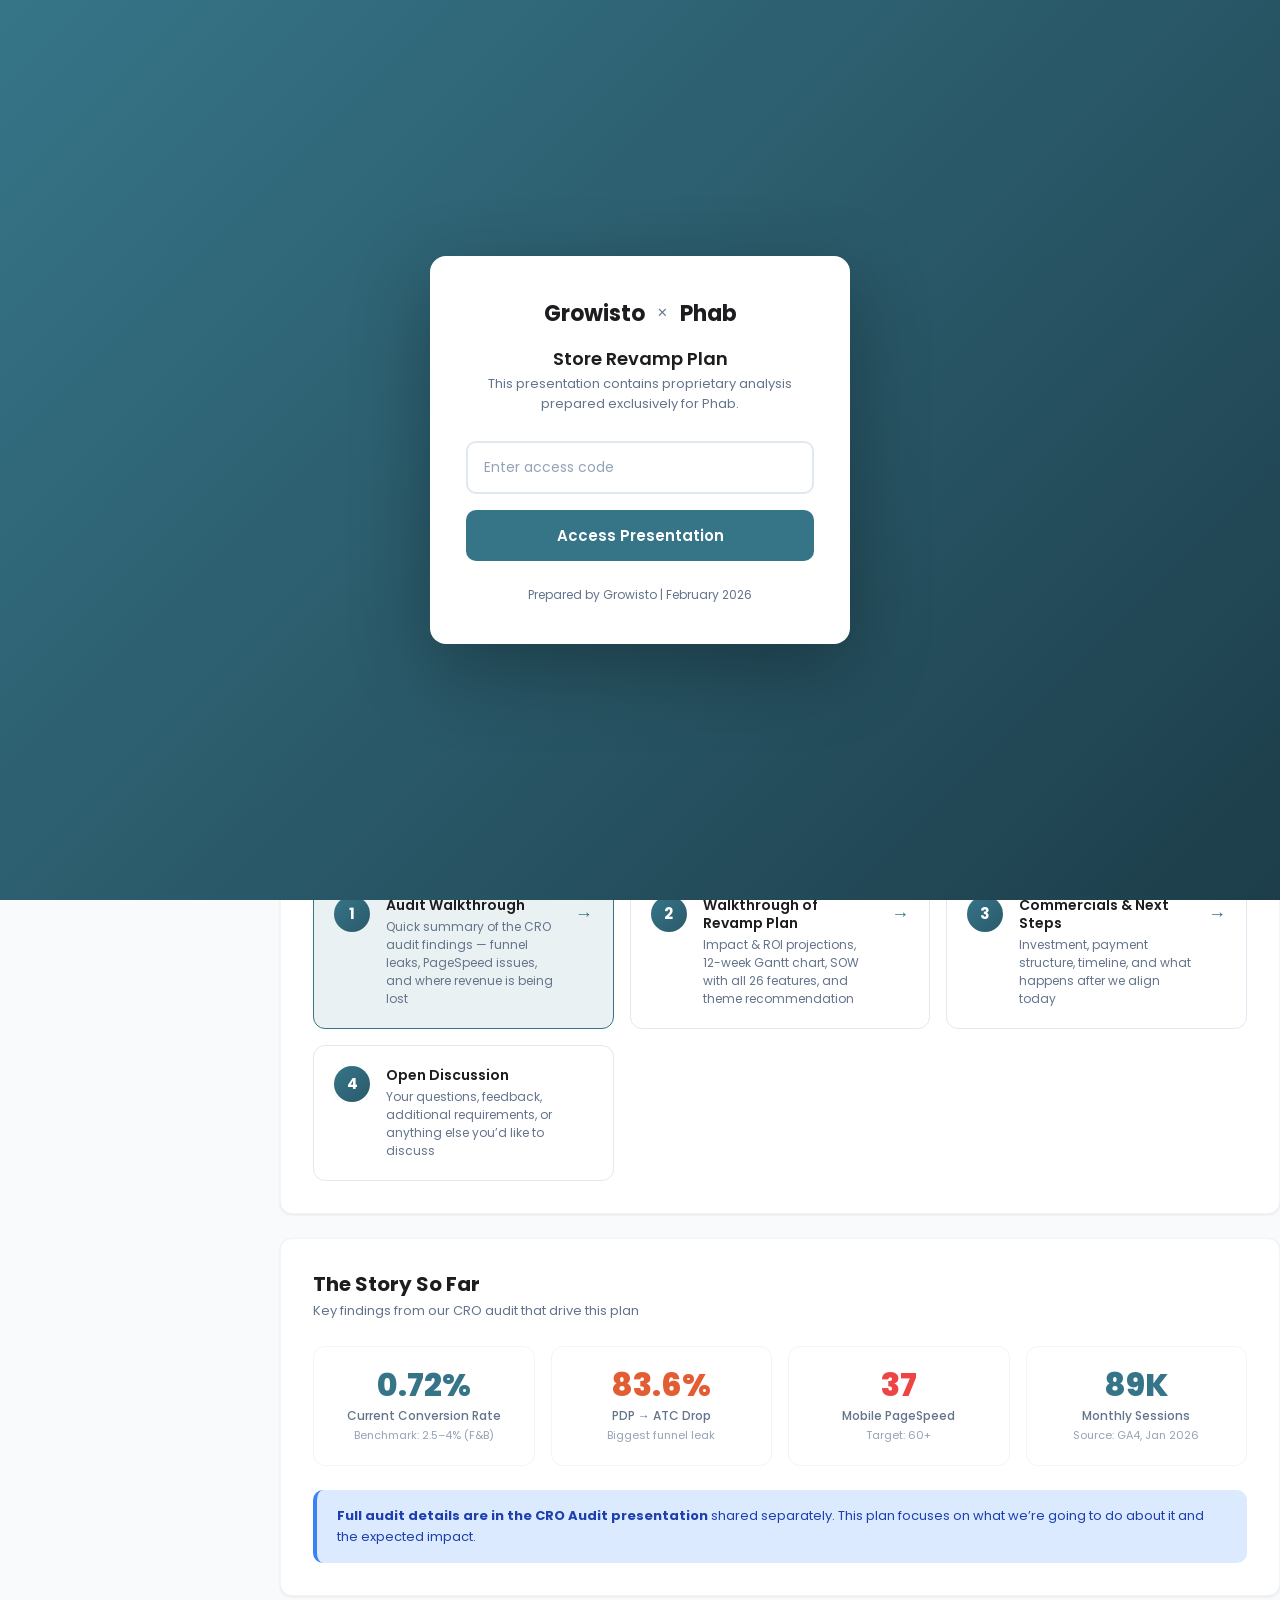
==== commit c07ce752: "Upgrade mockups: Social Proof Wall, Craving Tiles, Shoppable Reels v2, Category Page - Social Proof " ====
--- a/index.html
+++ b/index.html
@@ -6,6 +6,7 @@
   <title>Phab — Store Revamp Plan | Growisto</title>
   <link href="https://fonts.googleapis.com/css2?family=Poppins:wght@300;400;500;600;700;800&display=swap" rel="stylesheet">
   <link rel="stylesheet" href="styles.css">
+  <link rel="stylesheet" href="mockup-styles.css">
 </head>
 <body>
 
@@ -127,11 +128,11 @@
         </div>
       </div>
 
-      <!-- 6. Wireframes -->
+      <!-- 6. Homepage Mockups -->
       <div class="nav-item" data-tab="mockups">
         <div class="nav-item-header" onclick="switchTab('mockups')">
-          <span class="nav-icon">&#128421;</span>
-          <span class="nav-label">Wireframes</span>
+          <span class="nav-icon">&#127912;</span>
+          <span class="nav-label">Homepage Mockups</span>
         </div>
       </div>
 
@@ -1564,149 +1565,956 @@
     </section>
 
     <!-- ============================================================
-         TAB 6: MOCKUPS
+         TAB 6: HOMEPAGE MOCKUPS (Visual)
          ============================================================ -->
     <section class="tab-content" id="tab-mockups">
 
       <div class="tab-header">
-        <h1>Wireframes</h1>
-        <p>Section layouts showing proposed homepage and product page in the Shapes theme</p>
+        <h1>Homepage Mockups</h1>
+        <p>Two design directions for your new Shapes-powered homepage &mdash; using real Phab products</p>
       </div>
 
       <div class="tab-body">
 
-        <!-- Legend -->
-        <div class="section-card">
-          <div class="mockup-legend">
-            <span class="mockup-badge new">NEW</span> New section not on current site
-            <span class="mockup-badge improved">IMPROVED</span> Existing section redesigned/enhanced
-            <span class="mockup-badge exclusive">SHAPES EXCLUSIVE</span> Feature unique to Shapes theme
-            <span class="mockup-badge client-ask">CLIENT ASK</span> Section requested by Phab team
-          </div>
-        </div>
-
-        <!-- Homepage Desktop -->
-        <div class="section-card">
-          <h2 class="section-title">Homepage &mdash; Desktop</h2>
-          <p class="section-subtitle">18 sections including 8 new + 4 client-requested additions &bull; Shapes theme (Candy preset)</p>
+        <!-- Palette Disclaimer -->
+        <div class="palette-note">
+          <strong>Note on colors:</strong> The teal palette below is estimated from Phab&rsquo;s current site and Brand Brief v2 (&ldquo;Smart. Calm. Real.&rdquo;). Final colors, typography, and imagery will be refined once the official brand palette is confirmed by the Phab team.
+        </div>
+
+        <!-- Direction Switcher -->
+        <div class="direction-switcher">
+          <div class="direction-card active" onclick="switchDirection('standard')">
+            <h3>Direction 1: Shapes Standard</h3>
+            <p>Clean, food-native, playful. Rounded corners, warm teal palette, product-first layout. Inspired by TruNativ on Shapes.</p>
+            <span class="direction-tag recommended">RECOMMENDED</span>
+          </div>
+          <div class="direction-card" onclick="switchDirection('premium')">
+            <h3>Direction 3: Shapes Premium</h3>
+            <p>Editorial, narrative-first. Serif headlines, monospace data, extreme whitespace. Inspired by Whole Truth Foods.</p>
+            <span class="direction-tag aspirational">ASPIRATIONAL</span>
+          </div>
+        </div>
+
+        <!-- =============================================
+             DIRECTION 1: SHAPES STANDARD
+             ============================================= -->
+        <div id="mockup-direction-standard" class="mockup-wrapper active">
+          <div class="section-card">
+            <h2 class="section-title">Direction 1 &mdash; Shapes Standard</h2>
+            <p class="section-subtitle">18 sections &bull; Shapes theme (Candy preset) &bull; ~20-25 hrs custom dev &bull; Est. cost: &#8377;92K&ndash;1.07L</p>
+            <div class="wireframe-device desktop">
+              <div class="wireframe-topbar">
+                <div class="wireframe-dots"><span></span><span></span><span></span></div>
+                <div class="wireframe-url">getphab.com &mdash; Direction 1: Shapes Standard</div>
+              </div>
+              <div class="mockup-container dir1">
+
+                <!-- 1. Announcement Bar -->
+                <div class="mk-announce">
+                  FREE SHIPPING on orders above &#8377;499 <span>|</span> Use code PHAB10 for 10% off <span>|</span> &#9733; 4.55/5 from 409+ reviews
+                </div>
+
+                <!-- 2. Header -->
+                <div class="mk-header">
+                  <img src="images/logo/phab-logo-black.png" alt="Phab" class="mk-logo" loading="lazy">
+                  <nav class="mk-nav">
+                    <a href="#">Cheat Bars</a>
+                    <a href="#">Protein Bars</a>
+                    <a href="#">Milkshakes</a>
+                    <a href="#">Wafers</a>
+                    <a href="#">Combos</a>
+                    <a href="#">Our Story</a>
+                  </nav>
+                  <div class="mk-header-icons">
+                    <span>&#128269;</span>
+                    <span>&#128100;</span>
+                    <span>&#128722;<span class="mk-cart-badge">3</span></span>
+                  </div>
+                </div>
+                <div class="mk-usp-bar">
+                  <div class="mk-usp-item"><span class="mk-usp-icon">&#9889;</span> 15-21g Protein</div>
+                  <div class="mk-usp-item"><span class="mk-usp-icon">&#10003;</span> No Added Sugar</div>
+                  <div class="mk-usp-item"><span class="mk-usp-icon">&#127793;</span> Real Ingredients</div>
+                  <div class="mk-usp-item"><span class="mk-usp-icon">&#9733;</span> 4.55/5 (409 Reviews)</div>
+                </div>
+
+                <!-- 3. Hero Banner -->
+                <div class="mk-hero">
+                  <div class="mk-hero-text">
+                    <h1>Protein that <em>doesn&rsquo;t taste</em> like protein.</h1>
+                    <p>Bars, shakes &amp; wafers for people who love good food. Not gym food &mdash; <strong>your food</strong>, just smarter.</p>
+                    <a href="#" class="mk-btn">Shop Best Sellers</a>
+                    <a href="#" class="mk-btn-outline">Take the Quiz</a>
+                  </div>
+                  <div class="mk-hero-img">
+                    <img src="images/hero/hero-banner-2-energy-bars.png" alt="Phab Energy Bars" loading="lazy">
+                  </div>
+                  <div class="mk-hero-dots"><span class="active"></span><span></span><span></span></div>
+                </div>
+
+                <!-- 4. Category Tiles -->
+                <div class="mk-categories">
+                  <h2 class="mk-section-title">Shop by Category</h2>
+                  <p class="mk-section-sub">Find your perfect protein snack</p>
+                  <div class="mk-cat-grid">
+                    <div class="mk-cat-card"><img src="images/categories/cat-cheat-bars.png" alt="Cheat Bars" loading="lazy"><div class="mk-cat-label">Cheat Bars &middot; 15g Protein</div></div>
+                    <div class="mk-cat-card"><img src="images/categories/cat-protein-bars.png" alt="Protein Bars" loading="lazy"><div class="mk-cat-label">Protein Bars &middot; 21g Protein</div></div>
+                    <div class="mk-cat-card"><img src="images/categories/cat-milkshakes.png" alt="Milkshakes" loading="lazy"><div class="mk-cat-label">Milkshakes &middot; 18g Protein</div></div>
+                    <div class="mk-cat-card"><img src="images/categories/cat-millet-wafers.png" alt="Millet Wafers" loading="lazy"><div class="mk-cat-label">Millet Wafers &middot; 10g Protein</div></div>
+                  </div>
+                </div>
+
+                <!-- 5. Best Sellers -->
+                <div class="mk-bestsellers">
+                  <h2 class="mk-section-title">Best Sellers</h2>
+                  <p class="mk-section-sub">India&rsquo;s most loved protein snacks</p>
+                  <div class="mk-tabs">
+                    <div class="mk-tab active">All</div>
+                    <div class="mk-tab">Cheat Bars</div>
+                    <div class="mk-tab">Protein Bars</div>
+                    <div class="mk-tab">Milkshakes</div>
+                    <div class="mk-tab">Wafers</div>
+                  </div>
+                  <div class="mk-product-grid">
+                    <div class="mk-product-card">
+                      <div class="mk-product-img"><span class="mk-product-badge mk-badge-best">BESTSELLER</span><img src="images/products/cheat-bar-variety-pack.jpg" alt="Cheat Bar Variety Pack" loading="lazy"></div>
+                      <div class="mk-product-info"><h3 class="mk-product-name">15G Cheat Bar &mdash; Variety Pack</h3><div class="mk-protein-pill">15g Protein</div><div class="mk-product-price"><span class="mk-price-current">&#8377;1,311</span><span class="mk-price-original">&#8377;1,380</span><span class="mk-per-unit">(&#8377;219/bar)</span></div><div class="mk-stars">&#9733;&#9733;&#9733;&#9733;&#9733; <span>4.8</span></div><button class="mk-atc-btn">Add to Cart</button></div>
+                    </div>
+                    <div class="mk-product-card">
+                      <div class="mk-product-img"><span class="mk-product-badge mk-badge-sale">SALE</span><img src="images/products/21g-bar-choc-brownie.png" alt="21G Chocolate Brownie" loading="lazy"></div>
+                      <div class="mk-product-info"><h3 class="mk-product-name">21G Protein Bar &mdash; Chocolate Brownie</h3><div class="mk-protein-pill">21g Protein</div><div class="mk-product-price"><span class="mk-price-current">&#8377;713</span><span class="mk-price-original">&#8377;750</span><span class="mk-per-unit">(&#8377;119/bar)</span></div><div class="mk-stars">&#9733;&#9733;&#9733;&#9733;&#9733; <span>4.81</span></div><button class="mk-atc-btn">Add to Cart</button></div>
+                    </div>
+                    <div class="mk-product-card">
+                      <div class="mk-product-img"><img src="images/products/11g-bar-mocha-fudge.png" alt="11G Mocha Nut Fudge" loading="lazy"></div>
+                      <div class="mk-product-info"><h3 class="mk-product-name">11G Protein Bar &mdash; Mocha Nut Fudge</h3><div class="mk-protein-pill">11g Protein</div><div class="mk-product-price"><span class="mk-price-current">&#8377;399</span><span class="mk-price-original">&#8377;420</span><span class="mk-per-unit">(&#8377;67/bar)</span></div><div class="mk-stars">&#9733;&#9733;&#9733;&#9733;&#9733; <span>5.0</span></div><button class="mk-atc-btn">Add to Cart</button></div>
+                    </div>
+                    <div class="mk-product-card">
+                      <div class="mk-product-img"><span class="mk-product-badge mk-badge-new">NEW</span><img src="images/products/18g-milkshake-chocolate.jpg" alt="18G Chocolate Milkshake" loading="lazy"></div>
+                      <div class="mk-product-info"><h3 class="mk-product-name">18G Milkshake &mdash; Classic Chocolate</h3><div class="mk-protein-pill">18g Protein</div><div class="mk-product-price"><span class="mk-price-current">&#8377;713</span><span class="mk-price-original">&#8377;750</span><span class="mk-per-unit">(&#8377;119/bottle)</span></div><div class="mk-stars">&#9733;&#9733;&#9733;&#9733;&#9734; <span>4.6</span></div><button class="mk-atc-btn">Add to Cart</button></div>
+                    </div>
+                    <div class="mk-product-card">
+                      <div class="mk-product-img"><img src="images/products/cheat-bar-blueberry.jpg" alt="Cheat Bar Blueberry" loading="lazy"></div>
+                      <div class="mk-product-info"><h3 class="mk-product-name">15G Cheat Bar &mdash; Blueberry</h3><div class="mk-protein-pill">15g Protein</div><div class="mk-product-price"><span class="mk-price-current">&#8377;1,311</span><span class="mk-price-original">&#8377;1,380</span><span class="mk-per-unit">(&#8377;219/bar)</span></div><div class="mk-stars">&#9733;&#9733;&#9733;&#9733;&#9733; <span>4.7</span></div><button class="mk-atc-btn">Add to Cart</button></div>
+                    </div>
+                    <div class="mk-product-card">
+                      <div class="mk-product-img"><img src="images/products/wafer-cookies-cream.jpg" alt="Wafer Cookies &amp; Cream" loading="lazy"></div>
+                      <div class="mk-product-info"><h3 class="mk-product-name">Millet Wafer &mdash; Cookies &amp; Cream</h3><div class="mk-protein-pill">10g Protein</div><div class="mk-product-price"><span class="mk-price-current">&#8377;570</span><span class="mk-price-original">&#8377;600</span><span class="mk-per-unit">(&#8377;95/wafer)</span></div><div class="mk-stars">&#9733;&#9733;&#9733;&#9733;&#9733; <span>4.6</span></div><button class="mk-atc-btn">Add to Cart</button></div>
+                    </div>
+                    <div class="mk-product-card">
+                      <div class="mk-product-img"><img src="images/products/21g-bar-strawberry-yogurt.png" alt="21G Strawberry Yogurt" loading="lazy"></div>
+                      <div class="mk-product-info"><h3 class="mk-product-name">21G Protein Bar &mdash; Strawberry Yogurt</h3><div class="mk-protein-pill">21g Protein</div><div class="mk-product-price"><span class="mk-price-current">&#8377;713</span><span class="mk-price-original">&#8377;750</span><span class="mk-per-unit">(&#8377;119/bar)</span></div><div class="mk-stars">&#9733;&#9733;&#9733;&#9733;&#9733; <span>4.7</span></div><button class="mk-atc-btn">Add to Cart</button></div>
+                    </div>
+                    <div class="mk-product-card">
+                      <div class="mk-product-img"><img src="images/products/18g-milkshake-mango.jpg" alt="18G Mango Magic" loading="lazy"></div>
+                      <div class="mk-product-info"><h3 class="mk-product-name">18G Milkshake &mdash; Mango Magic</h3><div class="mk-protein-pill">18g Protein</div><div class="mk-product-price"><span class="mk-price-current">&#8377;713</span><span class="mk-price-original">&#8377;750</span><span class="mk-per-unit">(&#8377;119/bottle)</span></div><div class="mk-stars">&#9733;&#9733;&#9733;&#9733;&#9734; <span>4.5</span></div><button class="mk-atc-btn">Add to Cart</button></div>
+                    </div>
+                  </div>
+                </div>
+
+                <!-- 6. Social Proof Wall — Lifestyle-based category reviews -->
+                <div class="mk-social-wall">
+                  <h2 class="mk-section-title">Real People. Real Reviews.</h2>
+                  <p class="mk-section-sub">See what different communities say about Phab</p>
+                  <div class="mk-wall-grid">
+                    <!-- College Students -->
+                    <div class="mk-wall-card" onclick="this.classList.toggle('expanded')">
+                      <div class="mk-wall-photo"><span class="mk-wall-emoji">&#127891;</span></div>
+                      <div class="mk-wall-category">College Students</div>
+                      <div class="mk-wall-question">What do college students say about our Cheat Bars?</div>
+                      <div class="mk-wall-featured-quote">&ldquo;Hostel survival food that&rsquo;s actually healthy.&rdquo;</div>
+                      <div class="mk-wall-count">&#9733; 127 reviews from this community</div>
+                      <div class="mk-wall-expand-label">Tap to see all reviews &darr;</div>
+                      <div class="mk-wall-reviews-panel">
+                        <div class="mk-wall-review"><div class="mk-wall-review-stars">&#9733;&#9733;&#9733;&#9733;&#9733;</div><p>&ldquo;Finally a protein bar that tastes like a chocolate bar. I keep a box in my hostel room.&rdquo;</p><span class="mk-wall-review-author">Priya S., 22 &bull; Delhi &bull; Verified</span></div>
+                        <div class="mk-wall-review"><div class="mk-wall-review-stars">&#9733;&#9733;&#9733;&#9733;&#9733;</div><p>&ldquo;My roommate got me hooked. We order the variety pack every month. Way better than Maggi.&rdquo;</p><span class="mk-wall-review-author">Aarav K., 20 &bull; Pune &bull; Verified</span></div>
+                        <div class="mk-wall-review"><div class="mk-wall-review-stars">&#9733;&#9733;&#9733;&#9733;&#9734;</div><p>&ldquo;Perfect for late-night study sessions. 15g protein keeps me full without the junk food guilt.&rdquo;</p><span class="mk-wall-review-author">Neha R., 21 &bull; Bangalore &bull; Verified</span></div>
+                      </div>
+                    </div>
+                    <!-- Working Moms -->
+                    <div class="mk-wall-card" onclick="this.classList.toggle('expanded')">
+                      <div class="mk-wall-photo"><span class="mk-wall-emoji">&#128105;</span></div>
+                      <div class="mk-wall-category">Working Moms</div>
+                      <div class="mk-wall-question">What do Moms have to say about our savoury bars?</div>
+                      <div class="mk-wall-featured-quote">&ldquo;My kids love the milkshakes and don&rsquo;t even know they&rsquo;re getting 18g protein.&rdquo;</div>
+                      <div class="mk-wall-count">&#9733; 89 reviews from this community</div>
+                      <div class="mk-wall-expand-label">Tap to see all reviews &darr;</div>
+                      <div class="mk-wall-reviews-panel">
+                        <div class="mk-wall-review"><div class="mk-wall-review-stars">&#9733;&#9733;&#9733;&#9733;&#9733;</div><p>&ldquo;Packed these for my son&rsquo;s lunch box. He thinks it&rsquo;s a chocolate treat. Mom win!&rdquo;</p><span class="mk-wall-review-author">Anjali M., 35 &bull; Mumbai &bull; Verified</span></div>
+                        <div class="mk-wall-review"><div class="mk-wall-review-stars">&#9733;&#9733;&#9733;&#9733;&#9733;</div><p>&ldquo;Finally something healthy I don&rsquo;t have to fight my kids to eat. The milkshakes are a hit.&rdquo;</p><span class="mk-wall-review-author">Sunita G., 38 &bull; Hyderabad &bull; Verified</span></div>
+                        <div class="mk-wall-review"><div class="mk-wall-review-stars">&#9733;&#9733;&#9733;&#9733;&#9734;</div><p>&ldquo;I keep the wafers in my office drawer. Quick protein fix between meetings without the guilt.&rdquo;</p><span class="mk-wall-review-author">Meera T., 32 &bull; Chennai &bull; Verified</span></div>
+                      </div>
+                    </div>
+                    <!-- Fitness Enthusiasts -->
+                    <div class="mk-wall-card" onclick="this.classList.toggle('expanded')">
+                      <div class="mk-wall-photo"><span class="mk-wall-emoji">&#127947;</span></div>
+                      <div class="mk-wall-category">Fitness Enthusiasts</div>
+                      <div class="mk-wall-question">What do fitness lovers say about our Protein Bars?</div>
+                      <div class="mk-wall-featured-quote">&ldquo;21g protein with zero added sugar? This is my post-workout go-to.&rdquo;</div>
+                      <div class="mk-wall-count">&#9733; 193 reviews from this community</div>
+                      <div class="mk-wall-expand-label">Tap to see all reviews &darr;</div>
+                      <div class="mk-wall-reviews-panel">
+                        <div class="mk-wall-review"><div class="mk-wall-review-stars">&#9733;&#9733;&#9733;&#9733;&#9733;</div><p>&ldquo;Best macro-friendly bar in India. 21g protein at &#8377;119/bar is unbeatable value.&rdquo;</p><span class="mk-wall-review-author">Rahul K., 28 &bull; Bangalore &bull; Verified</span></div>
+                        <div class="mk-wall-review"><div class="mk-wall-review-stars">&#9733;&#9733;&#9733;&#9733;&#9733;</div><p>&ldquo;I&rsquo;ve tried every protein bar on the market. This is the only one that doesn&rsquo;t taste like cardboard.&rdquo;</p><span class="mk-wall-review-author">Vikram P., 26 &bull; Delhi &bull; Verified</span></div>
+                        <div class="mk-wall-review"><div class="mk-wall-review-stars">&#9733;&#9733;&#9733;&#9733;&#9733;</div><p>&ldquo;My trainer recommended Phab. Zero sugar, real whey, and it actually tastes incredible.&rdquo;</p><span class="mk-wall-review-author">Aditi S., 30 &bull; Mumbai &bull; Verified</span></div>
+                      </div>
+                    </div>
+                  </div>
+                </div>
+
+                <!-- 7. Comparison Table (SHAPES EXCLUSIVE) -->
+                <div class="mk-compare">
+                  <h2 class="mk-section-title">Why Phab? Let the numbers speak.</h2>
+                  <p class="mk-section-sub">SHAPES EXCLUSIVE &mdash; Built-in comparison table (only theme with this feature)</p>
+                  <div class="mk-compare-table">
+                    <div class="mk-compare-header"><div>Feature</div><div>&#9733; Phab</div><div>Regular Bars</div></div>
+                    <div class="mk-compare-row"><div class="mk-compare-feature">Protein per bar</div><div class="mk-compare-phab"><span class="mk-check">&#10003;</span> 15&ndash;21g</div><div class="mk-compare-other">5&ndash;8g</div></div>
+                    <div class="mk-compare-row"><div class="mk-compare-feature">Added Sugar</div><div class="mk-compare-phab"><span class="mk-check">&#10003;</span> 0g</div><div class="mk-compare-other"><span class="mk-cross">&#10007;</span> 8&ndash;15g</div></div>
+                    <div class="mk-compare-row"><div class="mk-compare-feature">Artificial Sweeteners</div><div class="mk-compare-phab"><span class="mk-check">&#10003;</span> None</div><div class="mk-compare-other"><span class="mk-cross">&#10007;</span> Sucralose, Aspartame</div></div>
+                    <div class="mk-compare-row"><div class="mk-compare-feature">Taste Rating</div><div class="mk-compare-phab"><span class="mk-check">&#10003;</span> 4.55/5 (409 reviews)</div><div class="mk-compare-other">3.2/5 avg</div></div>
+                    <div class="mk-compare-row"><div class="mk-compare-feature">Cost per gram of protein</div><div class="mk-compare-phab"><span class="mk-check">&#10003;</span> &#8377;2.5/g</div><div class="mk-compare-other">&#8377;4.2/g</div></div>
+                    <div class="mk-compare-row"><div class="mk-compare-feature">Real Ingredients</div><div class="mk-compare-phab"><span class="mk-check">&#10003;</span> Yes &mdash; oats, nuts, whey</div><div class="mk-compare-other"><span class="mk-cross">&#10007;</span> Soy isolate, fillers</div></div>
+                  </div>
+                </div>
+
+                <!-- 8. Indulgence — Craving-Based Product Tiles -->
+                <div class="mk-indulgence-v2">
+                  <h2 class="mk-section-title">Indulge the Guilt-Free Way</h2>
+                  <p class="mk-section-sub">Every craving has a Phab answer &mdash; with 15g protein and zero added sugar</p>
+                  <div class="mk-craving-grid">
+                    <div class="mk-craving-tile">
+                      <div class="mk-craving-img"><img src="images/products/cheat-bar-choc-hazelnut.jpg" alt="Chocolate Hazelnut Cheat Bar" loading="lazy"></div>
+                      <div class="mk-craving-text">
+                        <div class="mk-craving-prompt">Craving chocolate?</div>
+                        <div class="mk-craving-product">Try Choco Hazelnut Cheat Bar</div>
+                        <div class="mk-craving-meta">15g Protein &bull; &#8377;219 (&#8377;219/bar)</div>
+                        <a href="#" class="mk-craving-cta">Shop Now &rarr;</a>
+                      </div>
+                    </div>
+                    <div class="mk-craving-tile">
+                      <div class="mk-craving-img"><img src="images/products/21g-bar-choc-brownie.png" alt="Chocolate Brownie Protein Bar" loading="lazy"></div>
+                      <div class="mk-craving-text">
+                        <div class="mk-craving-prompt">Craving dessert?</div>
+                        <div class="mk-craving-product">Try Brownie Protein Bar</div>
+                        <div class="mk-craving-meta">21g Protein &bull; &#8377;713 (&#8377;119/bar)</div>
+                        <a href="#" class="mk-craving-cta">Shop Now &rarr;</a>
+                      </div>
+                    </div>
+                    <div class="mk-craving-tile">
+                      <div class="mk-craving-img"><img src="images/products/cheat-bar-blueberry.jpg" alt="Blueberry Cheesecake Cheat Bar" loading="lazy"></div>
+                      <div class="mk-craving-text">
+                        <div class="mk-craving-prompt">Craving cheesecake?</div>
+                        <div class="mk-craving-product">Try Blueberry Cheat Bar</div>
+                        <div class="mk-craving-meta">15g Protein &bull; &#8377;219 (&#8377;219/bar)</div>
+                        <a href="#" class="mk-craving-cta">Shop Now &rarr;</a>
+                      </div>
+                    </div>
+                    <div class="mk-craving-tile">
+                      <div class="mk-craving-img"><img src="images/products/18g-milkshake-chocolate.jpg" alt="Chocolate Milkshake" loading="lazy"></div>
+                      <div class="mk-craving-text">
+                        <div class="mk-craving-prompt">Need an energy boost?</div>
+                        <div class="mk-craving-product">Try Chocolate Milkshake</div>
+                        <div class="mk-craving-meta">18g Protein &bull; &#8377;713 (&#8377;119/bottle)</div>
+                        <a href="#" class="mk-craving-cta">Shop Now &rarr;</a>
+                      </div>
+                    </div>
+                  </div>
+                </div>
+
+                <!-- 9. Why Phab — Full Differentiation Section -->
+                <div class="mk-whyphab">
+                  <h2 class="mk-section-title">Why Phab is Different</h2>
+                  <p class="mk-section-sub">5 things that set us apart from every other protein bar brand</p>
+                  <div class="mk-why-grid mk-why-grid-5">
+                    <div class="mk-why-card"><div class="mk-why-icon">&#129490;</div><h4>Nutritionist-Crafted</h4><p>Every Phab product is formulated and led by certified nutritionists &mdash; not just marketed as &ldquo;healthy.&rdquo;</p></div>
+                    <div class="mk-why-card"><div class="mk-why-icon">&#9878;</div><h4>Best Calories Ratio</h4><p>More protein, fewer calories. Our bars deliver 15&ndash;21g protein in under 200 calories per serving.</p></div>
+                    <div class="mk-why-card"><div class="mk-why-icon">&#127851;</div><h4>Indulgent by Design</h4><p>Tastes like dessert, works like nutrition. Brownie, cheesecake, hazelnut &mdash; flavors you actually crave.</p></div>
+                    <div class="mk-why-card"><div class="mk-why-icon">&#10060;</div><h4>Zero Added Sugar</h4><p>Not low sugar. ZERO added sugar. Across every single product. That&rsquo;s not a marketing claim &mdash; it&rsquo;s a promise.</p></div>
+                    <div class="mk-why-card"><div class="mk-why-icon">&#127807;</div><h4>Light on the Gut</h4><p>No bloating, no heaviness. Made with real oats, nuts and whey &mdash; ingredients your stomach actually recognizes.</p></div>
+                  </div>
+                  <div class="mk-quote-strip">&ldquo;We make protein approachable. Not for gym-goers &mdash; for everyone who wants to eat smarter.&rdquo;</div>
+
+                  <!-- Blindfold Taste Test Video Section -->
+                  <div class="mk-video-section">
+                    <div class="mk-video-content">
+                      <h3>The Blindfold Taste Test</h3>
+                      <p>We gave people a regular chocolate and a Phab Cheat Bar &mdash; blindfolded. After the test, we told them:</p>
+                      <div class="mk-video-highlight">&ldquo;The one you just picked has 30% fewer calories and 15g more protein.&rdquo;</div>
+                      <p class="mk-video-subtext">Watch their reactions.</p>
+                    </div>
+                    <div class="mk-video-player">
+                      <div class="mk-video-placeholder">
+                        <div class="mk-video-play-btn">&#9654;</div>
+                        <div class="mk-video-label">Blindfold Taste Test &mdash; 2:14</div>
+                      </div>
+                    </div>
+                  </div>
+                </div>
+
+                <!-- 10. Nutritional Highlights -->
+                <div class="mk-nutrition">
+                  <h2 class="mk-section-title">The Numbers Don&rsquo;t Lie</h2>
+                  <p class="mk-section-sub">How Phab stacks up per serving</p>
+                  <div class="mk-stat-grid">
+                    <div class="mk-stat-card"><div class="mk-stat-number">21g</div><div class="mk-stat-label">Max Protein / Bar</div></div>
+                    <div class="mk-stat-card"><div class="mk-stat-number">0g</div><div class="mk-stat-label">Added Sugar</div></div>
+                    <div class="mk-stat-card"><div class="mk-stat-number">&#8377;38</div><div class="mk-stat-label">Per Bar (from)</div></div>
+                    <div class="mk-stat-card"><div class="mk-stat-number">4.55</div><div class="mk-stat-label">Average Rating</div></div>
+                  </div>
+                  <div class="mk-cost-compare">
+                    <div class="mk-cost-bar-label"><span>Cost per gram of protein</span></div>
+                    <div class="mk-cost-bar"><div class="mk-cost-bar-fill phab" style="width:45%">Phab: &#8377;2.5/g</div></div>
+                    <div class="mk-cost-bar"><div class="mk-cost-bar-fill other" style="width:75%">Competitors avg: &#8377;4.2/g</div></div>
+                  </div>
+                </div>
+
+                <!-- 11. New Arrivals -->
+                <div class="mk-arrivals">
+                  <h2 class="mk-section-title">New Arrivals</h2>
+                  <p class="mk-section-sub">Fresh additions to the Phab family</p>
+                  <div class="mk-product-grid">
+                    <div class="mk-product-card"><div class="mk-product-img"><span class="mk-product-badge mk-badge-new">NEW</span><img src="images/products/wafer-strawberry.jpg" alt="Wafer Strawberry" loading="lazy"></div><div class="mk-product-info"><h3 class="mk-product-name">Millet Wafer &mdash; Strawberry Cake</h3><div class="mk-protein-pill">10g Protein</div><div class="mk-product-price"><span class="mk-price-current">&#8377;570</span></div><button class="mk-atc-btn">Add to Cart</button></div></div>
+                    <div class="mk-product-card"><div class="mk-product-img"><span class="mk-product-badge mk-badge-new">NEW</span><img src="images/products/10g-milkshake-pista.png" alt="10G Pista Milkshake" loading="lazy"></div><div class="mk-product-info"><h3 class="mk-product-name">10G Milkshake &mdash; Pista Power</h3><div class="mk-protein-pill">10g Protein</div><div class="mk-product-price"><span class="mk-price-current">&#8377;485</span></div><button class="mk-atc-btn">Add to Cart</button></div></div>
+                    <div class="mk-product-card"><div class="mk-product-img"><span class="mk-product-badge mk-badge-new">NEW</span><img src="images/products/cheat-bar-choc-peanut-butter.jpg" alt="Cheat Bar Choc PB" loading="lazy"></div><div class="mk-product-info"><h3 class="mk-product-name">15G Cheat Bar &mdash; Choc Peanut Butter</h3><div class="mk-protein-pill">15g Protein</div><div class="mk-product-price"><span class="mk-price-current">&#8377;1,311</span></div><button class="mk-atc-btn">Add to Cart</button></div></div>
+                    <div class="mk-product-card"><div class="mk-product-img"><span class="mk-product-badge mk-badge-new">NEW</span><img src="images/products/cheat-bar-choc-hazelnut.jpg" alt="Cheat Bar Choc Hazelnut" loading="lazy"></div><div class="mk-product-info"><h3 class="mk-product-name">15G Cheat Bar &mdash; Choc Hazelnut</h3><div class="mk-protein-pill">15g Protein</div><div class="mk-product-price"><span class="mk-price-current">&#8377;1,311</span></div><button class="mk-atc-btn">Add to Cart</button></div></div>
+                  </div>
+                </div>
+
+                <!-- 12. Customer Reviews -->
+                <div class="mk-reviews">
+                  <div class="mk-reviews-header">
+                    <div class="mk-reviews-big-rating">4.55</div>
+                    <div class="mk-reviews-stars">&#9733;&#9733;&#9733;&#9733;&#9734;</div>
+                    <div class="mk-reviews-count">Based on 409 verified reviews</div>
+                  </div>
+                  <div class="mk-review-grid">
+                    <div class="mk-review-card"><div class="mk-review-stars">&#9733;&#9733;&#9733;&#9733;&#9733;</div><p class="mk-review-text">&ldquo;The mocha nut fudge bar is INCREDIBLE. I&rsquo;ve tried every protein bar on the market and this one tastes like an actual dessert. 21g protein is a bonus!&rdquo;</p><div class="mk-review-author">Sneha P.</div><div class="mk-review-verified">&#10003; Verified Purchase</div></div>
+                    <div class="mk-review-card"><div class="mk-review-stars">&#9733;&#9733;&#9733;&#9733;&#9733;</div><p class="mk-review-text">&ldquo;Finally a protein milkshake that doesn&rsquo;t taste chalky. The mango flavor is perfect for summer. My kids love it too!&rdquo;</p><div class="mk-review-author">Ravi T.</div><div class="mk-review-verified">&#10003; Verified Purchase</div></div>
+                    <div class="mk-review-card"><div class="mk-review-stars">&#9733;&#9733;&#9733;&#9733;&#9734;</div><p class="mk-review-text">&ldquo;Great taste, good protein content, and no added sugar. The wafers are my office snack now. Would love more flavors!&rdquo;</p><div class="mk-review-author">Deepika M.</div><div class="mk-review-verified">&#10003; Verified Purchase</div></div>
+                  </div>
+                </div>
+
+                <!-- 13. Trust Badges -->
+                <div class="mk-trust">
+                  <div class="mk-trust-item"><div class="mk-trust-icon">&#128737;</div> FSSAI Certified</div>
+                  <div class="mk-trust-item"><div class="mk-trust-icon">&#127793;</div> No Preservatives</div>
+                  <div class="mk-trust-item"><div class="mk-trust-icon">&#128300;</div> Lab Tested</div>
+                  <div class="mk-trust-item"><div class="mk-trust-icon">&#128666;</div> Free Shipping 499+</div>
+                  <div class="mk-trust-item"><div class="mk-trust-icon">&#8635;</div> Easy Returns</div>
+                </div>
+
+                <!-- 14. FAQs -->
+                <div class="mk-faq">
+                  <h2 class="mk-section-title">Frequently Asked Questions</h2>
+                  <div class="mk-faq-list">
+                    <div class="mk-faq-item"><div class="mk-faq-q">How much protein is in each Phab bar?<span class="mk-faq-chevron">&#9660;</span></div><div class="mk-faq-a">Our bars range from 11g to 21g of protein per serving, depending on the product line. Cheat Bars have 15g, standard Protein Bars have 11g or 21g options.</div></div>
+                    <div class="mk-faq-item"><div class="mk-faq-q">Are Phab products suitable for vegetarians?<span class="mk-faq-chevron">&#9654;</span></div></div>
+                    <div class="mk-faq-item"><div class="mk-faq-q">What makes Phab different from other protein bars?<span class="mk-faq-chevron">&#9654;</span></div></div>
+                    <div class="mk-faq-item"><div class="mk-faq-q">Do you offer subscription plans?<span class="mk-faq-chevron">&#9654;</span></div></div>
+                    <div class="mk-faq-item"><div class="mk-faq-q">What is the shelf life of Phab products?<span class="mk-faq-chevron">&#9654;</span></div></div>
+                  </div>
+                </div>
+
+                <!-- 15. Press Logos -->
+                <div class="mk-press">
+                  <div class="mk-press-title">As Featured In</div>
+                  <div class="mk-press-logos">
+                    <img src="images/press/entrepreneur-india.svg" alt="Entrepreneur India" loading="lazy">
+                    <img src="images/press/inc42.svg" alt="Inc42" loading="lazy">
+                    <img src="images/press/yourstory.svg" alt="YourStory" loading="lazy">
+                    <img src="images/press/bw-disrupt.svg" alt="BW Disrupt" loading="lazy">
+                    <img src="images/press/entrackr.svg" alt="Entrackr" loading="lazy">
+                  </div>
+                </div>
+
+                <!-- 16. Shoppable Reels — Product-linked with pricing -->
+                <div class="mk-reels-v2">
+                  <h2 class="mk-section-title">Watch &amp; Shop</h2>
+                  <p class="mk-section-sub">See Phab in action &mdash; tap any reel to buy</p>
+                  <div class="mk-reel-grid-v2">
+                    <div class="mk-reel-card-v2">
+                      <div class="mk-reel-video"><div class="mk-reel-play-v2">&#9654;</div><div class="mk-reel-tag">&#128293; Trending</div></div>
+                      <div class="mk-reel-info">
+                        <div class="mk-reel-product-name">15G Cheat Bar &mdash; Variety Pack</div>
+                        <div class="mk-reel-pricing"><span class="mk-reel-price">&#8377;1,311</span> <span class="mk-reel-original">&#8377;1,380</span> <span class="mk-reel-discount">5% OFF</span></div>
+                        <button class="mk-reel-buy">Buy Now</button>
+                      </div>
+                    </div>
+                    <div class="mk-reel-card-v2">
+                      <div class="mk-reel-video"><div class="mk-reel-play-v2">&#9654;</div></div>
+                      <div class="mk-reel-info">
+                        <div class="mk-reel-product-name">21G Protein Bar &mdash; Choc Brownie</div>
+                        <div class="mk-reel-pricing"><span class="mk-reel-price">&#8377;713</span> <span class="mk-reel-original">&#8377;750</span> <span class="mk-reel-discount">5% OFF</span></div>
+                        <button class="mk-reel-buy">Buy Now</button>
+                      </div>
+                    </div>
+                    <div class="mk-reel-card-v2">
+                      <div class="mk-reel-video"><div class="mk-reel-play-v2">&#9654;</div><div class="mk-reel-tag">&#127775; New</div></div>
+                      <div class="mk-reel-info">
+                        <div class="mk-reel-product-name">18G Milkshake &mdash; Chocolate</div>
+                        <div class="mk-reel-pricing"><span class="mk-reel-price">&#8377;713</span> <span class="mk-reel-original">&#8377;750</span> <span class="mk-reel-discount">5% OFF</span></div>
+                        <button class="mk-reel-buy">Buy Now</button>
+                      </div>
+                    </div>
+                    <div class="mk-reel-card-v2">
+                      <div class="mk-reel-video"><div class="mk-reel-play-v2">&#9654;</div></div>
+                      <div class="mk-reel-info">
+                        <div class="mk-reel-product-name">Millet Wafer &mdash; Cookies &amp; Cream</div>
+                        <div class="mk-reel-pricing"><span class="mk-reel-price">&#8377;570</span> <span class="mk-reel-original">&#8377;600</span> <span class="mk-reel-discount">5% OFF</span></div>
+                        <button class="mk-reel-buy">Buy Now</button>
+                      </div>
+                    </div>
+                  </div>
+                </div>
+
+                <!-- 17. Newsletter -->
+                <div class="mk-newsletter">
+                  <h3>Stay in the Loop</h3>
+                  <p>New flavors, exclusive offers &amp; protein tips. No spam, ever.</p>
+                  <div class="mk-newsletter-form"><input type="text" class="mk-newsletter-input" placeholder="your@email.com" disabled><button class="mk-newsletter-btn" disabled>Subscribe</button></div>
+                </div>
+
+                <!-- 18. Footer -->
+                <div class="mk-footer">
+                  <div class="mk-footer-grid">
+                    <div class="mk-footer-brand"><img src="images/logo/phab-logo-white.png" alt="Phab" style="height:28px;filter:brightness(10);" loading="lazy"><p>Protein that doesn&rsquo;t taste like protein. Smart. Calm. Real.</p><div class="mk-footer-socials"><div class="mk-footer-social">&#119561;</div><div class="mk-footer-social">&#128247;</div><div class="mk-footer-social">&#9993;</div><div class="mk-footer-social">&#127932;</div></div></div>
+                    <div><h4>Shop</h4><ul><li>Cheat Bars</li><li>Protein Bars</li><li>Milkshakes</li><li>Millet Wafers</li><li>Combos &amp; Packs</li></ul></div>
+                    <div><h4>Help</h4><ul><li>FAQ</li><li>Shipping Policy</li><li>Return Policy</li><li>Track Order</li><li>Contact Us</li></ul></div>
+                    <div><h4>Company</h4><ul><li>Our Story</li><li>Blog</li><li>Careers</li><li>Press</li><li>Wholesale</li></ul></div>
+                  </div>
+                  <div class="mk-footer-bottom">
+                    <span>&copy; 2026 Phab. All rights reserved. FSSAI Lic: XXXXXXXXXX</span>
+                    <div class="mk-payment-icons"><div class="mk-payment-icon">VISA</div><div class="mk-payment-icon">MC</div><div class="mk-payment-icon">UPI</div><div class="mk-payment-icon">COD</div></div>
+                  </div>
+                </div>
+
+              </div><!-- end mockup-container dir1 -->
+            </div><!-- end wireframe-device -->
+          </div><!-- end section-card -->
+        </div><!-- end mockup-direction-standard -->
+
+        <!-- =============================================
+             DIRECTION 3: SHAPES PREMIUM
+             ============================================= -->
+        <div id="mockup-direction-premium" class="mockup-wrapper">
+          <div class="section-card">
+            <h2 class="section-title">Direction 3 &mdash; Shapes Premium</h2>
+            <p class="section-subtitle">18 sections &bull; Shapes theme + heavy customization &bull; ~60-90 hrs custom dev &bull; Est. cost: &#8377;2.2L&ndash;3.1L</p>
+            <div class="wireframe-device desktop">
+              <div class="wireframe-topbar">
+                <div class="wireframe-dots"><span></span><span></span><span></span></div>
+                <div class="wireframe-url">getphab.com &mdash; Direction 3: Shapes Premium (Editorial)</div>
+              </div>
+              <div class="mockup-container dir3">
+
+                <!-- 1. Announcement Bar -->
+                <div class="mk-announce">FREE SHIPPING ON ORDERS ABOVE &#8377;499 &nbsp;&middot;&nbsp; USE CODE PHAB10</div>
+
+                <!-- 2. Header -->
+                <div class="mk-header">
+                  <div class="mk-header-left"><a href="#">Shop</a><a href="#">Our Story</a><a href="#">Journal</a></div>
+                  <img src="images/logo/phab-logo-black.png" alt="Phab" class="mk-logo" loading="lazy">
+                  <div class="mk-header-right"><a href="#">Search</a><a href="#">Account</a><a href="#">Cart (3)</a></div>
+                </div>
+
+                <!-- 3. Hero -->
+                <div class="mk-hero">
+                  <h1>Real Food.<br><em>Real Protein.</em></h1>
+                  <div class="mk-hero-mono">15g protein &nbsp;|&nbsp; 0g added sugar &nbsp;|&nbsp; &#8377;38 per bar</div>
+                  <a href="#" class="mk-hero-cta">Shop the Collection &rarr;</a>
+                  <div class="mk-hero-img"><img src="images/products/cheat-bar-variety-pack.jpg" alt="Phab Cheat Bar Collection" loading="lazy"></div>
+                </div>
+
+                <!-- 4. Category Tiles -->
+                <div class="mk-categories">
+                  <h2 class="mk-section-title">The Collection</h2>
+                  <div class="mk-cat-grid">
+                    <div class="mk-cat-card"><img src="images/categories/cat-cheat-bars.png" alt="Cheat Bars" loading="lazy"><div class="mk-cat-label">Cheat Bars</div></div>
+                    <div class="mk-cat-card"><img src="images/categories/cat-protein-bars.png" alt="Protein Bars" loading="lazy"><div class="mk-cat-label">Protein Bars</div></div>
+                    <div class="mk-cat-card"><img src="images/categories/cat-milkshakes.png" alt="Milkshakes" loading="lazy"><div class="mk-cat-label">Milkshakes</div></div>
+                    <div class="mk-cat-card"><img src="images/categories/cat-millet-wafers.png" alt="Millet Wafers" loading="lazy"><div class="mk-cat-label">Millet Wafers</div></div>
+                  </div>
+                </div>
+
+                <!-- 5. Best Sellers (editorial single-product) -->
+                <div class="mk-bestsellers">
+                  <h2 class="mk-section-title" style="text-align:left;margin-bottom:48px;">Our Best Sellers</h2>
+                  <div class="mk-editorial-product">
+                    <div class="mk-editorial-img"><img src="images/products/21g-bar-choc-brownie.png" alt="21G Protein Bar Chocolate Brownie" loading="lazy"></div>
+                    <div class="mk-editorial-info">
+                      <div class="mk-mono-label">21G PROTEIN BAR</div>
+                      <h2>Chocolate Brownie</h2>
+                      <div class="mk-editorial-price">&#8377;713 / Pack of 6 <span class="mk-per-unit">(&#8377;119/bar)</span></div>
+                      <p>Dense, rich, and impossibly fudgy. 21 grams of whey protein wrapped in a brownie that tastes like it shouldn&rsquo;t be healthy. Zero added sugar. No artificial sweeteners. Just real chocolate, real nuts, and real protein.</p>
+                      <a href="#" class="mk-btn-editorial">Add to Cart</a>
+                    </div>
+                  </div>
+                  <div class="mk-product-nav">&larr; &nbsp; 1 / 8 &nbsp; &rarr;</div>
+                </div>
+
+                <!-- 6. Social Proof Wall — Editorial Lifestyle Reviews -->
+                <div class="mk-social-wall">
+                  <h2 class="mk-section-title">Who Eats Phab?</h2>
+                  <div class="mk-wall-grid">
+                    <div class="mk-wall-card" onclick="this.classList.toggle('expanded')">
+                      <div class="mk-wall-photo"><span class="mk-wall-emoji">&#127891;</span></div>
+                      <div class="mk-wall-category">COLLEGE STUDENTS</div>
+                      <div class="mk-wall-question">What do college students say about our Cheat Bars?</div>
+                      <div class="mk-wall-featured-quote">&ldquo;Hostel survival food that&rsquo;s actually healthy.&rdquo;</div>
+                      <div class="mk-wall-count">127 REVIEWS</div>
+                      <div class="mk-wall-expand-label">See all reviews &darr;</div>
+                      <div class="mk-wall-reviews-panel">
+                        <div class="mk-wall-review"><div class="mk-wall-review-stars">&#9733;&#9733;&#9733;&#9733;&#9733;</div><p>&ldquo;My roommate got me hooked. We order the variety pack every month.&rdquo;</p><span class="mk-wall-review-author">AARAV K., 20 &bull; PUNE</span></div>
+                        <div class="mk-wall-review"><div class="mk-wall-review-stars">&#9733;&#9733;&#9733;&#9733;&#9734;</div><p>&ldquo;Perfect for late-night study sessions. 15g protein keeps me full.&rdquo;</p><span class="mk-wall-review-author">NEHA R., 21 &bull; BANGALORE</span></div>
+                      </div>
+                    </div>
+                    <div class="mk-wall-card" onclick="this.classList.toggle('expanded')">
+                      <div class="mk-wall-photo"><span class="mk-wall-emoji">&#128105;</span></div>
+                      <div class="mk-wall-category">WORKING MOMS</div>
+                      <div class="mk-wall-question">What do Moms have to say about our savoury bars?</div>
+                      <div class="mk-wall-featured-quote">&ldquo;The milkshakes fooled my kids. 18g protein and they think it&rsquo;s a treat.&rdquo;</div>
+                      <div class="mk-wall-count">89 REVIEWS</div>
+                      <div class="mk-wall-expand-label">See all reviews &darr;</div>
+                      <div class="mk-wall-reviews-panel">
+                        <div class="mk-wall-review"><div class="mk-wall-review-stars">&#9733;&#9733;&#9733;&#9733;&#9733;</div><p>&ldquo;Packed these for my son&rsquo;s lunch box. He thinks it&rsquo;s a chocolate treat.&rdquo;</p><span class="mk-wall-review-author">ANJALI M., 35 &bull; MUMBAI</span></div>
+                        <div class="mk-wall-review"><div class="mk-wall-review-stars">&#9733;&#9733;&#9733;&#9733;&#9733;</div><p>&ldquo;Healthy snacks my kids actually eat. That&rsquo;s the whole review.&rdquo;</p><span class="mk-wall-review-author">SUNITA G., 38 &bull; HYDERABAD</span></div>
+                      </div>
+                    </div>
+                    <div class="mk-wall-card" onclick="this.classList.toggle('expanded')">
+                      <div class="mk-wall-photo"><span class="mk-wall-emoji">&#127947;</span></div>
+                      <div class="mk-wall-category">FITNESS ENTHUSIASTS</div>
+                      <div class="mk-wall-question">What do fitness lovers say about our Protein Bars?</div>
+                      <div class="mk-wall-featured-quote">&ldquo;21g protein, zero sugar. This replaced my post-workout shake entirely.&rdquo;</div>
+                      <div class="mk-wall-count">193 REVIEWS</div>
+                      <div class="mk-wall-expand-label">See all reviews &darr;</div>
+                      <div class="mk-wall-reviews-panel">
+                        <div class="mk-wall-review"><div class="mk-wall-review-stars">&#9733;&#9733;&#9733;&#9733;&#9733;</div><p>&ldquo;Best macro-friendly bar in India. 21g protein at &#8377;119/bar is unbeatable.&rdquo;</p><span class="mk-wall-review-author">RAHUL K., 28 &bull; BANGALORE</span></div>
+                        <div class="mk-wall-review"><div class="mk-wall-review-stars">&#9733;&#9733;&#9733;&#9733;&#9733;</div><p>&ldquo;My trainer recommended Phab. It actually tastes incredible.&rdquo;</p><span class="mk-wall-review-author">ADITI S., 30 &bull; MUMBAI</span></div>
+                      </div>
+                    </div>
+                  </div>
+                </div>
+
+                <!-- 7. Comparison Table -->
+                <div class="mk-compare">
+                  <h2 class="mk-section-title">The Honest Comparison</h2>
+                  <div class="mk-compare-table">
+                    <div class="mk-compare-header"><div>FEATURE</div><div>PHAB</div><div>OTHERS</div></div>
+                    <div class="mk-compare-row"><div class="mk-compare-feature">Protein per bar</div><div class="mk-compare-phab"><span class="mk-check">&#10003;</span> 15&ndash;21g</div><div class="mk-compare-other">5&ndash;8g</div></div>
+                    <div class="mk-compare-row"><div class="mk-compare-feature">Added Sugar</div><div class="mk-compare-phab"><span class="mk-check">&#10003;</span> 0g</div><div class="mk-compare-other"><span class="mk-cross">&#10007;</span> 8&ndash;15g</div></div>
+                    <div class="mk-compare-row"><div class="mk-compare-feature">Artificial Sweeteners</div><div class="mk-compare-phab"><span class="mk-check">&#10003;</span> None</div><div class="mk-compare-other"><span class="mk-cross">&#10007;</span> Yes</div></div>
+                    <div class="mk-compare-row"><div class="mk-compare-feature">Taste Rating</div><div class="mk-compare-phab"><span class="mk-check">&#10003;</span> 4.55 / 5</div><div class="mk-compare-other">3.2 / 5</div></div>
+                    <div class="mk-compare-row"><div class="mk-compare-feature">Cost per gram protein</div><div class="mk-compare-phab"><span class="mk-check">&#10003;</span> &#8377;2.5</div><div class="mk-compare-other">&#8377;4.2</div></div>
+                    <div class="mk-compare-row"><div class="mk-compare-feature">Real Ingredients</div><div class="mk-compare-phab"><span class="mk-check">&#10003;</span> Oats, nuts, whey</div><div class="mk-compare-other"><span class="mk-cross">&#10007;</span> Soy isolate, fillers</div></div>
+                  </div>
+                </div>
+
+                <!-- 8. Indulgence — Editorial Craving Tiles -->
+                <div class="mk-indulgence-v2">
+                  <h2 class="mk-section-title">Indulge in the Most Calorie-Efficient Way</h2>
+                  <div class="mk-craving-grid">
+                    <div class="mk-craving-tile">
+                      <div class="mk-craving-img"><img src="images/products/cheat-bar-choc-hazelnut.jpg" alt="Choco Hazelnut" loading="lazy"></div>
+                      <div class="mk-craving-text">
+                        <div class="mk-craving-prompt">Craving chocolate?</div>
+                        <div class="mk-craving-product">Choco Hazelnut Cheat Bar</div>
+                        <div class="mk-craving-meta">15G PROTEIN &bull; &#8377;219/BAR</div>
+                        <a href="#" class="mk-btn-editorial">Shop Now</a>
+                      </div>
+                    </div>
+                    <div class="mk-craving-tile">
+                      <div class="mk-craving-img"><img src="images/products/21g-bar-choc-brownie.png" alt="Brownie" loading="lazy"></div>
+                      <div class="mk-craving-text">
+                        <div class="mk-craving-prompt">Craving dessert?</div>
+                        <div class="mk-craving-product">Brownie Protein Bar</div>
+                        <div class="mk-craving-meta">21G PROTEIN &bull; &#8377;119/BAR</div>
+                        <a href="#" class="mk-btn-editorial">Shop Now</a>
+                      </div>
+                    </div>
+                    <div class="mk-craving-tile">
+                      <div class="mk-craving-img"><img src="images/products/cheat-bar-blueberry.jpg" alt="Blueberry" loading="lazy"></div>
+                      <div class="mk-craving-text">
+                        <div class="mk-craving-prompt">Craving cheesecake?</div>
+                        <div class="mk-craving-product">Blueberry Cheat Bar</div>
+                        <div class="mk-craving-meta">15G PROTEIN &bull; &#8377;219/BAR</div>
+                        <a href="#" class="mk-btn-editorial">Shop Now</a>
+                      </div>
+                    </div>
+                    <div class="mk-craving-tile">
+                      <div class="mk-craving-img"><img src="images/products/18g-milkshake-chocolate.jpg" alt="Milkshake" loading="lazy"></div>
+                      <div class="mk-craving-text">
+                        <div class="mk-craving-prompt">Need an energy boost?</div>
+                        <div class="mk-craving-product">Chocolate Milkshake</div>
+                        <div class="mk-craving-meta">18G PROTEIN &bull; &#8377;119/BOTTLE</div>
+                        <a href="#" class="mk-btn-editorial">Shop Now</a>
+                      </div>
+                    </div>
+                  </div>
+                </div>
+
+                <!-- 9. Why Phab — Editorial Manifesto + 5 Differentiators + Video -->
+                <div class="mk-whyphab">
+                  <h2>We&rsquo;re Rebuilding Trust in Protein.</h2>
+                  <div class="mk-truth-statements">
+                    <div class="mk-truth-item"><span class="mk-truth-num">01</span><span class="mk-truth-text"><strong>Nutritionist-Crafted.</strong> Every Phab product is formulated and led by certified nutritionists &mdash; not just marketed as healthy.</span></div>
+                    <div class="mk-truth-item"><span class="mk-truth-num">02</span><span class="mk-truth-text"><strong>Best Calories Ratio.</strong> More protein, fewer calories. 15&ndash;21g protein in under 200 calories per serving.</span></div>
+                    <div class="mk-truth-item"><span class="mk-truth-num">03</span><span class="mk-truth-text"><strong>Indulgent by Design.</strong> Brownie, cheesecake, hazelnut &mdash; flavors you actually crave. We refuse to compromise on taste.</span></div>
+                    <div class="mk-truth-item"><span class="mk-truth-num">04</span><span class="mk-truth-text"><strong>Zero Added Sugar.</strong> Not low sugar. ZERO. Across every single product. That&rsquo;s a promise, not a marketing claim.</span></div>
+                    <div class="mk-truth-item"><span class="mk-truth-num">05</span><span class="mk-truth-text"><strong>Light on the Gut.</strong> No bloating, no heaviness. Oats, nuts, cocoa, whey &mdash; real ingredients your stomach recognizes.</span></div>
+                  </div>
+
+                  <!-- Blindfold Taste Test Video -->
+                  <div class="mk-video-section">
+                    <div class="mk-video-content">
+                      <h3>The Blindfold Taste Test</h3>
+                      <p>We gave people a regular chocolate and a Phab Cheat Bar &mdash; blindfolded.</p>
+                      <div class="mk-video-highlight">&ldquo;The one you picked has 30% fewer calories and 15g more protein.&rdquo;</div>
+                    </div>
+                    <div class="mk-video-player">
+                      <div class="mk-video-placeholder">
+                        <div class="mk-video-play-btn">&#9654;</div>
+                        <div class="mk-video-label">BLINDFOLD TASTE TEST &mdash; 2:14</div>
+                      </div>
+                    </div>
+                  </div>
+                </div>
+
+                <!-- 10. Nutritional Highlights (giant monospace numbers) -->
+                <div class="mk-nutrition">
+                  <h2 class="mk-section-title">By the Numbers</h2>
+                  <div class="mk-giant-stats">
+                    <div class="mk-giant-stat"><div class="mk-giant-number">21</div><div class="mk-giant-unit">GRAMS</div><div class="mk-giant-label">Max protein per bar</div></div>
+                    <div class="mk-giant-stat"><div class="mk-giant-number">0</div><div class="mk-giant-unit">GRAMS</div><div class="mk-giant-label">Added sugar</div></div>
+                    <div class="mk-giant-stat"><div class="mk-giant-number">38</div><div class="mk-giant-unit">RUPEES</div><div class="mk-giant-label">Per bar (from)</div></div>
+                    <div class="mk-giant-stat"><div class="mk-giant-number">409</div><div class="mk-giant-unit">REVIEWS</div><div class="mk-giant-label">4.55 average rating</div></div>
+                  </div>
+                </div>
+
+                <!-- 11. New Arrivals -->
+                <div class="mk-arrivals">
+                  <h2 class="mk-section-title">New Arrivals</h2>
+                  <div class="mk-product-strip">
+                    <div class="mk-strip-card"><div class="mk-strip-img"><img src="images/products/wafer-strawberry.jpg" alt="Strawberry Wafer" loading="lazy"></div><div class="mk-strip-name">Millet Wafer &mdash; Strawberry Cake</div><div class="mk-strip-price">&#8377;570</div></div>
+                    <div class="mk-strip-card"><div class="mk-strip-img"><img src="images/products/10g-milkshake-pista.png" alt="Pista Milkshake" loading="lazy"></div><div class="mk-strip-name">10G Milkshake &mdash; Pista Power</div><div class="mk-strip-price">&#8377;485</div></div>
+                    <div class="mk-strip-card"><div class="mk-strip-img"><img src="images/products/cheat-bar-choc-peanut-butter.jpg" alt="Choc PB Cheat Bar" loading="lazy"></div><div class="mk-strip-name">Cheat Bar &mdash; Choc Peanut Butter</div><div class="mk-strip-price">&#8377;1,311</div></div>
+                    <div class="mk-strip-card"><div class="mk-strip-img"><img src="images/products/cheat-bar-choc-hazelnut.jpg" alt="Choc Hazelnut" loading="lazy"></div><div class="mk-strip-name">Cheat Bar &mdash; Choc Hazelnut</div><div class="mk-strip-price">&#8377;1,311</div></div>
+                  </div>
+                </div>
+
+                <!-- 12. Reviews (featured single review) -->
+                <div class="mk-reviews">
+                  <div class="mk-reviews-stars" style="margin-bottom:24px;">&#9733;&#9733;&#9733;&#9733;&#9733;</div>
+                  <div class="mk-featured-review">
+                    <p class="mk-big-quote">&ldquo;The mocha nut fudge bar is the best protein bar I&rsquo;ve ever tasted. And I&rsquo;ve tried them all. This doesn&rsquo;t taste like a protein bar &mdash; it tastes like a dessert that happens to have 21g of protein.&rdquo;</p>
+                    <div class="mk-big-author">SNEHA P. &bull; VERIFIED PURCHASE</div>
+                  </div>
+                </div>
+
+                <!-- 13. Trust -->
+                <div class="mk-trust">
+                  <div class="mk-trust-item"><span class="mk-trust-icon">&#128737;</span> FSSAI CERTIFIED</div>
+                  <div class="mk-trust-item"><span class="mk-trust-icon">&#127793;</span> NO PRESERVATIVES</div>
+                  <div class="mk-trust-item"><span class="mk-trust-icon">&#128300;</span> LAB TESTED</div>
+                  <div class="mk-trust-item"><span class="mk-trust-icon">&#128666;</span> FREE SHIPPING 499+</div>
+                  <div class="mk-trust-item"><span class="mk-trust-icon">&#8635;</span> EASY RETURNS</div>
+                </div>
+
+                <!-- 14. FAQs -->
+                <div class="mk-faq">
+                  <h2 class="mk-section-title">Questions</h2>
+                  <div class="mk-faq-list">
+                    <div class="mk-faq-item"><div class="mk-faq-q">How much protein is in each Phab bar?<span class="mk-faq-chevron">&#9660;</span></div><div class="mk-faq-a">Our bars range from 11g to 21g of protein per serving. Cheat Bars deliver 15g, while our flagship Protein Bars offer 21g of whey-based protein.</div></div>
+                    <div class="mk-faq-item"><div class="mk-faq-q">Are Phab products suitable for vegetarians?<span class="mk-faq-chevron">&#9654;</span></div></div>
+                    <div class="mk-faq-item"><div class="mk-faq-q">What makes Phab different from other protein bars?<span class="mk-faq-chevron">&#9654;</span></div></div>
+                    <div class="mk-faq-item"><div class="mk-faq-q">Do you offer subscription plans?<span class="mk-faq-chevron">&#9654;</span></div></div>
+                    <div class="mk-faq-item"><div class="mk-faq-q">What is the shelf life of Phab products?<span class="mk-faq-chevron">&#9654;</span></div></div>
+                  </div>
+                </div>
+
+                <!-- 15. Press -->
+                <div class="mk-press">
+                  <div class="mk-press-title">As Featured In</div>
+                  <div class="mk-press-logos">
+                    <img src="images/press/entrepreneur-india.svg" alt="Entrepreneur India" loading="lazy">
+                    <img src="images/press/inc42.svg" alt="Inc42" loading="lazy">
+                    <img src="images/press/yourstory.svg" alt="YourStory" loading="lazy">
+                    <img src="images/press/bw-disrupt.svg" alt="BW Disrupt" loading="lazy">
+                    <img src="images/press/entrackr.svg" alt="Entrackr" loading="lazy">
+                  </div>
+                </div>
+
+                <!-- 16. Shoppable Reels — Editorial Product-linked -->
+                <div class="mk-reels-v2">
+                  <h2 class="mk-section-title">Watch &amp; Shop</h2>
+                  <div class="mk-reel-grid-v2">
+                    <div class="mk-reel-card-v2">
+                      <div class="mk-reel-video"><div class="mk-reel-play-v2">&#9654;</div><div class="mk-reel-tag">&#128293; TRENDING</div></div>
+                      <div class="mk-reel-info">
+                        <div class="mk-reel-product-name">15G Cheat Bar &mdash; Variety Pack</div>
+                        <div class="mk-reel-pricing"><span class="mk-reel-price">&#8377;1,311</span> <span class="mk-reel-original">&#8377;1,380</span> <span class="mk-reel-discount">5% OFF</span></div>
+                        <button class="mk-reel-buy">BUY NOW</button>
+                      </div>
+                    </div>
+                    <div class="mk-reel-card-v2">
+                      <div class="mk-reel-video"><div class="mk-reel-play-v2">&#9654;</div></div>
+                      <div class="mk-reel-info">
+                        <div class="mk-reel-product-name">21G Protein Bar &mdash; Choc Brownie</div>
+                        <div class="mk-reel-pricing"><span class="mk-reel-price">&#8377;713</span> <span class="mk-reel-original">&#8377;750</span> <span class="mk-reel-discount">5% OFF</span></div>
+                        <button class="mk-reel-buy">BUY NOW</button>
+                      </div>
+                    </div>
+                    <div class="mk-reel-card-v2">
+                      <div class="mk-reel-video"><div class="mk-reel-play-v2">&#9654;</div><div class="mk-reel-tag">&#127775; NEW</div></div>
+                      <div class="mk-reel-info">
+                        <div class="mk-reel-product-name">18G Milkshake &mdash; Chocolate</div>
+                        <div class="mk-reel-pricing"><span class="mk-reel-price">&#8377;713</span> <span class="mk-reel-original">&#8377;750</span> <span class="mk-reel-discount">5% OFF</span></div>
+                        <button class="mk-reel-buy">BUY NOW</button>
+                      </div>
+                    </div>
+                    <div class="mk-reel-card-v2">
+                      <div class="mk-reel-video"><div class="mk-reel-play-v2">&#9654;</div></div>
+                      <div class="mk-reel-info">
+                        <div class="mk-reel-product-name">Millet Wafer &mdash; Cookies &amp; Cream</div>
+                        <div class="mk-reel-pricing"><span class="mk-reel-price">&#8377;570</span> <span class="mk-reel-original">&#8377;600</span> <span class="mk-reel-discount">5% OFF</span></div>
+                        <button class="mk-reel-buy">BUY NOW</button>
+                      </div>
+                    </div>
+                  </div>
+                </div>
+
+                <!-- 17. Newsletter -->
+                <div class="mk-newsletter">
+                  <h3>Stay in the Loop</h3>
+                  <p>NEW FLAVORS &middot; EXCLUSIVE OFFERS &middot; PROTEIN TIPS</p>
+                  <div class="mk-newsletter-form"><input type="text" class="mk-newsletter-input" placeholder="your@email.com" disabled><button class="mk-newsletter-btn" disabled>Subscribe</button></div>
+                </div>
+
+                <!-- 18. Footer -->
+                <div class="mk-footer">
+                  <div class="mk-footer-grid">
+                    <div><h4>Shop</h4><ul><li>Cheat Bars</li><li>Protein Bars</li><li>Milkshakes</li><li>Millet Wafers</li><li>Combos</li></ul></div>
+                    <div><h4>Help</h4><ul><li>FAQ</li><li>Shipping</li><li>Returns</li><li>Track Order</li><li>Contact</li></ul></div>
+                    <div><h4>Company</h4><ul><li>Our Story</li><li>Journal</li><li>Careers</li><li>Press</li><li>Wholesale</li></ul></div>
+                    <div><h4>Connect</h4><ul><li>Instagram</li><li>Twitter</li><li>YouTube</li><li>LinkedIn</li></ul></div>
+                  </div>
+                  <div class="mk-footer-bottom">&copy; 2026 PHAB &nbsp;&middot;&nbsp; ALL RIGHTS RESERVED &nbsp;&middot;&nbsp; FSSAI LIC: XXXXXXXXXX</div>
+                </div>
+
+              </div><!-- end mockup-container dir3 -->
+            </div><!-- end wireframe-device -->
+          </div><!-- end section-card -->
+        </div><!-- end mockup-direction-premium -->
+
+        <!-- =============================================
+             CATEGORY PAGE MOCKUP — Grammage Tabs
+             ============================================= -->
+        <div class="section-card" style="margin-top:32px;">
+          <h2 class="section-title">Category Page &mdash; Protein Bars Collection</h2>
+          <p class="section-subtitle">Showing clickable grammage tabs (10g, 11g, 21g) + per-bar pricing &bull; Applies to Protein Bars &amp; RTDs</p>
           <div class="wireframe-device desktop">
             <div class="wireframe-topbar">
               <div class="wireframe-dots"><span></span><span></span><span></span></div>
-              <div class="wireframe-url">getphab.com</div>
-            </div>
-            <div class="wireframe-body">
-              <div class="wireframe-section thin accent"><span class="wf-num">1</span> Announcement Bar <span class="mockup-badge new">NEW</span></div>
-              <div class="wireframe-section thin dark"><span class="wf-num">2</span> Header + Mega Menu + Search <span class="mockup-badge improved">IMPROVED</span></div>
-              <div class="wireframe-section tall primary"><span class="wf-num">3</span> Hero Banner + Campaign Carousel <span class="mockup-badge improved">IMPROVED</span></div>
-              <div class="wireframe-section medium teal"><span class="wf-num">4</span> Category Tiles (Bars, Shakes, Wafers, Energy, Granola) <span class="mockup-badge new">NEW</span></div>
-              <div class="wireframe-section medium primary"><span class="wf-num">5</span> Best Sellers with Category Tabs + Quick Buy <span class="mockup-badge improved">IMPROVED</span></div>
-              <div class="wireframe-section medium accent"><span class="wf-num">6</span> Persona Social Proof Wall (Students, Moms, Fitness) <span class="mockup-badge client-ask">CLIENT ASK</span></div>
-              <div class="wireframe-section medium exclusive-bg"><span class="wf-num">7</span> &ldquo;Us vs Them&rdquo; Comparison Table <span class="mockup-badge exclusive">SHAPES EXCLUSIVE</span></div>
-              <div class="wireframe-section medium primary"><span class="wf-num">8</span> Indulgence / Guilt-Free Craving Section <span class="mockup-badge client-ask">CLIENT ASK</span></div>
-              <div class="wireframe-section medium teal"><span class="wf-num">9</span> Why Phab / &ldquo;Not Just Another Protein Bar&rdquo; <span class="mockup-badge new">NEW</span></div>
-              <div class="wireframe-section medium accent"><span class="wf-num">10</span> Nutritional Highlights + Per-Bar Cost Comparison <span class="mockup-badge new">NEW</span></div>
-              <div class="wireframe-section medium primary"><span class="wf-num">11</span> New Arrivals Carousel <span class="mockup-badge new">NEW</span></div>
-              <div class="wireframe-section medium teal"><span class="wf-num">12</span> Customer Reviews Carousel <span class="mockup-badge new">NEW</span></div>
-              <div class="wireframe-section thin dark"><span class="wf-num">13</span> Trust Badges / USP Bar <span class="mockup-badge improved">IMPROVED</span></div>
-              <div class="wireframe-section medium accent"><span class="wf-num">14</span> FAQs Accordion <span class="mockup-badge client-ask">CLIENT ASK</span></div>
-              <div class="wireframe-section medium primary"><span class="wf-num">15</span> Featured In / Press Logos (ET, Mint, YourStory) <span class="mockup-badge client-ask">CLIENT ASK</span></div>
-              <div class="wireframe-section medium teal"><span class="wf-num">16</span> Shoppable Reels (Video Commerce) <span class="mockup-badge client-ask">CLIENT ASK</span></div>
-              <div class="wireframe-section thin accent"><span class="wf-num">17</span> Newsletter Signup <span class="mockup-badge improved">IMPROVED</span></div>
-              <div class="wireframe-section medium dark"><span class="wf-num">18</span> Mega Footer (Categories, Policies, Contact, Social) <span class="mockup-badge improved">IMPROVED</span></div>
-            </div>
-          </div>
-        </div>
-
-        <!-- Homepage Mobile -->
-        <div class="section-card">
-          <h2 class="section-title">Homepage &mdash; Mobile</h2>
-          <p class="section-subtitle">Same 18 sections, optimized for 375px viewport &bull; 83% of purchases happen on mobile</p>
-          <div class="wireframe-device mobile">
-            <div class="wireframe-topbar mobile-bar">
-              <div class="wireframe-status-bar">9:41</div>
-              <div class="wireframe-url-mobile">getphab.com</div>
-            </div>
-            <div class="wireframe-body">
-              <div class="wireframe-section thin accent"><span class="wf-num">1</span> Announcement Bar</div>
-              <div class="wireframe-section thin dark"><span class="wf-num">2</span> Header + Hamburger + Cart</div>
-              <div class="wireframe-section tall primary"><span class="wf-num">3</span> Hero (Swipeable Campaigns)</div>
-              <div class="wireframe-section medium teal"><span class="wf-num">4</span> Category Tiles (2&times;3 Grid)</div>
-              <div class="wireframe-section medium primary"><span class="wf-num">5</span> Best Sellers (Tab + Swipeable)</div>
-              <div class="wireframe-section medium accent"><span class="wf-num">6</span> Social Proof Wall (Swipeable Cards)</div>
-              <div class="wireframe-section medium exclusive-bg"><span class="wf-num">7</span> Comparison Table (Scrollable)</div>
-              <div class="wireframe-section medium primary"><span class="wf-num">8</span> Indulgence / Craving (Full-bleed)</div>
-              <div class="wireframe-section medium teal"><span class="wf-num">9</span> Why Phab</div>
-              <div class="wireframe-section medium accent"><span class="wf-num">10</span> Nutrition + Per-Bar Cost</div>
-              <div class="wireframe-section medium primary"><span class="wf-num">11</span> New Arrivals (Swipeable)</div>
-              <div class="wireframe-section medium teal"><span class="wf-num">12</span> Reviews (Cards)</div>
-              <div class="wireframe-section thin dark"><span class="wf-num">13</span> Trust Badges (Horizontal Scroll)</div>
-              <div class="wireframe-section medium accent"><span class="wf-num">14</span> FAQs (Accordion)</div>
-              <div class="wireframe-section medium primary"><span class="wf-num">15</span> Featured In / Press</div>
-              <div class="wireframe-section medium teal"><span class="wf-num">16</span> Shoppable Reels (TikTok-style)</div>
-              <div class="wireframe-section thin accent"><span class="wf-num">17</span> Newsletter</div>
-              <div class="wireframe-section medium dark"><span class="wf-num">18</span> Footer (Accordion)</div>
-            </div>
-          </div>
-        </div>
-
-        <!-- PDP Desktop -->
-        <div class="section-card">
-          <h2 class="section-title">Product Page (PDP) &mdash; Desktop</h2>
-          <p class="section-subtitle">10 sections targeting the 83.6% PDP&rarr;ATC drop &bull; 3 unique PDP layouts for Bars, Shakes, Wafers</p>
-          <div class="wireframe-device desktop">
-            <div class="wireframe-topbar">
-              <div class="wireframe-dots"><span></span><span></span><span></span></div>
-              <div class="wireframe-url">getphab.com/products/cheat-bar-chocolate</div>
-            </div>
-            <div class="wireframe-body">
-              <div class="wireframe-section thin teal"><span class="wf-num">1</span> Breadcrumbs (Home &rsaquo; Cheat Bars &rsaquo; Chocolate) <span class="mockup-badge improved">IMPROVED</span></div>
-              <div class="wireframe-section pdp-layout">
-                <div class="wireframe-pdp-left">
-                  <div class="wireframe-section tall primary"><span class="wf-num">2</span> Product Gallery + Zoom + Video <span class="mockup-badge improved">IMPROVED</span></div>
-                </div>
-                <div class="wireframe-pdp-right">
-                  <div class="wireframe-section medium accent"><span class="wf-num">3</span> Product Info + Sticky ATC + Protein Badge + Scarcity <span class="mockup-badge new">NEW</span></div>
-                  <div class="wireframe-section thin teal"><span class="wf-num">4</span> Variant Selector (Flavor, Pack Size) <span class="mockup-badge improved">IMPROVED</span></div>
-                </div>
+              <div class="wireframe-url">getphab.com/collections/protein-bars</div>
+            </div>
+            <div class="mockup-container dir1 mk-category-page">
+
+              <!-- Category Header -->
+              <div class="mk-announce">
+                FREE SHIPPING on orders above &#8377;499 <span>|</span> Use code PHAB10 for 10% off
               </div>
-              <div class="wireframe-section medium primary"><span class="wf-num">5</span> Tabs: Description | Nutrition Facts | FAQ <span class="mockup-badge improved">IMPROVED</span></div>
-              <div class="wireframe-section medium exclusive-bg"><span class="wf-num">6</span> &ldquo;Us vs Them&rdquo; Comparison Table (Phab vs Regular Bars) <span class="mockup-badge exclusive">SHAPES EXCLUSIVE</span></div>
-              <div class="wireframe-section medium accent"><span class="wf-num">7</span> Frequently Bought Together <span class="mockup-badge new">NEW</span></div>
-              <div class="wireframe-section medium teal"><span class="wf-num">8</span> Customer Reviews &amp; Ratings <span class="mockup-badge new">NEW</span></div>
-              <div class="wireframe-section thin primary"><span class="wf-num">9</span> Recently Viewed Products <span class="mockup-badge new">NEW</span></div>
-              <div class="wireframe-section thin dark"><span class="wf-num">10</span> Related Products / You May Also Like <span class="mockup-badge improved">IMPROVED</span></div>
-            </div>
-          </div>
-        </div>
-
-        <!-- PDP Mobile -->
-        <div class="section-card">
-          <h2 class="section-title">Product Page (PDP) &mdash; Mobile</h2>
-          <p class="section-subtitle">Same 10 sections with sticky ATC bar always visible at bottom</p>
-          <div class="wireframe-device mobile">
-            <div class="wireframe-topbar mobile-bar">
-              <div class="wireframe-status-bar">9:41</div>
-              <div class="wireframe-url-mobile">getphab.com/products/cheat-bar-chocolate</div>
-            </div>
-            <div class="wireframe-body">
-              <div class="wireframe-section thin teal"><span class="wf-num">1</span> Breadcrumbs</div>
-              <div class="wireframe-section tall primary"><span class="wf-num">2</span> Product Gallery (Swipeable)</div>
-              <div class="wireframe-section medium accent"><span class="wf-num">3</span> Product Info + Protein Badge</div>
-              <div class="wireframe-section thin teal"><span class="wf-num">4</span> Variant Selector</div>
-              <div class="wireframe-section medium primary"><span class="wf-num">5</span> Tabs (Accordion on Mobile)</div>
-              <div class="wireframe-section medium exclusive-bg"><span class="wf-num">6</span> Comparison Table (Scrollable)</div>
-              <div class="wireframe-section medium accent"><span class="wf-num">7</span> Frequently Bought Together</div>
-              <div class="wireframe-section medium teal"><span class="wf-num">8</span> Reviews</div>
-              <div class="wireframe-section thin primary"><span class="wf-num">9</span> Recently Viewed</div>
-              <div class="wireframe-section thin dark"><span class="wf-num">10</span> Related Products</div>
-              <div class="wireframe-sticky-bar"><span>&#128722;</span> Add to Cart &mdash; &#8377;249 <span class="mockup-badge new">STICKY</span></div>
-            </div>
-          </div>
-        </div>
-
-        <div class="callout success">
-          <strong>3 unique PDP designs</strong> will be created for Phab&rsquo;s product categories: Bars (with protein comparison), Milkshakes (with flavor selector), and Wafers (with pack-size bundling). Each design optimizes for the specific purchase decision of that category.
-        </div>
+              <div class="mk-header">
+                <img src="images/logo/phab-logo-black.png" alt="Phab" class="mk-logo" loading="lazy">
+                <nav class="mk-nav">
+                  <a href="#">Cheat Bars</a>
+                  <a href="#" class="mk-nav-active">Protein Bars</a>
+                  <a href="#">Milkshakes</a>
+                  <a href="#">Wafers</a>
+                  <a href="#">Combos</a>
+                  <a href="#">Our Story</a>
+                </nav>
+                <div class="mk-header-icons">
+                  <span>&#128269;</span>
+                  <span>&#128100;</span>
+                  <span>&#128722;<span class="mk-cart-badge">3</span></span>
+                </div>
+              </div>
+
+              <!-- Breadcrumbs -->
+              <div class="mk-breadcrumbs">Home &rsaquo; Collections &rsaquo; <strong>Protein Bars</strong></div>
+
+              <!-- Category Banner -->
+              <div class="mk-cat-banner">
+                <h1>Protein Bars</h1>
+                <p>From 10g to 21g protein per bar. Zero added sugar. Real ingredients. Find the perfect bar for your goals.</p>
+              </div>
+
+              <!-- Grammage Tabs — THE CLIENT-REQUESTED FEATURE -->
+              <div class="mk-grammage-section">
+                <div class="mk-grammage-label">Filter by protein content:</div>
+                <div class="mk-grammage-tabs">
+                  <button class="mk-grammage-tab active" onclick="this.parentElement.querySelectorAll('.mk-grammage-tab').forEach(t=>t.classList.remove('active'));this.classList.add('active');">All Bars</button>
+                  <button class="mk-grammage-tab" onclick="this.parentElement.querySelectorAll('.mk-grammage-tab').forEach(t=>t.classList.remove('active'));this.classList.add('active');">
+                    <span class="mk-grammage-icon">&#9889;</span> 10g Protein
+                  </button>
+                  <button class="mk-grammage-tab" onclick="this.parentElement.querySelectorAll('.mk-grammage-tab').forEach(t=>t.classList.remove('active'));this.classList.add('active');">
+                    <span class="mk-grammage-icon">&#128170;</span> 11g Protein
+                  </button>
+                  <button class="mk-grammage-tab" onclick="this.parentElement.querySelectorAll('.mk-grammage-tab').forEach(t=>t.classList.remove('active'));this.classList.add('active');">
+                    <span class="mk-grammage-icon">&#127942;</span> 15g Protein
+                  </button>
+                  <button class="mk-grammage-tab" onclick="this.parentElement.querySelectorAll('.mk-grammage-tab').forEach(t=>t.classList.remove('active'));this.classList.add('active');">
+                    <span class="mk-grammage-icon">&#128293;</span> 21g Protein
+                  </button>
+                </div>
+              </div>
+
+              <!-- Sort & Filter Bar -->
+              <div class="mk-filter-bar">
+                <div class="mk-filter-count">Showing 12 products</div>
+                <div class="mk-filter-controls">
+                  <select class="mk-filter-select" disabled>
+                    <option>Sort by: Best Selling</option>
+                  </select>
+                  <select class="mk-filter-select" disabled>
+                    <option>Filter by: Flavour</option>
+                  </select>
+                </div>
+              </div>
+
+              <!-- Product Grid with Per-Bar Cost -->
+              <div class="mk-product-grid mk-cat-product-grid">
+                <div class="mk-product-card">
+                  <div class="mk-product-img"><span class="mk-product-badge mk-badge-best">BESTSELLER</span><img src="images/products/21g-bar-choc-brownie.png" alt="21G Chocolate Brownie" loading="lazy"></div>
+                  <div class="mk-product-info">
+                    <h3 class="mk-product-name">21G Protein Bar &mdash; Chocolate Brownie</h3>
+                    <div class="mk-protein-pill">21g Protein</div>
+                    <div class="mk-product-price"><span class="mk-price-current">&#8377;713</span><span class="mk-price-original">&#8377;750</span><span class="mk-per-unit">(&#8377;119/bar)</span></div>
+                    <div class="mk-stars">&#9733;&#9733;&#9733;&#9733;&#9733; <span>4.81</span></div>
+                    <button class="mk-atc-btn">Add to Cart</button>
+                  </div>
+                </div>
+                <div class="mk-product-card">
+                  <div class="mk-product-img"><img src="images/products/21g-bar-strawberry-yogurt.png" alt="21G Strawberry Yogurt" loading="lazy"></div>
+                  <div class="mk-product-info">
+                    <h3 class="mk-product-name">21G Protein Bar &mdash; Strawberry Yogurt</h3>
+                    <div class="mk-protein-pill">21g Protein</div>
+                    <div class="mk-product-price"><span class="mk-price-current">&#8377;713</span><span class="mk-price-original">&#8377;750</span><span class="mk-per-unit">(&#8377;119/bar)</span></div>
+                    <div class="mk-stars">&#9733;&#9733;&#9733;&#9733;&#9733; <span>4.7</span></div>
+                    <button class="mk-atc-btn">Add to Cart</button>
+                  </div>
+                </div>
+                <div class="mk-product-card">
+                  <div class="mk-product-img"><span class="mk-product-badge mk-badge-sale">SALE</span><img src="images/products/11g-bar-mocha-fudge.png" alt="11G Mocha Nut Fudge" loading="lazy"></div>
+                  <div class="mk-product-info">
+                    <h3 class="mk-product-name">11G Protein Bar &mdash; Mocha Nut Fudge</h3>
+                    <div class="mk-protein-pill">11g Protein</div>
+                    <div class="mk-product-price"><span class="mk-price-current">&#8377;399</span><span class="mk-price-original">&#8377;420</span><span class="mk-per-unit">(&#8377;67/bar)</span></div>
+                    <div class="mk-stars">&#9733;&#9733;&#9733;&#9733;&#9733; <span>5.0</span></div>
+                    <button class="mk-atc-btn">Add to Cart</button>
+                  </div>
+                </div>
+                <div class="mk-product-card">
+                  <div class="mk-product-img"><span class="mk-product-badge mk-badge-new">NEW</span><img src="images/products/cheat-bar-choc-peanut-butter.jpg" alt="Choc PB" loading="lazy"></div>
+                  <div class="mk-product-info">
+                    <h3 class="mk-product-name">15G Cheat Bar &mdash; Choc Peanut Butter</h3>
+                    <div class="mk-protein-pill">15g Protein</div>
+                    <div class="mk-product-price"><span class="mk-price-current">&#8377;219</span><span class="mk-per-unit">(&#8377;219/bar)</span></div>
+                    <div class="mk-stars">&#9733;&#9733;&#9733;&#9733;&#9734; <span>4.5</span></div>
+                    <button class="mk-atc-btn">Add to Cart</button>
+                  </div>
+                </div>
+                <div class="mk-product-card">
+                  <div class="mk-product-img"><img src="images/products/cheat-bar-choc-hazelnut.jpg" alt="Choc Hazelnut" loading="lazy"></div>
+                  <div class="mk-product-info">
+                    <h3 class="mk-product-name">15G Cheat Bar &mdash; Choc Hazelnut</h3>
+                    <div class="mk-protein-pill">15g Protein</div>
+                    <div class="mk-product-price"><span class="mk-price-current">&#8377;219</span><span class="mk-per-unit">(&#8377;219/bar)</span></div>
+                    <div class="mk-stars">&#9733;&#9733;&#9733;&#9733;&#9733; <span>4.6</span></div>
+                    <button class="mk-atc-btn">Add to Cart</button>
+                  </div>
+                </div>
+                <div class="mk-product-card">
+                  <div class="mk-product-img"><img src="images/products/cheat-bar-blueberry.jpg" alt="Blueberry" loading="lazy"></div>
+                  <div class="mk-product-info">
+                    <h3 class="mk-product-name">15G Cheat Bar &mdash; Blueberry</h3>
+                    <div class="mk-protein-pill">15g Protein</div>
+                    <div class="mk-product-price"><span class="mk-price-current">&#8377;219</span><span class="mk-per-unit">(&#8377;219/bar)</span></div>
+                    <div class="mk-stars">&#9733;&#9733;&#9733;&#9733;&#9733; <span>4.7</span></div>
+                    <button class="mk-atc-btn">Add to Cart</button>
+                  </div>
+                </div>
+              </div>
+
+              <!-- Trust bar -->
+              <div class="mk-trust" style="margin-top:24px;">
+                <div class="mk-trust-item"><div class="mk-trust-icon">&#128737;</div> FSSAI Certified</div>
+                <div class="mk-trust-item"><div class="mk-trust-icon">&#127793;</div> No Preservatives</div>
+                <div class="mk-trust-item"><div class="mk-trust-icon">&#128300;</div> Lab Tested</div>
+                <div class="mk-trust-item"><div class="mk-trust-icon">&#128666;</div> Free Shipping 499+</div>
+              </div>
+
+            </div>
+          </div>
+        </div>
+
+        <!-- =============================================
+             ORIGINAL WIREFRAMES (Collapsible)
+             ============================================= -->
+        <details class="section-card" style="margin-top:32px;">
+          <summary style="cursor:pointer;font-family:var(--font-main);font-size:15px;font-weight:600;color:var(--color-text-secondary);padding:4px 0;">&#9658; View Original Section Wireframes (Homepage + PDP)</summary>
+          <div style="margin-top:20px;">
+
+            <!-- Legend -->
+            <div class="mockup-legend" style="margin-bottom:20px;">
+              <span class="mockup-badge new">NEW</span> New section not on current site
+              <span class="mockup-badge improved">IMPROVED</span> Existing section redesigned
+              <span class="mockup-badge exclusive">SHAPES EXCLUSIVE</span> Unique to Shapes
+              <span class="mockup-badge client-ask">CLIENT ASK</span> Requested by Phab team
+            </div>
+
+            <!-- Homepage Desktop Wireframe -->
+            <h3 style="margin:16px 0 8px;font-size:14px;color:var(--color-text-secondary);">Homepage &mdash; Desktop (18 sections)</h3>
+            <div class="wireframe-device desktop" style="margin-bottom:24px;">
+              <div class="wireframe-topbar"><div class="wireframe-dots"><span></span><span></span><span></span></div><div class="wireframe-url">getphab.com</div></div>
+              <div class="wireframe-body">
+                <div class="wireframe-section thin accent"><span class="wf-num">1</span> Announcement Bar <span class="mockup-badge new">NEW</span></div>
+                <div class="wireframe-section thin dark"><span class="wf-num">2</span> Header + Mega Menu + Search <span class="mockup-badge improved">IMPROVED</span></div>
+                <div class="wireframe-section tall primary"><span class="wf-num">3</span> Hero Banner + Campaign Carousel <span class="mockup-badge improved">IMPROVED</span></div>
+                <div class="wireframe-section medium teal"><span class="wf-num">4</span> Category Tiles <span class="mockup-badge new">NEW</span></div>
+                <div class="wireframe-section medium primary"><span class="wf-num">5</span> Best Sellers with Category Tabs <span class="mockup-badge improved">IMPROVED</span></div>
+                <div class="wireframe-section medium accent"><span class="wf-num">6</span> Persona Social Proof Wall <span class="mockup-badge client-ask">CLIENT ASK</span></div>
+                <div class="wireframe-section medium exclusive-bg"><span class="wf-num">7</span> Comparison Table <span class="mockup-badge exclusive">SHAPES EXCLUSIVE</span></div>
+                <div class="wireframe-section medium primary"><span class="wf-num">8</span> Indulgence / Craving <span class="mockup-badge client-ask">CLIENT ASK</span></div>
+                <div class="wireframe-section medium teal"><span class="wf-num">9</span> Why Phab <span class="mockup-badge new">NEW</span></div>
+                <div class="wireframe-section medium accent"><span class="wf-num">10</span> Nutritional Highlights <span class="mockup-badge new">NEW</span></div>
+                <div class="wireframe-section medium primary"><span class="wf-num">11</span> New Arrivals <span class="mockup-badge new">NEW</span></div>
+                <div class="wireframe-section medium teal"><span class="wf-num">12</span> Customer Reviews <span class="mockup-badge new">NEW</span></div>
+                <div class="wireframe-section thin dark"><span class="wf-num">13</span> Trust Badges <span class="mockup-badge improved">IMPROVED</span></div>
+                <div class="wireframe-section medium accent"><span class="wf-num">14</span> FAQs <span class="mockup-badge client-ask">CLIENT ASK</span></div>
+                <div class="wireframe-section medium primary"><span class="wf-num">15</span> Press Logos <span class="mockup-badge client-ask">CLIENT ASK</span></div>
+                <div class="wireframe-section medium teal"><span class="wf-num">16</span> Shoppable Reels <span class="mockup-badge client-ask">CLIENT ASK</span></div>
+                <div class="wireframe-section thin accent"><span class="wf-num">17</span> Newsletter <span class="mockup-badge improved">IMPROVED</span></div>
+                <div class="wireframe-section medium dark"><span class="wf-num">18</span> Mega Footer <span class="mockup-badge improved">IMPROVED</span></div>
+              </div>
+            </div>
+
+            <!-- PDP Desktop Wireframe -->
+            <h3 style="margin:16px 0 8px;font-size:14px;color:var(--color-text-secondary);">Product Page &mdash; Desktop (10 sections)</h3>
+            <div class="wireframe-device desktop">
+              <div class="wireframe-topbar"><div class="wireframe-dots"><span></span><span></span><span></span></div><div class="wireframe-url">getphab.com/products/cheat-bar-chocolate</div></div>
+              <div class="wireframe-body">
+                <div class="wireframe-section thin teal"><span class="wf-num">1</span> Breadcrumbs <span class="mockup-badge improved">IMPROVED</span></div>
+                <div class="wireframe-section pdp-layout"><div class="wireframe-pdp-left"><div class="wireframe-section tall primary"><span class="wf-num">2</span> Product Gallery + Zoom <span class="mockup-badge improved">IMPROVED</span></div></div><div class="wireframe-pdp-right"><div class="wireframe-section medium accent"><span class="wf-num">3</span> Product Info + Sticky ATC <span class="mockup-badge new">NEW</span></div><div class="wireframe-section thin teal"><span class="wf-num">4</span> Variant Selector <span class="mockup-badge improved">IMPROVED</span></div></div></div>
+                <div class="wireframe-section medium primary"><span class="wf-num">5</span> Tabs: Description | Nutrition | FAQ <span class="mockup-badge improved">IMPROVED</span></div>
+                <div class="wireframe-section medium exclusive-bg"><span class="wf-num">6</span> Comparison Table <span class="mockup-badge exclusive">SHAPES EXCLUSIVE</span></div>
+                <div class="wireframe-section medium accent"><span class="wf-num">7</span> Frequently Bought Together <span class="mockup-badge new">NEW</span></div>
+                <div class="wireframe-section medium teal"><span class="wf-num">8</span> Reviews &amp; Ratings <span class="mockup-badge new">NEW</span></div>
+                <div class="wireframe-section thin primary"><span class="wf-num">9</span> Recently Viewed <span class="mockup-badge new">NEW</span></div>
+                <div class="wireframe-section thin dark"><span class="wf-num">10</span> Related Products <span class="mockup-badge improved">IMPROVED</span></div>
+              </div>
+            </div>
+
+          </div>
+        </details>
 
       </div>
     </section>
@@ -1973,6 +2781,29 @@
       }, 100);
     }
 
+    // Mockup Direction Switcher
+    function switchDirection(dir) {
+      var standardEl = document.getElementById('mockup-direction-standard');
+      var premiumEl = document.getElementById('mockup-direction-premium');
+      var cards = document.querySelectorAll('.direction-card');
+      if (!standardEl || !premiumEl) return;
+
+      if (dir === 'premium') {
+        standardEl.classList.remove('active');
+        premiumEl.classList.add('active');
+        cards[0].classList.remove('active');
+        cards[1].classList.add('active');
+      } else {
+        premiumEl.classList.remove('active');
+        standardEl.classList.add('active');
+        cards[1].classList.remove('active');
+        cards[0].classList.add('active');
+      }
+      // Scroll to top of the mockup area
+      var switcher = document.querySelector('.direction-switcher');
+      if (switcher) switcher.scrollIntoView({ behavior: 'smooth', block: 'start' });
+    }
+
     // Mobile Sidebar Toggle
     function toggleSidebar() {
       document.getElementById('sidebar').classList.toggle('open');
--- a/mockup-styles.css
+++ b/mockup-styles.css
@@ -0,0 +1,2476 @@
+/* ============================================================
+   PHAB HOMEPAGE MOCKUPS — Visual Styles
+   Scoped under .mockup-container to prevent SPA style bleeding
+   ============================================================ */
+
+/* Google Fonts */
+@import url('https://fonts.googleapis.com/css2?family=Plus+Jakarta+Sans:wght@400;500;600;700;800&family=Playfair+Display:ital,wght@0,400;0,600;0,700;1,400&family=JetBrains+Mono:wght@400;500;700&family=Inter:wght@300;400;500;600;700&display=swap');
+
+/* ---- Override wireframe-device overflow for tall mockup containers ---- */
+.mockup-wrapper .wireframe-device {
+  overflow: visible;
+}
+
+/* ---- Direction Switcher ---- */
+.direction-switcher {
+  display: grid;
+  grid-template-columns: 1fr 1fr;
+  gap: 16px;
+  margin-bottom: 24px;
+}
+.direction-card {
+  background: var(--color-card-bg);
+  border: 2px solid var(--color-border);
+  border-radius: var(--radius-lg);
+  padding: 24px;
+  cursor: pointer;
+  transition: all 0.25s ease;
+  position: relative;
+}
+.direction-card:hover { border-color: var(--color-primary); }
+.direction-card.active {
+  border-color: var(--color-primary);
+  background: var(--color-primary-light);
+  box-shadow: 0 0 0 3px rgba(54,117,136,0.15);
+}
+.direction-card h3 { margin: 0 0 6px 0; font-size: 16px; font-weight: 700; }
+.direction-card p { margin: 0 0 12px 0; font-size: 13px; color: var(--color-text-secondary); }
+.direction-tag {
+  display: inline-block;
+  padding: 3px 10px;
+  border-radius: 20px;
+  font-size: 10px;
+  font-weight: 700;
+  text-transform: uppercase;
+  letter-spacing: 0.8px;
+}
+.direction-tag.recommended { background: #dcfce7; color: #166534; }
+.direction-tag.aspirational { background: #fce7f3; color: #9d174d; }
+
+.mockup-wrapper { display: none; }
+.mockup-wrapper.active { display: block; }
+
+.palette-note {
+  background: linear-gradient(135deg, #f0f9ff 0%, #e4f6ff 100%);
+  border-left: 4px solid #2d9baa;
+  padding: 16px 20px;
+  border-radius: 0 8px 8px 0;
+  margin-bottom: 24px;
+  font-size: 13px;
+  color: #1a4a5a;
+  line-height: 1.6;
+}
+.palette-note strong { color: #134e5e; }
+
+/* ---- Shared Mockup Container ---- */
+.mockup-container {
+  /* Phab Teal Palette (estimated) */
+  --p-teal-900: #134e5e;
+  --p-teal-800: #1a6b60;
+  --p-teal-700: #1a7a8a;
+  --p-teal-600: #2d9baa;
+  --p-teal-500: #367588;
+  --p-teal-400: #4aafbf;
+  --p-teal-300: #7ec8d8;
+  --p-teal-200: #a3dce8;
+  --p-teal-100: #d4f0f7;
+  --p-teal-50:  #e4f6ff;
+  --p-teal-25:  #f5fbfe;
+
+  --p-coral: #e76f51;
+  --p-coral-dark: #d45a3c;
+  --p-coral-light: #fef0ec;
+
+  --p-black: #020912;
+  --p-white: #fcfcfc;
+  --p-gray-50: #f9fafb;
+  --p-gray-100: #f3f4f6;
+  --p-gray-200: #e5e7eb;
+  --p-gray-300: #d1d5db;
+  --p-gray-400: #9ca3af;
+  --p-gray-500: #6b7280;
+  --p-gray-600: #4b5563;
+  --p-gray-700: #374151;
+  --p-gray-800: #1f2937;
+  --p-gray-900: #111827;
+
+  --p-warm-50: #fffbf5;
+  --p-warm-100: #fef3e2;
+  --p-green-500: #22c55e;
+  --p-green-100: #dcfce7;
+  --p-red-500: #ef4444;
+  --p-red-100: #fee2e2;
+  --p-star: #f59e0b;
+
+  font-family: -apple-system, BlinkMacSystemFont, 'Segoe UI', sans-serif;
+  background: var(--p-white);
+  color: var(--p-black);
+  line-height: 1.5;
+  overflow-x: hidden;
+  font-size: 14px;
+}
+
+.mockup-container * { box-sizing: border-box; }
+.mockup-container img { max-width: 100%; height: auto; display: block; }
+
+/* ===================================
+   DIRECTION 1: SHAPES STANDARD
+   Clean, food-native, playful
+   =================================== */
+
+.dir1 { --p-heading: 'Plus Jakarta Sans', sans-serif; --p-body: 'Plus Jakarta Sans', sans-serif; --p-radius: 14px; --p-radius-sm: 8px; --p-section-pad: 56px 40px; }
+
+/* --- Section 1: Announcement Bar --- */
+.dir1 .mk-announce {
+  background: var(--p-teal-700);
+  color: white;
+  text-align: center;
+  padding: 10px 20px;
+  font-size: 12px;
+  font-weight: 600;
+  letter-spacing: 0.5px;
+  font-family: var(--p-body);
+}
+.dir1 .mk-announce span { margin: 0 8px; opacity: 0.5; }
+
+/* --- Section 2: Header --- */
+.dir1 .mk-header {
+  background: white;
+  padding: 12px 40px;
+  display: flex;
+  align-items: center;
+  justify-content: space-between;
+  border-bottom: 1px solid var(--p-gray-200);
+  position: sticky;
+  top: 0;
+  z-index: 10;
+}
+.dir1 .mk-logo { height: 32px; }
+.dir1 .mk-nav { display: flex; gap: 28px; align-items: center; }
+.dir1 .mk-nav a {
+  font-family: var(--p-heading);
+  font-size: 13px;
+  font-weight: 600;
+  color: var(--p-black);
+  text-decoration: none;
+  letter-spacing: 0.3px;
+}
+.dir1 .mk-nav a:hover { color: var(--p-teal-600); }
+.dir1 .mk-header-icons { display: flex; gap: 18px; align-items: center; font-size: 18px; color: var(--p-black); }
+.dir1 .mk-cart-badge {
+  background: var(--p-coral);
+  color: white;
+  font-size: 9px;
+  font-weight: 700;
+  width: 16px;
+  height: 16px;
+  border-radius: 50%;
+  display: inline-flex;
+  align-items: center;
+  justify-content: center;
+  position: relative;
+  top: -8px;
+  left: -6px;
+}
+
+/* USP Bar */
+.dir1 .mk-usp-bar {
+  display: flex;
+  justify-content: center;
+  gap: 32px;
+  padding: 10px 40px;
+  background: var(--p-teal-50);
+  border-bottom: 1px solid var(--p-teal-100);
+}
+.dir1 .mk-usp-item {
+  font-size: 11px;
+  font-weight: 600;
+  color: var(--p-teal-800);
+  display: flex;
+  align-items: center;
+  gap: 6px;
+  font-family: var(--p-body);
+}
+.dir1 .mk-usp-icon {
+  width: 18px;
+  height: 18px;
+  border-radius: 50%;
+  background: var(--p-teal-200);
+  display: inline-flex;
+  align-items: center;
+  justify-content: center;
+  font-size: 10px;
+}
+
+/* --- Section 3: Hero --- */
+.dir1 .mk-hero {
+  position: relative;
+  background: linear-gradient(135deg, var(--p-teal-50) 0%, var(--p-teal-100) 50%, var(--p-warm-50) 100%);
+  padding: 64px 60px;
+  display: flex;
+  align-items: center;
+  gap: 40px;
+  min-height: 420px;
+  overflow: hidden;
+}
+.dir1 .mk-hero-text { flex: 1; z-index: 2; }
+.dir1 .mk-hero-text h1 {
+  font-family: var(--p-heading);
+  font-size: 42px;
+  font-weight: 800;
+  line-height: 1.15;
+  color: var(--p-black);
+  margin: 0 0 16px 0;
+}
+.dir1 .mk-hero-text h1 em {
+  color: var(--p-teal-600);
+  font-style: normal;
+}
+.dir1 .mk-hero-text p {
+  font-size: 16px;
+  color: var(--p-gray-600);
+  margin: 0 0 28px 0;
+  max-width: 420px;
+  line-height: 1.6;
+}
+.dir1 .mk-btn {
+  display: inline-block;
+  padding: 14px 32px;
+  background: var(--p-teal-700);
+  color: white;
+  border-radius: 50px;
+  font-family: var(--p-heading);
+  font-size: 14px;
+  font-weight: 700;
+  text-decoration: none;
+  letter-spacing: 0.3px;
+  transition: background 0.2s;
+}
+.dir1 .mk-btn:hover { background: var(--p-teal-900); }
+.dir1 .mk-btn-outline {
+  display: inline-block;
+  padding: 14px 32px;
+  background: transparent;
+  color: var(--p-teal-700);
+  border: 2px solid var(--p-teal-700);
+  border-radius: 50px;
+  font-family: var(--p-heading);
+  font-size: 14px;
+  font-weight: 700;
+  text-decoration: none;
+  margin-left: 12px;
+}
+.dir1 .mk-hero-img { flex: 1; text-align: center; z-index: 2; }
+.dir1 .mk-hero-img img { max-height: 340px; border-radius: var(--p-radius); object-fit: contain; margin: 0 auto; }
+.dir1 .mk-hero-dots {
+  position: absolute;
+  bottom: 24px;
+  left: 50%;
+  transform: translateX(-50%);
+  display: flex;
+  gap: 8px;
+}
+.dir1 .mk-hero-dots span {
+  width: 10px;
+  height: 10px;
+  border-radius: 50%;
+  background: var(--p-gray-300);
+}
+.dir1 .mk-hero-dots span.active { background: var(--p-teal-600); width: 28px; border-radius: 5px; }
+
+/* --- Section 4: Category Tiles --- */
+.dir1 .mk-categories {
+  padding: var(--p-section-pad);
+  text-align: center;
+}
+.dir1 .mk-section-title {
+  font-family: var(--p-heading);
+  font-size: 28px;
+  font-weight: 800;
+  margin: 0 0 8px 0;
+  color: var(--p-black);
+}
+.dir1 .mk-section-sub {
+  font-size: 14px;
+  color: var(--p-gray-500);
+  margin: 0 0 36px 0;
+}
+.dir1 .mk-cat-grid {
+  display: grid;
+  grid-template-columns: repeat(4, 1fr);
+  gap: 20px;
+  max-width: 1000px;
+  margin: 0 auto;
+}
+.dir1 .mk-cat-card {
+  position: relative;
+  border-radius: var(--p-radius);
+  overflow: hidden;
+  aspect-ratio: 1;
+  cursor: pointer;
+  transition: transform 0.3s;
+}
+.dir1 .mk-cat-card:hover { transform: scale(1.03); }
+.dir1 .mk-cat-card img { width: 100%; height: 100%; object-fit: cover; }
+.dir1 .mk-cat-card .mk-cat-label {
+  position: absolute;
+  bottom: 0;
+  left: 0;
+  right: 0;
+  padding: 24px 16px 16px;
+  background: linear-gradient(transparent, rgba(0,0,0,0.7));
+  color: white;
+  font-family: var(--p-heading);
+  font-size: 15px;
+  font-weight: 700;
+}
+
+/* --- Section 5: Best Sellers --- */
+.dir1 .mk-bestsellers {
+  padding: var(--p-section-pad);
+  background: var(--p-gray-50);
+  text-align: center;
+}
+.dir1 .mk-tabs {
+  display: flex;
+  justify-content: center;
+  gap: 8px;
+  margin-bottom: 32px;
+  flex-wrap: wrap;
+}
+.dir1 .mk-tab {
+  padding: 8px 20px;
+  border-radius: 50px;
+  font-family: var(--p-heading);
+  font-size: 13px;
+  font-weight: 600;
+  cursor: pointer;
+  border: 1.5px solid var(--p-gray-300);
+  color: var(--p-gray-600);
+  background: white;
+  transition: all 0.2s;
+}
+.dir1 .mk-tab.active {
+  background: var(--p-teal-700);
+  color: white;
+  border-color: var(--p-teal-700);
+}
+.dir1 .mk-product-grid {
+  display: grid;
+  grid-template-columns: repeat(4, 1fr);
+  gap: 20px;
+  max-width: 1080px;
+  margin: 0 auto;
+  text-align: left;
+}
+.dir1 .mk-product-card {
+  background: white;
+  border-radius: var(--p-radius);
+  overflow: hidden;
+  border: 1px solid var(--p-gray-200);
+  transition: box-shadow 0.25s, transform 0.25s;
+  cursor: pointer;
+}
+.dir1 .mk-product-card:hover {
+  box-shadow: 0 8px 24px rgba(0,0,0,0.08);
+  transform: translateY(-3px);
+}
+.dir1 .mk-product-img {
+  position: relative;
+  background: var(--p-gray-50);
+  padding: 16px;
+  text-align: center;
+  aspect-ratio: 1;
+  display: flex;
+  align-items: center;
+  justify-content: center;
+}
+.dir1 .mk-product-img img { max-height: 160px; object-fit: contain; }
+.dir1 .mk-product-badge {
+  position: absolute;
+  top: 12px;
+  left: 12px;
+  padding: 4px 10px;
+  border-radius: 6px;
+  font-size: 10px;
+  font-weight: 700;
+  text-transform: uppercase;
+  letter-spacing: 0.5px;
+}
+.dir1 .mk-badge-sale { background: var(--p-coral); color: white; }
+.dir1 .mk-badge-new { background: var(--p-green-100); color: #166534; }
+.dir1 .mk-badge-best { background: var(--p-teal-50); color: var(--p-teal-800); }
+.dir1 .mk-product-info { padding: 14px 16px 18px; }
+.dir1 .mk-product-name {
+  font-family: var(--p-heading);
+  font-size: 13px;
+  font-weight: 700;
+  color: var(--p-black);
+  margin: 0 0 4px 0;
+  line-height: 1.3;
+}
+.dir1 .mk-protein-pill {
+  display: inline-block;
+  padding: 2px 8px;
+  background: var(--p-teal-50);
+  color: var(--p-teal-800);
+  border-radius: 20px;
+  font-size: 10px;
+  font-weight: 700;
+  margin: 4px 0 8px;
+}
+.dir1 .mk-product-price {
+  display: flex;
+  align-items: center;
+  gap: 8px;
+  margin-bottom: 8px;
+}
+.dir1 .mk-price-current { font-weight: 700; font-size: 15px; color: var(--p-black); }
+.dir1 .mk-price-original { font-size: 12px; color: var(--p-gray-400); text-decoration: line-through; }
+.dir1 .mk-stars { color: var(--p-star); font-size: 12px; letter-spacing: 1px; }
+.dir1 .mk-stars span { color: var(--p-gray-400); font-size: 11px; margin-left: 4px; }
+.dir1 .mk-atc-btn {
+  display: block;
+  width: 100%;
+  margin-top: 12px;
+  padding: 10px;
+  background: var(--p-black);
+  color: white;
+  border: none;
+  border-radius: var(--p-radius-sm);
+  font-family: var(--p-heading);
+  font-size: 12px;
+  font-weight: 700;
+  cursor: pointer;
+  letter-spacing: 0.5px;
+  text-transform: uppercase;
+}
+
+/* --- Section 6: Persona Social Proof --- */
+.dir1 .mk-personas {
+  padding: var(--p-section-pad);
+  text-align: center;
+}
+.dir1 .mk-persona-grid {
+  display: grid;
+  grid-template-columns: repeat(3, 1fr);
+  gap: 24px;
+  max-width: 900px;
+  margin: 0 auto;
+}
+.dir1 .mk-persona-card {
+  background: white;
+  border: 1px solid var(--p-gray-200);
+  border-radius: var(--p-radius);
+  padding: 32px 24px;
+  text-align: center;
+}
+.dir1 .mk-persona-avatar {
+  width: 64px;
+  height: 64px;
+  border-radius: 50%;
+  margin: 0 auto 16px;
+  display: flex;
+  align-items: center;
+  justify-content: center;
+  font-size: 28px;
+}
+.dir1 .mk-persona-avatar.student { background: linear-gradient(135deg, #dbeafe, #bfdbfe); }
+.dir1 .mk-persona-avatar.mom { background: linear-gradient(135deg, #fce7f3, #fbcfe8); }
+.dir1 .mk-persona-avatar.fitness { background: linear-gradient(135deg, #dcfce7, #bbf7d0); }
+.dir1 .mk-persona-label {
+  font-family: var(--p-heading);
+  font-size: 14px;
+  font-weight: 700;
+  color: var(--p-teal-800);
+  margin-bottom: 12px;
+}
+.dir1 .mk-persona-quote {
+  font-size: 13px;
+  color: var(--p-gray-600);
+  font-style: italic;
+  line-height: 1.6;
+  margin-bottom: 12px;
+}
+.dir1 .mk-persona-name { font-size: 11px; color: var(--p-gray-400); font-weight: 600; }
+
+/* --- Section 7: Comparison Table --- */
+.dir1 .mk-compare {
+  padding: var(--p-section-pad);
+  background: var(--p-teal-50);
+  text-align: center;
+}
+.dir1 .mk-compare-table {
+  max-width: 800px;
+  margin: 0 auto;
+  border-radius: var(--p-radius);
+  overflow: hidden;
+  border: 1px solid var(--p-teal-200);
+  background: white;
+  text-align: left;
+}
+.dir1 .mk-compare-header {
+  display: grid;
+  grid-template-columns: 2fr 1.2fr 1.2fr;
+  background: var(--p-teal-700);
+  color: white;
+  font-family: var(--p-heading);
+  font-size: 13px;
+  font-weight: 700;
+}
+.dir1 .mk-compare-header div { padding: 14px 20px; }
+.dir1 .mk-compare-row {
+  display: grid;
+  grid-template-columns: 2fr 1.2fr 1.2fr;
+  border-bottom: 1px solid var(--p-gray-100);
+  font-size: 13px;
+  align-items: center;
+}
+.dir1 .mk-compare-row:last-child { border-bottom: none; }
+.dir1 .mk-compare-row div { padding: 14px 20px; }
+.dir1 .mk-compare-row .mk-compare-feature { font-weight: 600; color: var(--p-gray-700); }
+.dir1 .mk-compare-row .mk-compare-phab {
+  background: var(--p-teal-25);
+  color: var(--p-teal-900);
+  font-weight: 600;
+}
+.dir1 .mk-compare-row .mk-compare-other { color: var(--p-gray-500); }
+.mk-check { color: var(--p-green-500); font-weight: 700; }
+.mk-cross { color: var(--p-red-500); font-weight: 700; }
+
+/* --- Section 8: Indulgence --- */
+.dir1 .mk-indulgence {
+  padding: var(--p-section-pad);
+  display: flex;
+  align-items: center;
+  gap: 48px;
+  background: var(--p-warm-50);
+}
+.dir1 .mk-indulgence-img { flex: 1; text-align: center; }
+.dir1 .mk-indulgence-img img { max-height: 320px; border-radius: var(--p-radius); }
+.dir1 .mk-indulgence-text { flex: 1; }
+.dir1 .mk-indulgence-text h2 {
+  font-family: var(--p-heading);
+  font-size: 32px;
+  font-weight: 800;
+  color: var(--p-black);
+  margin: 0 0 16px 0;
+}
+.dir1 .mk-indulgence-text p {
+  font-size: 15px;
+  color: var(--p-gray-600);
+  line-height: 1.7;
+  margin: 0 0 24px 0;
+}
+
+/* --- Section 9: Why Phab --- */
+.dir1 .mk-whyphab {
+  padding: var(--p-section-pad);
+  text-align: center;
+}
+.dir1 .mk-why-grid {
+  display: grid;
+  grid-template-columns: repeat(3, 1fr);
+  gap: 32px;
+  max-width: 900px;
+  margin: 0 auto;
+}
+.dir1 .mk-why-card { text-align: center; }
+.dir1 .mk-why-icon {
+  width: 56px;
+  height: 56px;
+  border-radius: 16px;
+  background: var(--p-teal-50);
+  display: flex;
+  align-items: center;
+  justify-content: center;
+  margin: 0 auto 16px;
+  font-size: 24px;
+}
+.dir1 .mk-why-card h4 {
+  font-family: var(--p-heading);
+  font-size: 16px;
+  font-weight: 700;
+  margin: 0 0 8px 0;
+}
+.dir1 .mk-why-card p { font-size: 13px; color: var(--p-gray-500); line-height: 1.6; margin: 0; }
+
+.dir1 .mk-quote-strip {
+  background: var(--p-teal-50);
+  padding: 28px 40px;
+  margin-top: 40px;
+  border-radius: var(--p-radius);
+  font-family: var(--p-heading);
+  font-size: 18px;
+  font-weight: 600;
+  color: var(--p-teal-800);
+  max-width: 700px;
+  margin-left: auto;
+  margin-right: auto;
+  font-style: italic;
+}
+
+/* --- Section 10: Nutritional Highlights --- */
+.dir1 .mk-nutrition {
+  padding: var(--p-section-pad);
+  background: var(--p-gray-50);
+  text-align: center;
+}
+.dir1 .mk-stat-grid {
+  display: grid;
+  grid-template-columns: repeat(4, 1fr);
+  gap: 20px;
+  max-width: 900px;
+  margin: 0 auto 40px;
+}
+.dir1 .mk-stat-card {
+  background: white;
+  border-radius: var(--p-radius);
+  padding: 28px 20px;
+  border: 1px solid var(--p-gray-200);
+}
+.dir1 .mk-stat-number {
+  font-family: var(--p-heading);
+  font-size: 36px;
+  font-weight: 800;
+  color: var(--p-teal-700);
+  margin-bottom: 4px;
+}
+.dir1 .mk-stat-label { font-size: 12px; color: var(--p-gray-500); font-weight: 600; }
+
+/* Cost comparison bar */
+.dir1 .mk-cost-compare {
+  max-width: 600px;
+  margin: 0 auto;
+  text-align: left;
+}
+.dir1 .mk-cost-bar-label {
+  display: flex;
+  justify-content: space-between;
+  font-size: 12px;
+  font-weight: 600;
+  margin-bottom: 6px;
+}
+.dir1 .mk-cost-bar {
+  height: 28px;
+  border-radius: 14px;
+  background: var(--p-gray-200);
+  margin-bottom: 16px;
+  overflow: hidden;
+}
+.dir1 .mk-cost-bar-fill {
+  height: 100%;
+  border-radius: 14px;
+  display: flex;
+  align-items: center;
+  padding-left: 12px;
+  font-size: 11px;
+  font-weight: 700;
+  color: white;
+}
+.dir1 .mk-cost-bar-fill.phab { background: var(--p-teal-600); }
+.dir1 .mk-cost-bar-fill.other { background: var(--p-gray-400); }
+
+/* --- Section 11: New Arrivals (reuses product grid) --- */
+.dir1 .mk-arrivals {
+  padding: var(--p-section-pad);
+  text-align: center;
+}
+
+/* --- Section 12: Reviews --- */
+.dir1 .mk-reviews {
+  padding: var(--p-section-pad);
+  background: var(--p-teal-25);
+  text-align: center;
+}
+.dir1 .mk-reviews-header {
+  margin-bottom: 32px;
+}
+.dir1 .mk-reviews-big-rating {
+  font-family: var(--p-heading);
+  font-size: 48px;
+  font-weight: 800;
+  color: var(--p-teal-800);
+  line-height: 1;
+}
+.dir1 .mk-reviews-count {
+  font-size: 14px;
+  color: var(--p-gray-500);
+  margin-top: 4px;
+}
+.dir1 .mk-reviews-stars {
+  color: var(--p-star);
+  font-size: 22px;
+  letter-spacing: 2px;
+  margin-top: 4px;
+}
+.dir1 .mk-review-grid {
+  display: grid;
+  grid-template-columns: repeat(3, 1fr);
+  gap: 20px;
+  max-width: 900px;
+  margin: 0 auto;
+  text-align: left;
+}
+.dir1 .mk-review-card {
+  background: white;
+  border-radius: var(--p-radius);
+  padding: 24px;
+  border: 1px solid var(--p-gray-200);
+}
+.dir1 .mk-review-stars { color: var(--p-star); font-size: 14px; margin-bottom: 10px; }
+.dir1 .mk-review-text { font-size: 13px; color: var(--p-gray-700); line-height: 1.6; margin-bottom: 14px; }
+.dir1 .mk-review-author {
+  font-size: 12px;
+  font-weight: 700;
+  color: var(--p-black);
+}
+.dir1 .mk-review-verified {
+  font-size: 10px;
+  color: var(--p-green-500);
+  font-weight: 600;
+}
+
+/* --- Section 13: Trust Badges --- */
+.dir1 .mk-trust {
+  padding: 20px 40px;
+  background: var(--p-gray-100);
+  display: flex;
+  justify-content: center;
+  gap: 40px;
+  flex-wrap: wrap;
+}
+.dir1 .mk-trust-item {
+  display: flex;
+  align-items: center;
+  gap: 8px;
+  font-size: 12px;
+  font-weight: 600;
+  color: var(--p-gray-700);
+}
+.dir1 .mk-trust-icon {
+  width: 32px;
+  height: 32px;
+  border-radius: 50%;
+  background: white;
+  display: flex;
+  align-items: center;
+  justify-content: center;
+  font-size: 16px;
+  border: 1px solid var(--p-gray-200);
+}
+
+/* --- Section 14: FAQs --- */
+.dir1 .mk-faq {
+  padding: var(--p-section-pad);
+  text-align: center;
+}
+.dir1 .mk-faq-list {
+  max-width: 700px;
+  margin: 0 auto;
+  text-align: left;
+}
+.dir1 .mk-faq-item {
+  border-bottom: 1px solid var(--p-gray-200);
+  padding: 18px 0;
+}
+.dir1 .mk-faq-q {
+  display: flex;
+  justify-content: space-between;
+  align-items: center;
+  font-family: var(--p-heading);
+  font-size: 14px;
+  font-weight: 600;
+  color: var(--p-black);
+  cursor: pointer;
+}
+.dir1 .mk-faq-a {
+  font-size: 13px;
+  color: var(--p-gray-600);
+  line-height: 1.7;
+  margin-top: 12px;
+  padding-right: 24px;
+}
+.dir1 .mk-faq-chevron { color: var(--p-gray-400); font-size: 18px; }
+
+/* --- Section 15: Press Logos --- */
+.dir1 .mk-press {
+  padding: 40px;
+  text-align: center;
+  background: var(--p-gray-50);
+}
+.dir1 .mk-press-title {
+  font-size: 11px;
+  font-weight: 700;
+  text-transform: uppercase;
+  letter-spacing: 2px;
+  color: var(--p-gray-400);
+  margin-bottom: 24px;
+}
+.dir1 .mk-press-logos {
+  display: flex;
+  justify-content: center;
+  align-items: center;
+  gap: 40px;
+  flex-wrap: wrap;
+}
+.dir1 .mk-press-logos img {
+  height: 28px;
+  filter: grayscale(100%);
+  opacity: 0.5;
+  transition: opacity 0.3s;
+}
+.dir1 .mk-press-logos img:hover { opacity: 1; filter: none; }
+
+/* --- Section 16: Shoppable Reels --- */
+.dir1 .mk-reels {
+  padding: var(--p-section-pad);
+  text-align: center;
+}
+.dir1 .mk-reel-grid {
+  display: grid;
+  grid-template-columns: repeat(4, 1fr);
+  gap: 16px;
+  max-width: 900px;
+  margin: 0 auto;
+}
+.dir1 .mk-reel-card {
+  aspect-ratio: 9/16;
+  max-height: 260px;
+  background: var(--p-teal-50);
+  border-radius: var(--p-radius);
+  display: flex;
+  flex-direction: column;
+  align-items: center;
+  justify-content: center;
+  gap: 12px;
+  border: 1px solid var(--p-teal-100);
+}
+.dir1 .mk-reel-play {
+  width: 48px;
+  height: 48px;
+  border-radius: 50%;
+  background: white;
+  display: flex;
+  align-items: center;
+  justify-content: center;
+  font-size: 20px;
+  box-shadow: 0 2px 8px rgba(0,0,0,0.1);
+}
+.dir1 .mk-reel-label {
+  font-size: 11px;
+  font-weight: 600;
+  color: var(--p-teal-700);
+}
+
+/* --- Section 17: Newsletter --- */
+.dir1 .mk-newsletter {
+  padding: 48px 40px;
+  background: var(--p-teal-700);
+  text-align: center;
+  color: white;
+}
+.dir1 .mk-newsletter h3 {
+  font-family: var(--p-heading);
+  font-size: 24px;
+  font-weight: 700;
+  margin: 0 0 8px 0;
+}
+.dir1 .mk-newsletter p { font-size: 13px; opacity: 0.8; margin: 0 0 24px 0; }
+.dir1 .mk-newsletter-form {
+  display: flex;
+  max-width: 440px;
+  margin: 0 auto;
+  gap: 0;
+}
+.dir1 .mk-newsletter-input {
+  flex: 1;
+  padding: 14px 18px;
+  border: none;
+  border-radius: 50px 0 0 50px;
+  font-size: 13px;
+  outline: none;
+}
+.dir1 .mk-newsletter-btn {
+  padding: 14px 28px;
+  background: var(--p-coral);
+  color: white;
+  border: none;
+  border-radius: 0 50px 50px 0;
+  font-family: var(--p-heading);
+  font-size: 13px;
+  font-weight: 700;
+  cursor: pointer;
+}
+
+/* --- Section 18: Footer --- */
+.dir1 .mk-footer {
+  background: var(--p-black);
+  color: white;
+  padding: 56px 40px 24px;
+}
+.dir1 .mk-footer-grid {
+  display: grid;
+  grid-template-columns: 1.5fr 1fr 1fr 1fr;
+  gap: 40px;
+  margin-bottom: 40px;
+}
+.dir1 .mk-footer-brand p { font-size: 13px; opacity: 0.6; line-height: 1.6; margin: 12px 0; }
+.dir1 .mk-footer-socials { display: flex; gap: 12px; margin-top: 16px; }
+.dir1 .mk-footer-social {
+  width: 32px;
+  height: 32px;
+  border-radius: 50%;
+  background: rgba(255,255,255,0.1);
+  display: flex;
+  align-items: center;
+  justify-content: center;
+  font-size: 14px;
+}
+.dir1 .mk-footer h4 {
+  font-family: var(--p-heading);
+  font-size: 13px;
+  font-weight: 700;
+  margin: 0 0 16px 0;
+  text-transform: uppercase;
+  letter-spacing: 1px;
+  opacity: 0.5;
+}
+.dir1 .mk-footer ul { list-style: none; padding: 0; margin: 0; }
+.dir1 .mk-footer ul li {
+  font-size: 13px;
+  opacity: 0.7;
+  margin-bottom: 10px;
+  cursor: pointer;
+}
+.dir1 .mk-footer ul li:hover { opacity: 1; }
+.dir1 .mk-footer-bottom {
+  border-top: 1px solid rgba(255,255,255,0.1);
+  padding-top: 20px;
+  display: flex;
+  justify-content: space-between;
+  align-items: center;
+  font-size: 11px;
+  opacity: 0.4;
+}
+.dir1 .mk-payment-icons { display: flex; gap: 8px; }
+.dir1 .mk-payment-icon {
+  width: 36px;
+  height: 24px;
+  background: rgba(255,255,255,0.15);
+  border-radius: 4px;
+  display: flex;
+  align-items: center;
+  justify-content: center;
+  font-size: 8px;
+  font-weight: 700;
+}
+
+
+/* ===================================
+   DIRECTION 3: SHAPES PREMIUM
+   Editorial, narrative-first
+   =================================== */
+
+.dir3 { --p-heading: 'Playfair Display', Georgia, serif; --p-mono: 'JetBrains Mono', monospace; --p-body: 'Inter', sans-serif; --p-radius: 4px; --p-radius-sm: 2px; --p-section-pad: 80px 60px; }
+
+/* --- Section 1: Announcement Bar --- */
+.dir3 .mk-announce {
+  background: var(--p-black);
+  color: white;
+  text-align: center;
+  padding: 10px 20px;
+  font-family: var(--p-mono);
+  font-size: 11px;
+  font-weight: 500;
+  letter-spacing: 2px;
+  text-transform: uppercase;
+}
+
+/* --- Section 2: Header --- */
+.dir3 .mk-header {
+  background: white;
+  padding: 24px 60px;
+  display: flex;
+  align-items: center;
+  justify-content: space-between;
+  border-bottom: none;
+}
+.dir3 .mk-header-left { display: flex; gap: 32px; }
+.dir3 .mk-header-left a {
+  font-family: var(--p-body);
+  font-size: 12px;
+  font-weight: 500;
+  color: var(--p-gray-600);
+  text-decoration: none;
+  text-transform: uppercase;
+  letter-spacing: 1.5px;
+}
+.dir3 .mk-logo { height: 30px; }
+.dir3 .mk-header-right { display: flex; gap: 32px; align-items: center; }
+.dir3 .mk-header-right a {
+  font-family: var(--p-body);
+  font-size: 12px;
+  font-weight: 500;
+  color: var(--p-gray-600);
+  text-decoration: none;
+  text-transform: uppercase;
+  letter-spacing: 1.5px;
+}
+
+/* --- Section 3: Hero --- */
+.dir3 .mk-hero {
+  padding: 100px 60px 80px;
+  text-align: center;
+  background: linear-gradient(180deg, var(--p-teal-25) 0%, white 100%);
+  position: relative;
+}
+.dir3 .mk-hero h1 {
+  font-family: var(--p-heading);
+  font-size: 56px;
+  font-weight: 400;
+  line-height: 1.2;
+  color: var(--p-black);
+  margin: 0 0 20px 0;
+  max-width: 700px;
+  margin-left: auto;
+  margin-right: auto;
+}
+.dir3 .mk-hero h1 em {
+  font-style: italic;
+  color: var(--p-teal-600);
+}
+.dir3 .mk-hero-mono {
+  font-family: var(--p-mono);
+  font-size: 13px;
+  color: var(--p-gray-500);
+  letter-spacing: 3px;
+  text-transform: uppercase;
+  margin-bottom: 36px;
+}
+.dir3 .mk-hero-cta {
+  font-family: var(--p-body);
+  font-size: 13px;
+  font-weight: 600;
+  color: var(--p-teal-700);
+  text-decoration: none;
+  border-bottom: 2px solid var(--p-teal-700);
+  padding-bottom: 2px;
+  letter-spacing: 1px;
+  text-transform: uppercase;
+}
+.dir3 .mk-hero-img { margin-top: 48px; text-align: center; }
+.dir3 .mk-hero-img img { max-height: 300px; margin: 0 auto; }
+
+/* --- Section 4: Category Tiles --- */
+.dir3 .mk-categories {
+  padding: 80px 60px;
+  text-align: center;
+}
+.dir3 .mk-section-title {
+  font-family: var(--p-heading);
+  font-size: 36px;
+  font-weight: 400;
+  color: var(--p-black);
+  margin: 0 0 48px 0;
+}
+.dir3 .mk-cat-grid {
+  display: grid;
+  grid-template-columns: repeat(4, 1fr);
+  gap: 2px;
+  max-width: 1000px;
+  margin: 0 auto;
+}
+.dir3 .mk-cat-card {
+  position: relative;
+  overflow: hidden;
+  aspect-ratio: 1;
+  cursor: pointer;
+}
+.dir3 .mk-cat-card img { width: 100%; height: 100%; object-fit: cover; transition: transform 0.5s; }
+.dir3 .mk-cat-card:hover img { transform: scale(1.05); }
+.dir3 .mk-cat-card .mk-cat-label {
+  position: absolute;
+  bottom: 0;
+  left: 0;
+  right: 0;
+  padding: 20px;
+  background: linear-gradient(transparent, rgba(0,0,0,0.6));
+  color: white;
+  font-family: var(--p-mono);
+  font-size: 11px;
+  font-weight: 500;
+  text-transform: uppercase;
+  letter-spacing: 2px;
+}
+
+/* --- Section 5: Best Sellers (editorial single-product showcase) --- */
+.dir3 .mk-bestsellers {
+  padding: 80px 60px;
+  background: white;
+}
+.dir3 .mk-editorial-product {
+  display: flex;
+  align-items: center;
+  gap: 60px;
+  max-width: 1000px;
+  margin: 0 auto;
+}
+.dir3 .mk-editorial-img {
+  flex: 1.2;
+  text-align: center;
+  background: var(--p-gray-50);
+  padding: 40px;
+}
+.dir3 .mk-editorial-img img { max-height: 320px; margin: 0 auto; }
+.dir3 .mk-editorial-info { flex: 1; }
+.dir3 .mk-editorial-info .mk-mono-label {
+  font-family: var(--p-mono);
+  font-size: 11px;
+  color: var(--p-gray-400);
+  letter-spacing: 2px;
+  text-transform: uppercase;
+  margin-bottom: 12px;
+}
+.dir3 .mk-editorial-info h2 {
+  font-family: var(--p-heading);
+  font-size: 32px;
+  font-weight: 400;
+  color: var(--p-black);
+  margin: 0 0 12px 0;
+}
+.dir3 .mk-editorial-info .mk-editorial-price {
+  font-family: var(--p-mono);
+  font-size: 18px;
+  color: var(--p-teal-700);
+  margin-bottom: 20px;
+}
+.dir3 .mk-editorial-info p {
+  font-family: var(--p-body);
+  font-size: 14px;
+  color: var(--p-gray-600);
+  line-height: 1.8;
+  margin-bottom: 28px;
+}
+.dir3 .mk-editorial-info .mk-btn-editorial {
+  display: inline-block;
+  padding: 14px 36px;
+  background: var(--p-black);
+  color: white;
+  font-family: var(--p-body);
+  font-size: 12px;
+  font-weight: 600;
+  text-transform: uppercase;
+  letter-spacing: 2px;
+  text-decoration: none;
+}
+.dir3 .mk-product-nav {
+  text-align: center;
+  margin-top: 40px;
+  font-family: var(--p-mono);
+  font-size: 12px;
+  color: var(--p-gray-400);
+  letter-spacing: 1px;
+}
+
+/* --- Section 6: Persona Social Proof --- */
+.dir3 .mk-personas {
+  padding: 80px 60px;
+  background: var(--p-warm-50);
+  text-align: center;
+}
+.dir3 .mk-persona-grid {
+  display: grid;
+  grid-template-columns: repeat(3, 1fr);
+  gap: 40px;
+  max-width: 900px;
+  margin: 0 auto;
+}
+.dir3 .mk-persona-card { text-align: center; }
+.dir3 .mk-persona-avatar {
+  width: 72px;
+  height: 72px;
+  border-radius: 50%;
+  margin: 0 auto 20px;
+  border: 2px solid var(--p-gray-300);
+  display: flex;
+  align-items: center;
+  justify-content: center;
+  font-size: 28px;
+  background: white;
+}
+.dir3 .mk-persona-label {
+  font-family: var(--p-mono);
+  font-size: 10px;
+  font-weight: 700;
+  letter-spacing: 2px;
+  text-transform: uppercase;
+  color: var(--p-gray-500);
+  margin-bottom: 16px;
+}
+.dir3 .mk-persona-quote {
+  font-family: var(--p-heading);
+  font-size: 18px;
+  font-weight: 400;
+  font-style: italic;
+  color: var(--p-black);
+  line-height: 1.6;
+  margin-bottom: 16px;
+}
+.dir3 .mk-persona-name {
+  font-family: var(--p-mono);
+  font-size: 11px;
+  color: var(--p-gray-400);
+  letter-spacing: 1px;
+}
+
+/* --- Section 7: Comparison Table --- */
+.dir3 .mk-compare {
+  padding: 80px 60px;
+  background: white;
+  text-align: center;
+}
+.dir3 .mk-compare-table {
+  max-width: 800px;
+  margin: 0 auto;
+  text-align: left;
+}
+.dir3 .mk-compare-header {
+  display: grid;
+  grid-template-columns: 2fr 1.2fr 1.2fr;
+  font-family: var(--p-mono);
+  font-size: 10px;
+  font-weight: 700;
+  text-transform: uppercase;
+  letter-spacing: 2px;
+  color: var(--p-gray-400);
+  border-bottom: 2px solid var(--p-black);
+  padding-bottom: 12px;
+}
+.dir3 .mk-compare-header div { padding: 0 20px 12px; }
+.dir3 .mk-compare-row {
+  display: grid;
+  grid-template-columns: 2fr 1.2fr 1.2fr;
+  border-bottom: 1px solid var(--p-gray-100);
+  font-family: var(--p-body);
+  font-size: 14px;
+  align-items: center;
+}
+.dir3 .mk-compare-row div { padding: 18px 20px; }
+.dir3 .mk-compare-row .mk-compare-feature {
+  font-family: var(--p-body);
+  font-weight: 600;
+  color: var(--p-black);
+}
+.dir3 .mk-compare-row .mk-compare-phab { color: var(--p-teal-700); font-weight: 600; }
+.dir3 .mk-compare-row .mk-compare-other { color: var(--p-gray-400); }
+
+/* --- Section 8: Indulgence --- */
+.dir3 .mk-indulgence {
+  padding: 0;
+  display: flex;
+  min-height: 400px;
+}
+.dir3 .mk-indulgence-img {
+  flex: 1;
+  overflow: hidden;
+}
+.dir3 .mk-indulgence-img img { width: 100%; height: 100%; object-fit: cover; }
+.dir3 .mk-indulgence-text {
+  flex: 1;
+  padding: 80px 60px;
+  display: flex;
+  flex-direction: column;
+  justify-content: center;
+  background: var(--p-teal-50);
+}
+.dir3 .mk-indulgence-text h2 {
+  font-family: var(--p-heading);
+  font-size: 36px;
+  font-weight: 400;
+  font-style: italic;
+  color: var(--p-black);
+  margin: 0 0 20px 0;
+}
+.dir3 .mk-indulgence-text p { font-family: var(--p-body); font-size: 14px; color: var(--p-gray-600); line-height: 1.8; margin: 0 0 28px 0; }
+
+/* --- Section 9: Why Phab --- */
+.dir3 .mk-whyphab {
+  padding: 100px 60px;
+  text-align: center;
+  background: white;
+}
+.dir3 .mk-whyphab h2 {
+  font-family: var(--p-heading);
+  font-size: 42px;
+  font-weight: 400;
+  color: var(--p-black);
+  margin: 0 0 48px 0;
+}
+.dir3 .mk-truth-statements {
+  max-width: 700px;
+  margin: 0 auto;
+}
+.dir3 .mk-truth-item {
+  padding: 28px 32px;
+  margin-bottom: 2px;
+  text-align: left;
+  display: flex;
+  align-items: baseline;
+  gap: 20px;
+}
+.dir3 .mk-truth-item:nth-child(odd) { background: var(--p-teal-50); }
+.dir3 .mk-truth-item:nth-child(even) { background: var(--p-warm-50); }
+.dir3 .mk-truth-num {
+  font-family: var(--p-mono);
+  font-size: 11px;
+  color: var(--p-gray-400);
+  min-width: 30px;
+}
+.dir3 .mk-truth-text {
+  font-family: var(--p-heading);
+  font-size: 20px;
+  font-weight: 400;
+  color: var(--p-black);
+  line-height: 1.5;
+}
+
+/* --- Section 10: Nutritional Highlights --- */
+.dir3 .mk-nutrition {
+  padding: 80px 60px;
+  text-align: center;
+  background: var(--p-teal-50);
+}
+.dir3 .mk-giant-stats {
+  display: grid;
+  grid-template-columns: repeat(4, 1fr);
+  gap: 0;
+  max-width: 900px;
+  margin: 0 auto;
+}
+.dir3 .mk-giant-stat {
+  padding: 40px 20px;
+  border-right: 1px solid var(--p-teal-200);
+}
+.dir3 .mk-giant-stat:last-child { border-right: none; }
+.dir3 .mk-giant-number {
+  font-family: var(--p-mono);
+  font-size: 48px;
+  font-weight: 700;
+  color: var(--p-teal-800);
+  line-height: 1;
+}
+.dir3 .mk-giant-unit {
+  font-family: var(--p-mono);
+  font-size: 14px;
+  color: var(--p-teal-600);
+  letter-spacing: 2px;
+  margin-top: 8px;
+}
+.dir3 .mk-giant-label {
+  font-family: var(--p-body);
+  font-size: 12px;
+  color: var(--p-gray-500);
+  margin-top: 12px;
+}
+
+/* --- Section 11: New Arrivals --- */
+.dir3 .mk-arrivals { padding: 80px 60px; text-align: center; background: white; }
+.dir3 .mk-product-strip {
+  display: flex;
+  gap: 24px;
+  max-width: 1000px;
+  margin: 0 auto;
+  justify-content: center;
+}
+.dir3 .mk-strip-card {
+  flex: 1;
+  max-width: 220px;
+  text-align: center;
+}
+.dir3 .mk-strip-img {
+  background: var(--p-gray-50);
+  padding: 24px;
+  margin-bottom: 16px;
+}
+.dir3 .mk-strip-img img { max-height: 140px; margin: 0 auto; }
+.dir3 .mk-strip-name {
+  font-family: var(--p-body);
+  font-size: 13px;
+  font-weight: 600;
+  color: var(--p-black);
+  margin-bottom: 4px;
+}
+.dir3 .mk-strip-price {
+  font-family: var(--p-mono);
+  font-size: 13px;
+  color: var(--p-gray-500);
+}
+
+/* --- Section 12: Reviews --- */
+.dir3 .mk-reviews {
+  padding: 80px 60px;
+  background: var(--p-warm-50);
+  text-align: center;
+}
+.dir3 .mk-featured-review {
+  max-width: 600px;
+  margin: 0 auto;
+}
+.dir3 .mk-featured-review .mk-big-quote {
+  font-family: var(--p-heading);
+  font-size: 24px;
+  font-weight: 400;
+  font-style: italic;
+  color: var(--p-black);
+  line-height: 1.6;
+  margin-bottom: 24px;
+}
+.dir3 .mk-featured-review .mk-big-author {
+  font-family: var(--p-mono);
+  font-size: 12px;
+  color: var(--p-gray-500);
+  letter-spacing: 2px;
+  text-transform: uppercase;
+}
+
+/* --- Section 13: Trust --- */
+.dir3 .mk-trust {
+  padding: 28px 60px;
+  display: flex;
+  justify-content: center;
+  gap: 48px;
+  border-top: 1px solid var(--p-gray-200);
+  border-bottom: 1px solid var(--p-gray-200);
+}
+.dir3 .mk-trust-item {
+  font-family: var(--p-mono);
+  font-size: 10px;
+  font-weight: 500;
+  letter-spacing: 1.5px;
+  text-transform: uppercase;
+  color: var(--p-gray-500);
+  display: flex;
+  align-items: center;
+  gap: 8px;
+}
+.dir3 .mk-trust-icon { font-size: 16px; }
+
+/* --- Section 14: FAQs --- */
+.dir3 .mk-faq { padding: 80px 60px; text-align: center; background: white; }
+.dir3 .mk-faq-list { max-width: 600px; margin: 0 auto; text-align: left; }
+.dir3 .mk-faq-item { border-bottom: 1px solid var(--p-gray-200); padding: 20px 0; }
+.dir3 .mk-faq-q {
+  font-family: var(--p-body);
+  font-size: 15px;
+  font-weight: 500;
+  color: var(--p-black);
+  display: flex;
+  justify-content: space-between;
+  cursor: pointer;
+}
+.dir3 .mk-faq-a {
+  font-family: var(--p-body);
+  font-size: 13px;
+  color: var(--p-gray-500);
+  line-height: 1.8;
+  margin-top: 12px;
+}
+
+/* --- Section 15: Press --- */
+.dir3 .mk-press { padding: 48px 60px; text-align: center; background: var(--p-gray-50); }
+.dir3 .mk-press-title {
+  font-family: var(--p-mono);
+  font-size: 10px;
+  letter-spacing: 3px;
+  text-transform: uppercase;
+  color: var(--p-gray-400);
+  margin-bottom: 28px;
+}
+.dir3 .mk-press-logos { display: flex; justify-content: center; gap: 48px; align-items: center; }
+.dir3 .mk-press-logos img { height: 24px; filter: grayscale(100%); opacity: 0.4; }
+
+/* --- Section 16: Reels --- */
+.dir3 .mk-reels { padding: 80px 60px; text-align: center; }
+.dir3 .mk-reel-grid {
+  display: grid;
+  grid-template-columns: repeat(4, 1fr);
+  gap: 3px;
+  max-width: 900px;
+  margin: 0 auto;
+}
+.dir3 .mk-reel-card {
+  aspect-ratio: 9/16;
+  max-height: 260px;
+  background: var(--p-gray-100);
+  display: flex;
+  flex-direction: column;
+  align-items: center;
+  justify-content: center;
+  gap: 8px;
+}
+.dir3 .mk-reel-play {
+  width: 40px;
+  height: 40px;
+  border-radius: 50%;
+  background: white;
+  display: flex;
+  align-items: center;
+  justify-content: center;
+  font-size: 16px;
+}
+.dir3 .mk-reel-label { font-family: var(--p-mono); font-size: 9px; letter-spacing: 1.5px; text-transform: uppercase; color: var(--p-gray-500); }
+
+/* --- Section 17: Newsletter --- */
+.dir3 .mk-newsletter {
+  padding: 60px;
+  background: var(--p-black);
+  text-align: center;
+  color: white;
+}
+.dir3 .mk-newsletter h3 {
+  font-family: var(--p-heading);
+  font-size: 28px;
+  font-weight: 400;
+  margin: 0 0 8px 0;
+}
+.dir3 .mk-newsletter p { font-family: var(--p-mono); font-size: 11px; letter-spacing: 2px; opacity: 0.5; margin: 0 0 28px 0; text-transform: uppercase; }
+.dir3 .mk-newsletter-form { display: flex; max-width: 400px; margin: 0 auto; border: 1px solid rgba(255,255,255,0.2); }
+.dir3 .mk-newsletter-input { flex: 1; padding: 14px 18px; background: transparent; border: none; color: white; font-family: var(--p-body); font-size: 13px; outline: none; }
+.dir3 .mk-newsletter-input::placeholder { color: rgba(255,255,255,0.3); }
+.dir3 .mk-newsletter-btn {
+  padding: 14px 24px;
+  background: white;
+  color: var(--p-black);
+  border: none;
+  font-family: var(--p-mono);
+  font-size: 11px;
+  font-weight: 700;
+  letter-spacing: 1px;
+  cursor: pointer;
+  text-transform: uppercase;
+}
+
+/* --- Section 18: Footer --- */
+.dir3 .mk-footer {
+  background: var(--p-black);
+  color: white;
+  padding: 60px 60px 24px;
+  border-top: 1px solid rgba(255,255,255,0.05);
+}
+.dir3 .mk-footer-grid {
+  display: grid;
+  grid-template-columns: repeat(4, 1fr);
+  gap: 40px;
+  margin-bottom: 48px;
+  text-align: center;
+}
+.dir3 .mk-footer h4 {
+  font-family: var(--p-mono);
+  font-size: 10px;
+  letter-spacing: 2px;
+  text-transform: uppercase;
+  opacity: 0.3;
+  margin: 0 0 20px 0;
+}
+.dir3 .mk-footer ul { list-style: none; padding: 0; margin: 0; }
+.dir3 .mk-footer ul li {
+  font-family: var(--p-body);
+  font-size: 13px;
+  opacity: 0.5;
+  margin-bottom: 12px;
+  cursor: pointer;
+}
+.dir3 .mk-footer-bottom {
+  border-top: 1px solid rgba(255,255,255,0.06);
+  padding-top: 20px;
+  text-align: center;
+  font-family: var(--p-mono);
+  font-size: 10px;
+  opacity: 0.25;
+  letter-spacing: 1px;
+}
+
+/* ===================================
+   SHARED: Per-Unit Pricing Badge
+   =================================== */
+.mk-per-unit {
+  font-size: 11px;
+  font-weight: 600;
+  color: var(--p-teal-700);
+  margin-left: 4px;
+}
+.dir3 .mk-per-unit {
+  font-family: var(--p-mono);
+  font-size: 12px;
+  color: var(--p-teal-600);
+  letter-spacing: 0.5px;
+}
+
+/* ===================================
+   SHARED: 5-Column Why Grid
+   =================================== */
+.mk-why-grid-5 {
+  grid-template-columns: repeat(5, 1fr) !important;
+  gap: 20px !important;
+}
+.mk-why-grid-5 .mk-why-icon { width: 48px; height: 48px; border-radius: 14px; font-size: 22px; }
+.mk-why-grid-5 .mk-why-card h4 { font-size: 14px; }
+.mk-why-grid-5 .mk-why-card p { font-size: 12px; }
+
+/* ===================================
+   DIRECTION 1: Social Proof Wall
+   =================================== */
+.dir1 .mk-social-wall {
+  padding: var(--p-section-pad);
+  text-align: center;
+}
+.dir1 .mk-wall-grid {
+  display: grid;
+  grid-template-columns: repeat(3, 1fr);
+  gap: 20px;
+  max-width: 960px;
+  margin: 0 auto;
+  text-align: left;
+}
+.dir1 .mk-wall-card {
+  background: white;
+  border: 1px solid var(--p-gray-200);
+  border-radius: var(--p-radius);
+  padding: 24px;
+  cursor: pointer;
+  transition: box-shadow 0.25s, border-color 0.25s;
+  overflow: hidden;
+}
+.dir1 .mk-wall-card:hover {
+  border-color: var(--p-teal-300);
+  box-shadow: 0 4px 16px rgba(0,0,0,0.06);
+}
+.dir1 .mk-wall-photo {
+  width: 56px;
+  height: 56px;
+  border-radius: 50%;
+  background: linear-gradient(135deg, var(--p-teal-50), var(--p-teal-100));
+  display: flex;
+  align-items: center;
+  justify-content: center;
+  margin-bottom: 12px;
+}
+.dir1 .mk-wall-emoji { font-size: 26px; }
+.dir1 .mk-wall-category {
+  font-family: var(--p-heading);
+  font-size: 12px;
+  font-weight: 700;
+  color: var(--p-teal-700);
+  text-transform: uppercase;
+  letter-spacing: 0.8px;
+  margin-bottom: 8px;
+}
+.dir1 .mk-wall-question {
+  font-family: var(--p-heading);
+  font-size: 15px;
+  font-weight: 700;
+  color: var(--p-black);
+  margin-bottom: 12px;
+  line-height: 1.4;
+}
+.dir1 .mk-wall-featured-quote {
+  font-size: 13px;
+  color: var(--p-gray-600);
+  font-style: italic;
+  line-height: 1.6;
+  margin-bottom: 12px;
+  padding-left: 12px;
+  border-left: 3px solid var(--p-teal-200);
+}
+.dir1 .mk-wall-count {
+  font-size: 11px;
+  font-weight: 600;
+  color: var(--p-star);
+  margin-bottom: 8px;
+}
+.dir1 .mk-wall-expand-label {
+  font-size: 11px;
+  font-weight: 600;
+  color: var(--p-teal-600);
+  transition: color 0.2s;
+}
+.dir1 .mk-wall-card.expanded .mk-wall-expand-label { color: var(--p-gray-400); }
+.dir1 .mk-wall-reviews-panel {
+  max-height: 0;
+  overflow: hidden;
+  transition: max-height 0.4s ease, margin-top 0.3s ease;
+  margin-top: 0;
+}
+.dir1 .mk-wall-card.expanded .mk-wall-reviews-panel {
+  max-height: 600px;
+  margin-top: 16px;
+}
+.dir1 .mk-wall-review {
+  padding: 14px 0;
+  border-top: 1px solid var(--p-gray-100);
+}
+.dir1 .mk-wall-review:first-child { border-top: 1px solid var(--p-gray-200); }
+.dir1 .mk-wall-review-stars { color: var(--p-star); font-size: 12px; margin-bottom: 6px; }
+.dir1 .mk-wall-review p {
+  font-size: 12px;
+  color: var(--p-gray-600);
+  font-style: italic;
+  line-height: 1.5;
+  margin: 0 0 6px 0;
+}
+.dir1 .mk-wall-review-author {
+  font-size: 10px;
+  font-weight: 600;
+  color: var(--p-gray-400);
+}
+
+/* ===================================
+   DIRECTION 1: Blindfold Tasting Video
+   =================================== */
+.dir1 .mk-video-section {
+  display: flex;
+  align-items: center;
+  gap: 40px;
+  margin-top: 48px;
+  padding: 32px;
+  background: linear-gradient(135deg, var(--p-teal-50), var(--p-warm-50));
+  border-radius: var(--p-radius);
+  max-width: 800px;
+  margin-left: auto;
+  margin-right: auto;
+}
+.dir1 .mk-video-content { flex: 1; }
+.dir1 .mk-video-content h3 {
+  font-family: var(--p-heading);
+  font-size: 22px;
+  font-weight: 800;
+  color: var(--p-black);
+  margin: 0 0 12px 0;
+}
+.dir1 .mk-video-highlight {
+  font-size: 14px;
+  color: var(--p-teal-800);
+  font-style: italic;
+  line-height: 1.6;
+  margin-bottom: 8px;
+  padding-left: 14px;
+  border-left: 3px solid var(--p-teal-400);
+}
+.dir1 .mk-video-subtext {
+  font-size: 13px;
+  color: var(--p-gray-500);
+  margin: 0;
+}
+.dir1 .mk-video-player { flex: 0 0 260px; }
+.dir1 .mk-video-placeholder {
+  width: 100%;
+  aspect-ratio: 16/9;
+  background: linear-gradient(135deg, var(--p-teal-800), var(--p-teal-900));
+  border-radius: var(--p-radius);
+  display: flex;
+  flex-direction: column;
+  align-items: center;
+  justify-content: center;
+  gap: 10px;
+  cursor: pointer;
+  transition: transform 0.2s;
+}
+.dir1 .mk-video-placeholder:hover { transform: scale(1.02); }
+.dir1 .mk-video-play-btn {
+  width: 48px;
+  height: 48px;
+  border-radius: 50%;
+  background: rgba(255,255,255,0.2);
+  display: flex;
+  align-items: center;
+  justify-content: center;
+  font-size: 20px;
+  color: white;
+  border: 2px solid rgba(255,255,255,0.4);
+}
+.dir1 .mk-video-label {
+  font-size: 11px;
+  font-weight: 600;
+  color: rgba(255,255,255,0.7);
+  letter-spacing: 0.5px;
+}
+
+/* ===================================
+   DIRECTION 1: Craving-Based Indulgence
+   =================================== */
+.dir1 .mk-indulgence-v2 {
+  padding: var(--p-section-pad);
+  background: var(--p-warm-50);
+  text-align: center;
+}
+.dir1 .mk-indulgence-v2 h2 {
+  font-family: var(--p-heading);
+  font-size: 28px;
+  font-weight: 800;
+  color: var(--p-black);
+  margin: 0 0 8px 0;
+}
+.dir1 .mk-indulgence-v2 .mk-section-sub { margin-bottom: 32px; }
+.dir1 .mk-craving-grid {
+  display: grid;
+  grid-template-columns: repeat(4, 1fr);
+  gap: 20px;
+  max-width: 1000px;
+  margin: 0 auto;
+  text-align: left;
+}
+.dir1 .mk-craving-tile {
+  background: white;
+  border-radius: var(--p-radius);
+  overflow: hidden;
+  border: 1px solid var(--p-gray-200);
+  transition: box-shadow 0.25s, transform 0.25s;
+  cursor: pointer;
+}
+.dir1 .mk-craving-tile:hover {
+  box-shadow: 0 8px 24px rgba(0,0,0,0.08);
+  transform: translateY(-3px);
+}
+.dir1 .mk-craving-img {
+  aspect-ratio: 1;
+  background: var(--p-gray-50);
+  display: flex;
+  align-items: center;
+  justify-content: center;
+  padding: 12px;
+}
+.dir1 .mk-craving-img img { max-height: 160px; object-fit: contain; }
+.dir1 .mk-craving-text { padding: 16px; }
+.dir1 .mk-craving-prompt {
+  font-family: var(--p-heading);
+  font-size: 16px;
+  font-weight: 700;
+  color: var(--p-coral);
+  margin-bottom: 4px;
+}
+.dir1 .mk-craving-product {
+  font-family: var(--p-heading);
+  font-size: 13px;
+  font-weight: 600;
+  color: var(--p-black);
+  margin-bottom: 6px;
+}
+.dir1 .mk-craving-meta {
+  font-size: 11px;
+  color: var(--p-gray-500);
+  margin-bottom: 12px;
+}
+.dir1 .mk-craving-cta {
+  display: inline-block;
+  font-family: var(--p-heading);
+  font-size: 12px;
+  font-weight: 700;
+  color: var(--p-teal-700);
+  text-decoration: none;
+  border-bottom: 2px solid var(--p-teal-700);
+  padding-bottom: 1px;
+}
+
+/* ===================================
+   DIRECTION 1: Shoppable Reels v2
+   =================================== */
+.dir1 .mk-reels-v2 {
+  padding: var(--p-section-pad);
+  text-align: center;
+}
+.dir1 .mk-reel-grid-v2 {
+  display: grid;
+  grid-template-columns: repeat(4, 1fr);
+  gap: 16px;
+  max-width: 900px;
+  margin: 0 auto;
+}
+.dir1 .mk-reel-card-v2 {
+  border-radius: var(--p-radius);
+  overflow: hidden;
+  border: 1px solid var(--p-gray-200);
+  background: white;
+  transition: box-shadow 0.25s, transform 0.25s;
+}
+.dir1 .mk-reel-card-v2:hover {
+  box-shadow: 0 6px 20px rgba(0,0,0,0.08);
+  transform: translateY(-2px);
+}
+.dir1 .mk-reel-video {
+  aspect-ratio: 9/16;
+  max-height: 220px;
+  background: linear-gradient(135deg, var(--p-teal-50), var(--p-teal-100));
+  display: flex;
+  flex-direction: column;
+  align-items: center;
+  justify-content: center;
+  gap: 8px;
+  position: relative;
+}
+.dir1 .mk-reel-play-v2 {
+  width: 44px;
+  height: 44px;
+  border-radius: 50%;
+  background: white;
+  display: flex;
+  align-items: center;
+  justify-content: center;
+  font-size: 18px;
+  color: var(--p-teal-700);
+  box-shadow: 0 2px 8px rgba(0,0,0,0.12);
+}
+.dir1 .mk-reel-tag {
+  position: absolute;
+  top: 10px;
+  left: 10px;
+  padding: 3px 8px;
+  border-radius: 6px;
+  font-size: 10px;
+  font-weight: 700;
+  background: rgba(255,255,255,0.9);
+  color: var(--p-coral);
+}
+.dir1 .mk-reel-info {
+  padding: 12px 14px 14px;
+  text-align: left;
+}
+.dir1 .mk-reel-product-name {
+  font-family: var(--p-heading);
+  font-size: 12px;
+  font-weight: 700;
+  color: var(--p-black);
+  margin-bottom: 6px;
+  line-height: 1.3;
+}
+.dir1 .mk-reel-pricing {
+  display: flex;
+  align-items: center;
+  gap: 6px;
+  margin-bottom: 10px;
+  flex-wrap: wrap;
+}
+.dir1 .mk-reel-price { font-weight: 700; font-size: 14px; color: var(--p-black); }
+.dir1 .mk-reel-original { font-size: 11px; color: var(--p-gray-400); text-decoration: line-through; }
+.dir1 .mk-reel-discount {
+  font-size: 10px;
+  font-weight: 700;
+  color: var(--p-green-500);
+  background: var(--p-green-100);
+  padding: 2px 6px;
+  border-radius: 4px;
+}
+.dir1 .mk-reel-buy {
+  display: block;
+  width: 100%;
+  padding: 8px;
+  background: var(--p-teal-700);
+  color: white;
+  border: none;
+  border-radius: var(--p-radius-sm);
+  font-family: var(--p-heading);
+  font-size: 11px;
+  font-weight: 700;
+  cursor: pointer;
+  letter-spacing: 0.5px;
+}
+
+/* ===================================
+   DIRECTION 3: Social Proof Wall
+   =================================== */
+.dir3 .mk-social-wall {
+  padding: 80px 60px;
+  text-align: center;
+  background: var(--p-warm-50);
+}
+.dir3 .mk-wall-grid {
+  display: grid;
+  grid-template-columns: repeat(3, 1fr);
+  gap: 24px;
+  max-width: 960px;
+  margin: 0 auto;
+  text-align: left;
+}
+.dir3 .mk-wall-card {
+  background: white;
+  border: 1px solid var(--p-gray-200);
+  padding: 28px;
+  cursor: pointer;
+  transition: border-color 0.3s;
+  overflow: hidden;
+}
+.dir3 .mk-wall-card:hover { border-color: var(--p-gray-400); }
+.dir3 .mk-wall-photo {
+  width: 52px;
+  height: 52px;
+  border-radius: 50%;
+  background: var(--p-gray-50);
+  border: 1px solid var(--p-gray-200);
+  display: flex;
+  align-items: center;
+  justify-content: center;
+  margin-bottom: 16px;
+}
+.dir3 .mk-wall-emoji { font-size: 24px; }
+.dir3 .mk-wall-category {
+  font-family: var(--p-mono);
+  font-size: 10px;
+  font-weight: 700;
+  letter-spacing: 2px;
+  text-transform: uppercase;
+  color: var(--p-gray-500);
+  margin-bottom: 10px;
+}
+.dir3 .mk-wall-question {
+  font-family: var(--p-heading);
+  font-size: 18px;
+  font-weight: 400;
+  font-style: italic;
+  color: var(--p-black);
+  margin-bottom: 14px;
+  line-height: 1.4;
+}
+.dir3 .mk-wall-featured-quote {
+  font-family: var(--p-body);
+  font-size: 13px;
+  color: var(--p-gray-500);
+  line-height: 1.6;
+  margin-bottom: 14px;
+}
+.dir3 .mk-wall-count {
+  font-family: var(--p-mono);
+  font-size: 10px;
+  font-weight: 700;
+  letter-spacing: 1.5px;
+  color: var(--p-gray-400);
+  margin-bottom: 8px;
+}
+.dir3 .mk-wall-expand-label {
+  font-family: var(--p-mono);
+  font-size: 10px;
+  letter-spacing: 1px;
+  text-transform: uppercase;
+  color: var(--p-teal-600);
+}
+.dir3 .mk-wall-reviews-panel {
+  max-height: 0;
+  overflow: hidden;
+  transition: max-height 0.4s ease, margin-top 0.3s ease;
+  margin-top: 0;
+}
+.dir3 .mk-wall-card.expanded .mk-wall-reviews-panel {
+  max-height: 500px;
+  margin-top: 18px;
+}
+.dir3 .mk-wall-review {
+  padding: 14px 0;
+  border-top: 1px solid var(--p-gray-100);
+}
+.dir3 .mk-wall-review:first-child { border-top: 1px solid var(--p-gray-200); }
+.dir3 .mk-wall-review-stars { color: var(--p-star); font-size: 11px; margin-bottom: 6px; }
+.dir3 .mk-wall-review p {
+  font-family: var(--p-body);
+  font-size: 12px;
+  color: var(--p-gray-500);
+  line-height: 1.5;
+  margin: 0 0 6px 0;
+}
+.dir3 .mk-wall-review-author {
+  font-family: var(--p-mono);
+  font-size: 9px;
+  font-weight: 700;
+  letter-spacing: 1.5px;
+  color: var(--p-gray-400);
+}
+
+/* ===================================
+   DIRECTION 3: Blindfold Tasting Video
+   =================================== */
+.dir3 .mk-video-section {
+  display: flex;
+  align-items: center;
+  gap: 48px;
+  margin-top: 56px;
+  padding: 40px;
+  background: var(--p-teal-50);
+  max-width: 800px;
+  margin-left: auto;
+  margin-right: auto;
+}
+.dir3 .mk-video-content { flex: 1; }
+.dir3 .mk-video-content h3 {
+  font-family: var(--p-heading);
+  font-size: 24px;
+  font-weight: 400;
+  font-style: italic;
+  color: var(--p-black);
+  margin: 0 0 14px 0;
+}
+.dir3 .mk-video-highlight {
+  font-family: var(--p-body);
+  font-size: 14px;
+  color: var(--p-gray-600);
+  line-height: 1.7;
+  margin-bottom: 8px;
+}
+.dir3 .mk-video-subtext {
+  font-family: var(--p-mono);
+  font-size: 11px;
+  color: var(--p-gray-400);
+  letter-spacing: 1px;
+  text-transform: uppercase;
+  margin: 0;
+}
+.dir3 .mk-video-player { flex: 0 0 260px; }
+.dir3 .mk-video-placeholder {
+  width: 100%;
+  aspect-ratio: 16/9;
+  background: var(--p-black);
+  display: flex;
+  flex-direction: column;
+  align-items: center;
+  justify-content: center;
+  gap: 10px;
+  cursor: pointer;
+}
+.dir3 .mk-video-play-btn {
+  width: 44px;
+  height: 44px;
+  border-radius: 50%;
+  background: transparent;
+  display: flex;
+  align-items: center;
+  justify-content: center;
+  font-size: 18px;
+  color: white;
+  border: 1px solid rgba(255,255,255,0.3);
+}
+.dir3 .mk-video-label {
+  font-family: var(--p-mono);
+  font-size: 9px;
+  font-weight: 500;
+  letter-spacing: 2px;
+  text-transform: uppercase;
+  color: rgba(255,255,255,0.5);
+}
+
+/* ===================================
+   DIRECTION 3: Craving-Based Indulgence
+   =================================== */
+.dir3 .mk-indulgence-v2 {
+  padding: 80px 60px;
+  text-align: center;
+  background: white;
+}
+.dir3 .mk-indulgence-v2 h2, .dir3 .mk-indulgence-v2 .mk-section-title {
+  font-family: var(--p-heading);
+  font-size: 36px;
+  font-weight: 400;
+  font-style: italic;
+  color: var(--p-black);
+  margin: 0 0 40px 0;
+}
+.dir3 .mk-craving-grid {
+  display: grid;
+  grid-template-columns: repeat(4, 1fr);
+  gap: 2px;
+  max-width: 1000px;
+  margin: 0 auto;
+  text-align: left;
+}
+.dir3 .mk-craving-tile {
+  background: var(--p-gray-50);
+  overflow: hidden;
+  cursor: pointer;
+  transition: opacity 0.3s;
+}
+.dir3 .mk-craving-tile:hover { opacity: 0.9; }
+.dir3 .mk-craving-img {
+  aspect-ratio: 1;
+  background: var(--p-gray-100);
+  display: flex;
+  align-items: center;
+  justify-content: center;
+  padding: 16px;
+}
+.dir3 .mk-craving-img img { max-height: 160px; object-fit: contain; }
+.dir3 .mk-craving-text { padding: 20px; }
+.dir3 .mk-craving-prompt {
+  font-family: var(--p-heading);
+  font-size: 18px;
+  font-weight: 400;
+  font-style: italic;
+  color: var(--p-black);
+  margin-bottom: 6px;
+}
+.dir3 .mk-craving-product {
+  font-family: var(--p-body);
+  font-size: 13px;
+  font-weight: 600;
+  color: var(--p-gray-700);
+  margin-bottom: 6px;
+}
+.dir3 .mk-craving-meta {
+  font-family: var(--p-mono);
+  font-size: 10px;
+  letter-spacing: 1.5px;
+  color: var(--p-gray-400);
+  margin-bottom: 14px;
+}
+.dir3 .mk-craving-tile .mk-btn-editorial {
+  display: inline-block;
+  padding: 10px 24px;
+  background: var(--p-black);
+  color: white;
+  font-family: var(--p-body);
+  font-size: 11px;
+  font-weight: 600;
+  text-transform: uppercase;
+  letter-spacing: 1.5px;
+  text-decoration: none;
+}
+
+/* ===================================
+   DIRECTION 3: Shoppable Reels v2
+   =================================== */
+.dir3 .mk-reels-v2 {
+  padding: 80px 60px;
+  text-align: center;
+}
+.dir3 .mk-reel-grid-v2 {
+  display: grid;
+  grid-template-columns: repeat(4, 1fr);
+  gap: 3px;
+  max-width: 900px;
+  margin: 0 auto;
+}
+.dir3 .mk-reel-card-v2 {
+  overflow: hidden;
+  background: var(--p-gray-50);
+  transition: opacity 0.3s;
+}
+.dir3 .mk-reel-card-v2:hover { opacity: 0.92; }
+.dir3 .mk-reel-video {
+  aspect-ratio: 9/16;
+  max-height: 200px;
+  background: var(--p-gray-100);
+  display: flex;
+  flex-direction: column;
+  align-items: center;
+  justify-content: center;
+  gap: 6px;
+  position: relative;
+}
+.dir3 .mk-reel-play-v2 {
+  width: 36px;
+  height: 36px;
+  border-radius: 50%;
+  background: white;
+  display: flex;
+  align-items: center;
+  justify-content: center;
+  font-size: 14px;
+  color: var(--p-black);
+}
+.dir3 .mk-reel-tag {
+  position: absolute;
+  top: 8px;
+  left: 8px;
+  padding: 2px 6px;
+  font-family: var(--p-mono);
+  font-size: 8px;
+  font-weight: 700;
+  letter-spacing: 1px;
+  background: rgba(255,255,255,0.85);
+  color: var(--p-black);
+}
+.dir3 .mk-reel-info {
+  padding: 14px 16px 16px;
+  text-align: left;
+}
+.dir3 .mk-reel-product-name {
+  font-family: var(--p-body);
+  font-size: 12px;
+  font-weight: 600;
+  color: var(--p-black);
+  margin-bottom: 6px;
+  line-height: 1.3;
+}
+.dir3 .mk-reel-pricing {
+  display: flex;
+  align-items: center;
+  gap: 6px;
+  margin-bottom: 10px;
+}
+.dir3 .mk-reel-price {
+  font-family: var(--p-mono);
+  font-weight: 700;
+  font-size: 13px;
+  color: var(--p-black);
+}
+.dir3 .mk-reel-original {
+  font-family: var(--p-mono);
+  font-size: 11px;
+  color: var(--p-gray-400);
+  text-decoration: line-through;
+}
+.dir3 .mk-reel-discount {
+  font-family: var(--p-mono);
+  font-size: 9px;
+  font-weight: 700;
+  color: var(--p-teal-700);
+  letter-spacing: 0.5px;
+}
+.dir3 .mk-reel-buy {
+  display: block;
+  width: 100%;
+  padding: 8px;
+  background: var(--p-black);
+  color: white;
+  border: none;
+  font-family: var(--p-mono);
+  font-size: 10px;
+  font-weight: 700;
+  letter-spacing: 1.5px;
+  text-transform: uppercase;
+  cursor: pointer;
+}
+
+/* ===================================
+   CATEGORY PAGE MOCKUP
+   =================================== */
+.mk-category-page .mk-nav-active {
+  color: var(--p-teal-600) !important;
+  border-bottom: 2px solid var(--p-teal-600);
+  padding-bottom: 2px;
+}
+.mk-breadcrumbs {
+  padding: 14px 40px;
+  font-size: 12px;
+  color: var(--p-gray-500);
+  border-bottom: 1px solid var(--p-gray-100);
+}
+.mk-breadcrumbs strong { color: var(--p-black); }
+.mk-cat-banner {
+  padding: 40px 40px 32px;
+  text-align: center;
+}
+.mk-cat-banner h1 {
+  font-family: var(--p-heading);
+  font-size: 32px;
+  font-weight: 800;
+  color: var(--p-black);
+  margin: 0 0 10px 0;
+}
+.mk-cat-banner p {
+  font-size: 14px;
+  color: var(--p-gray-500);
+  max-width: 560px;
+  margin: 0 auto;
+  line-height: 1.6;
+}
+
+/* Grammage Tabs */
+.mk-grammage-section {
+  padding: 0 40px 24px;
+  text-align: center;
+}
+.mk-grammage-label {
+  font-size: 12px;
+  font-weight: 600;
+  color: var(--p-gray-500);
+  margin-bottom: 12px;
+}
+.mk-grammage-tabs {
+  display: flex;
+  justify-content: center;
+  gap: 8px;
+  flex-wrap: wrap;
+}
+.mk-grammage-tab {
+  padding: 10px 20px;
+  border-radius: 50px;
+  font-family: var(--p-heading);
+  font-size: 13px;
+  font-weight: 600;
+  cursor: pointer;
+  border: 1.5px solid var(--p-gray-300);
+  color: var(--p-gray-600);
+  background: white;
+  transition: all 0.2s;
+  display: inline-flex;
+  align-items: center;
+  gap: 6px;
+}
+.mk-grammage-tab:hover {
+  border-color: var(--p-teal-400);
+  color: var(--p-teal-700);
+}
+.mk-grammage-tab.active {
+  background: var(--p-teal-700);
+  color: white;
+  border-color: var(--p-teal-700);
+}
+.mk-grammage-icon { font-size: 14px; }
+.mk-grammage-tab.active .mk-grammage-icon { filter: brightness(2); }
+
+/* Filter Bar */
+.mk-filter-bar {
+  padding: 12px 40px;
+  display: flex;
+  justify-content: space-between;
+  align-items: center;
+  border-top: 1px solid var(--p-gray-100);
+  border-bottom: 1px solid var(--p-gray-100);
+  background: var(--p-gray-50);
+}
+.mk-filter-count {
+  font-size: 12px;
+  color: var(--p-gray-500);
+  font-weight: 500;
+}
+.mk-filter-controls { display: flex; gap: 8px; }
+.mk-filter-select {
+  padding: 6px 12px;
+  border: 1px solid var(--p-gray-300);
+  border-radius: var(--p-radius-sm);
+  font-size: 12px;
+  color: var(--p-gray-600);
+  background: white;
+  cursor: pointer;
+}
+
+/* Category Product Grid Override */
+.mk-cat-product-grid {
+  padding: 24px 40px 40px;
+  grid-template-columns: repeat(3, 1fr) !important;
+  gap: 20px;
+}
+
+/* ---- Responsive for mockup inside SPA ---- */
+@media (max-width: 768px) {
+  .direction-switcher { grid-template-columns: 1fr; }
+  .dir1 .mk-hero { flex-direction: column; padding: 40px 20px; }
+  .dir1 .mk-cat-grid, .dir1 .mk-product-grid { grid-template-columns: repeat(2, 1fr); }
+  .dir1 .mk-why-grid, .dir1 .mk-persona-grid, .dir1 .mk-review-grid { grid-template-columns: 1fr; }
+  .mk-why-grid-5 { grid-template-columns: repeat(2, 1fr) !important; }
+  .dir1 .mk-stat-grid { grid-template-columns: repeat(2, 1fr); }
+  .dir1 .mk-footer-grid { grid-template-columns: repeat(2, 1fr); }
+  .dir1 .mk-indulgence { flex-direction: column; }
+  .dir1 .mk-wall-grid, .dir3 .mk-wall-grid { grid-template-columns: 1fr; }
+  .dir1 .mk-craving-grid, .dir3 .mk-craving-grid { grid-template-columns: repeat(2, 1fr); }
+  .dir1 .mk-reel-grid-v2, .dir3 .mk-reel-grid-v2 { grid-template-columns: repeat(2, 1fr); }
+  .dir1 .mk-video-section, .dir3 .mk-video-section { flex-direction: column; }
+  .dir1 .mk-video-player, .dir3 .mk-video-player { flex: 1; width: 100%; }
+  .mk-cat-product-grid { grid-template-columns: repeat(2, 1fr) !important; padding: 16px 20px 32px; }
+  .mk-grammage-tabs { gap: 6px; }
+  .mk-grammage-tab { padding: 8px 14px; font-size: 12px; }
+  .mk-cat-banner { padding: 24px 20px; }
+  .mk-cat-banner h1 { font-size: 24px; }
+  .mk-breadcrumbs { padding: 10px 20px; }
+  .mk-filter-bar { padding: 10px 20px; flex-direction: column; gap: 8px; align-items: flex-start; }
+  .dir3 .mk-editorial-product { flex-direction: column; }
+  .dir3 .mk-indulgence { flex-direction: column; }
+  .dir3 .mk-giant-stats { grid-template-columns: repeat(2, 1fr); }
+  .dir3 .mk-footer-grid { grid-template-columns: repeat(2, 1fr); }
+}
